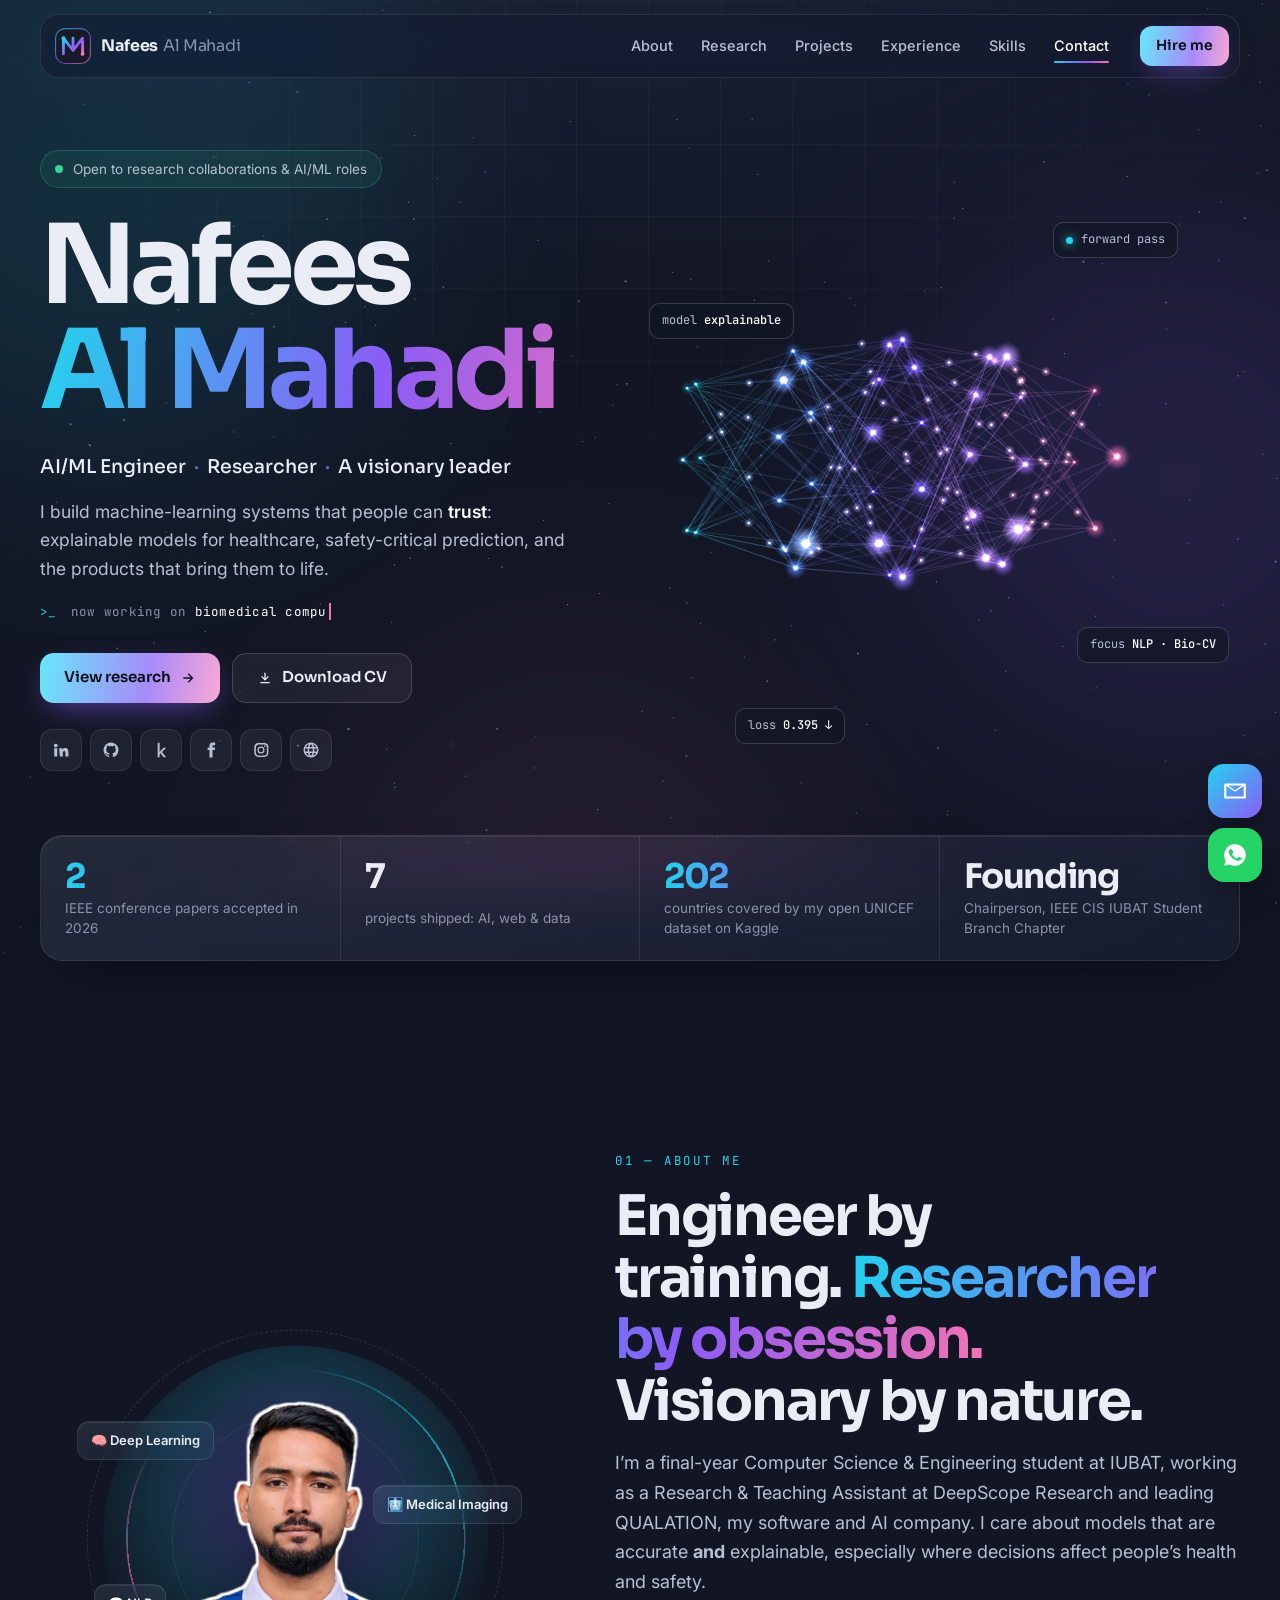
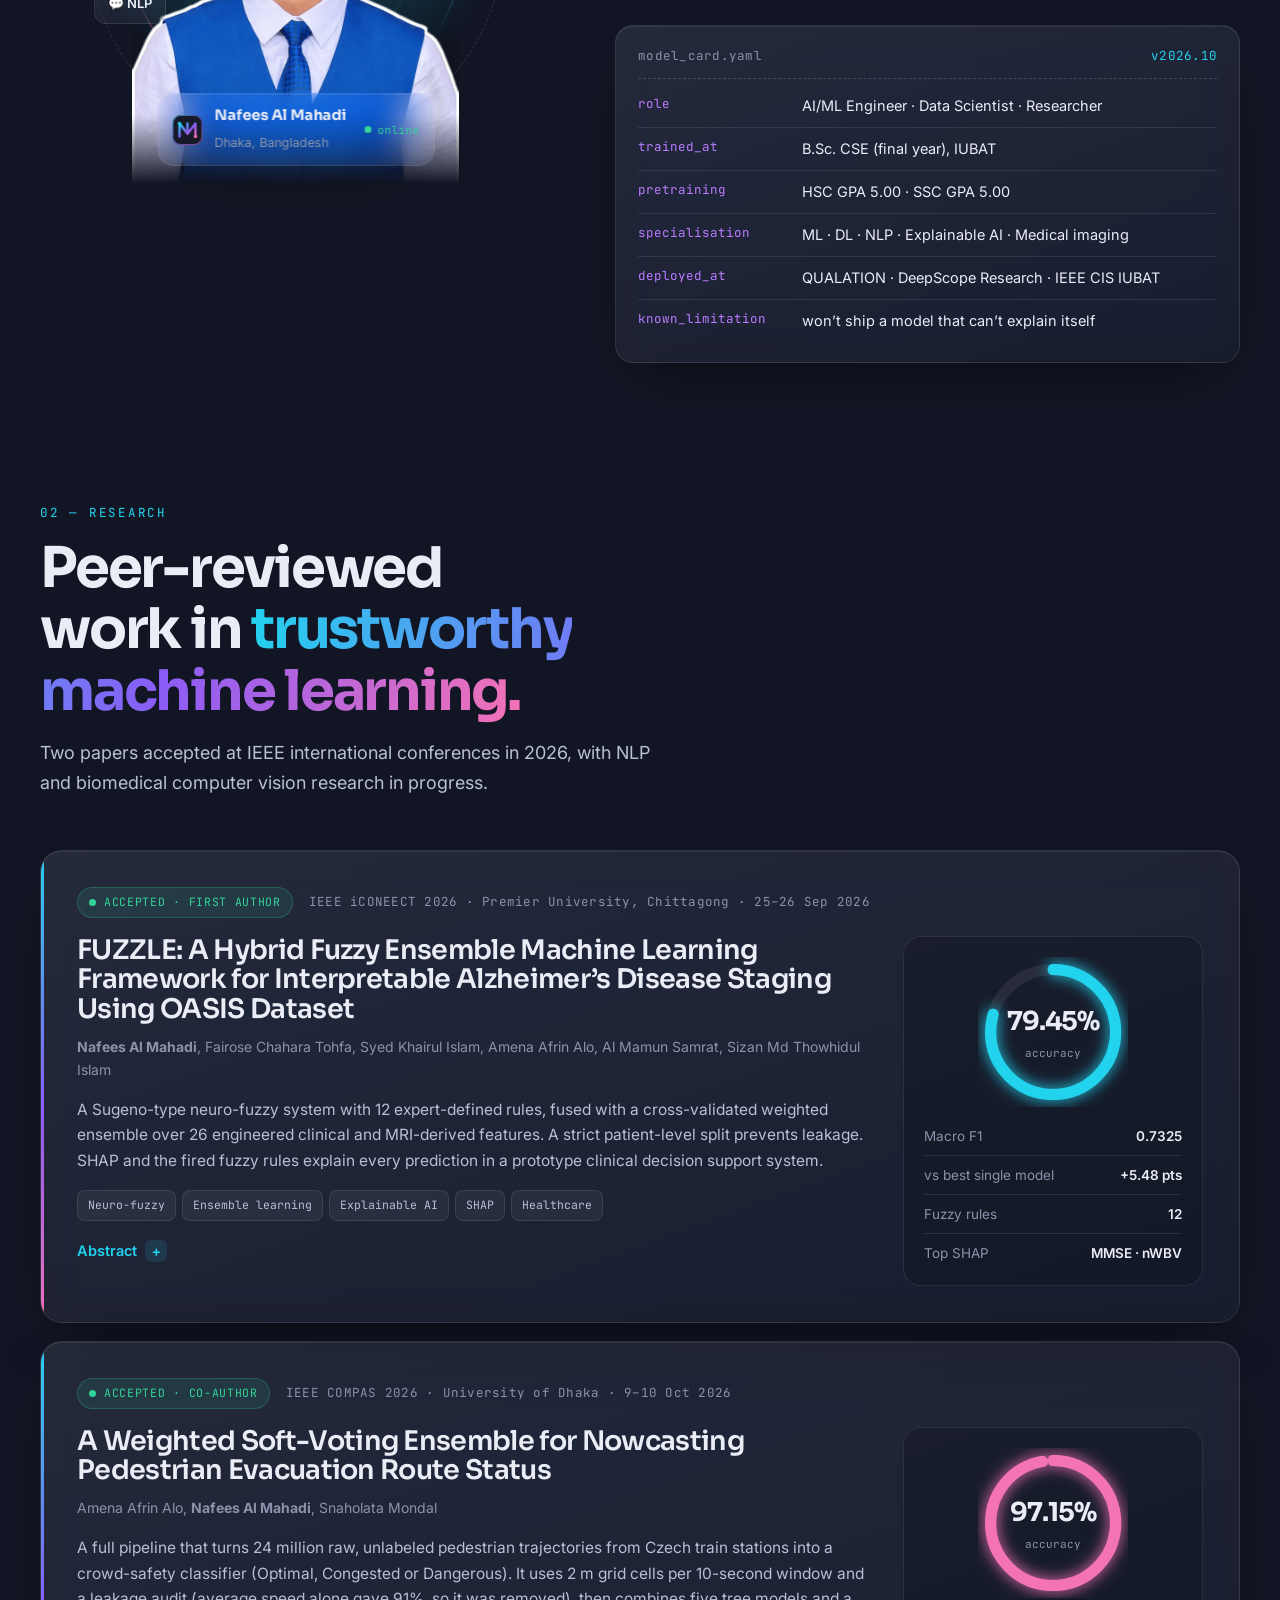
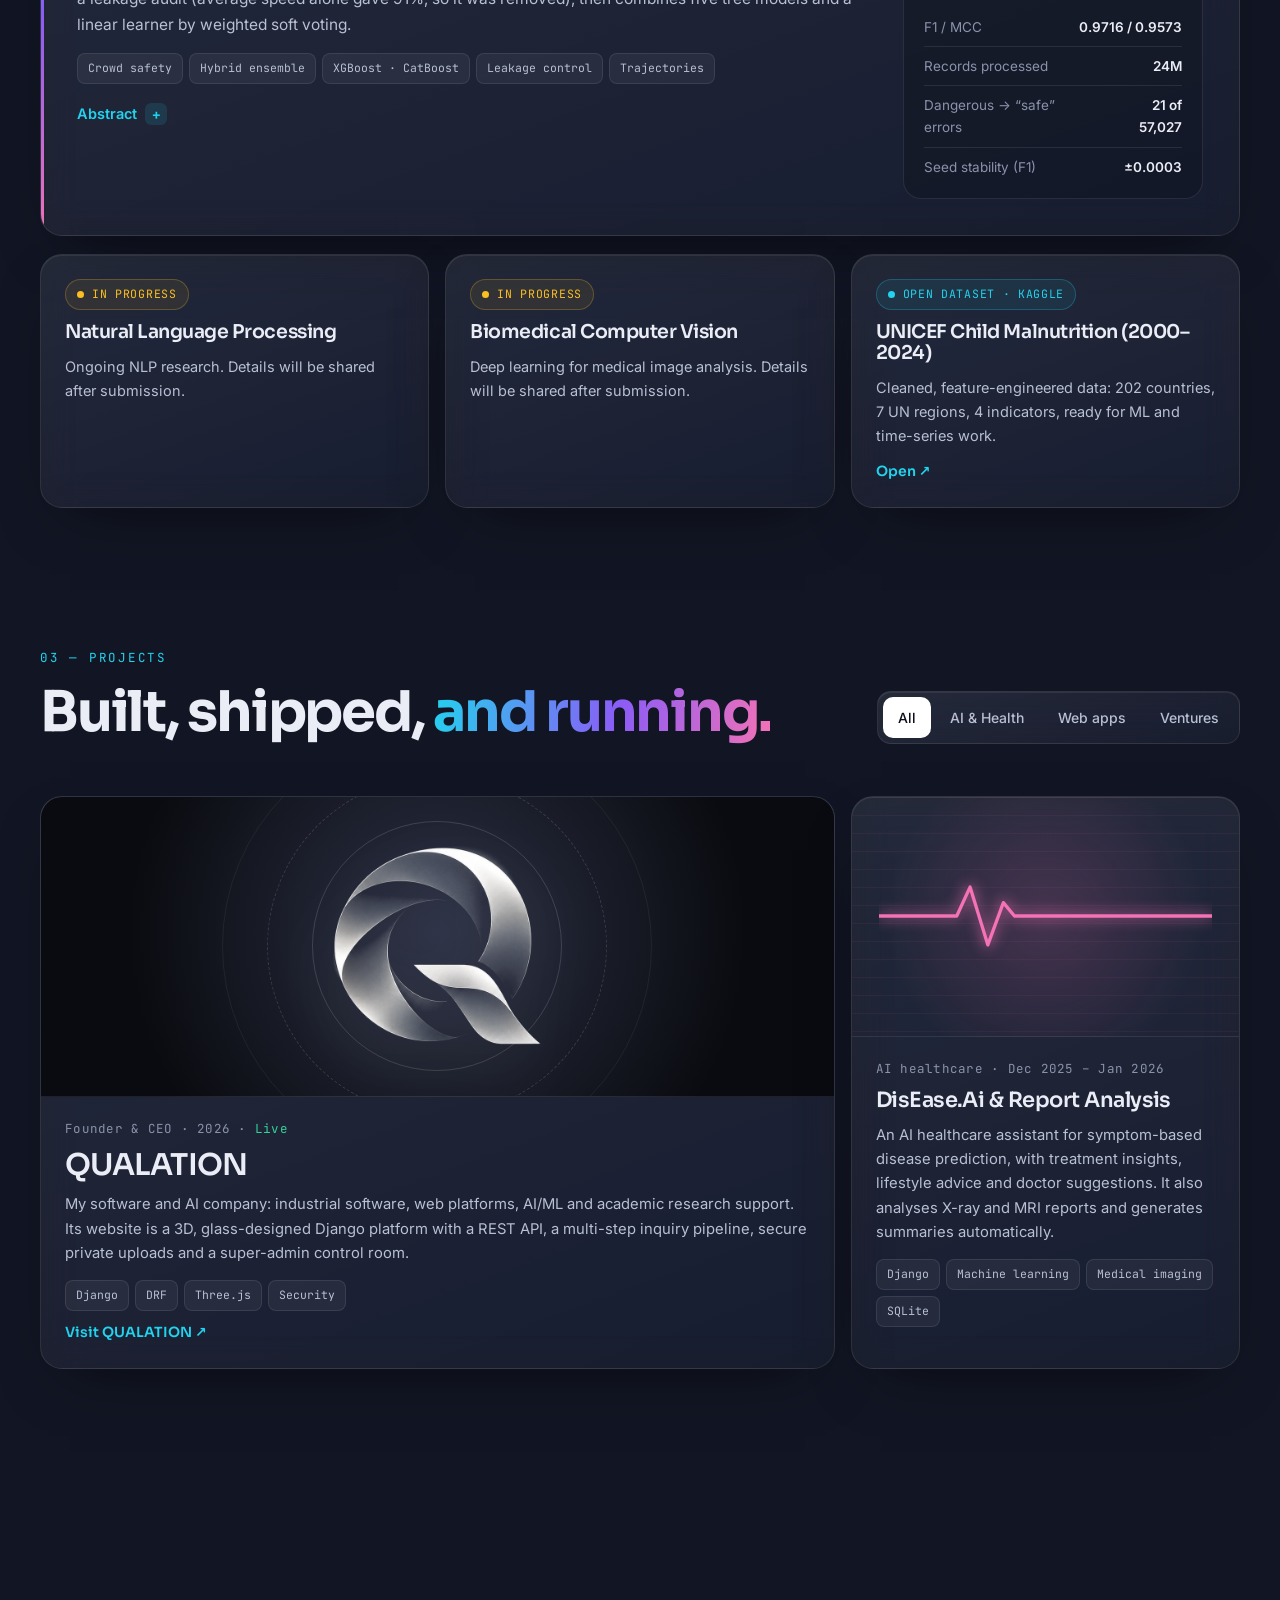
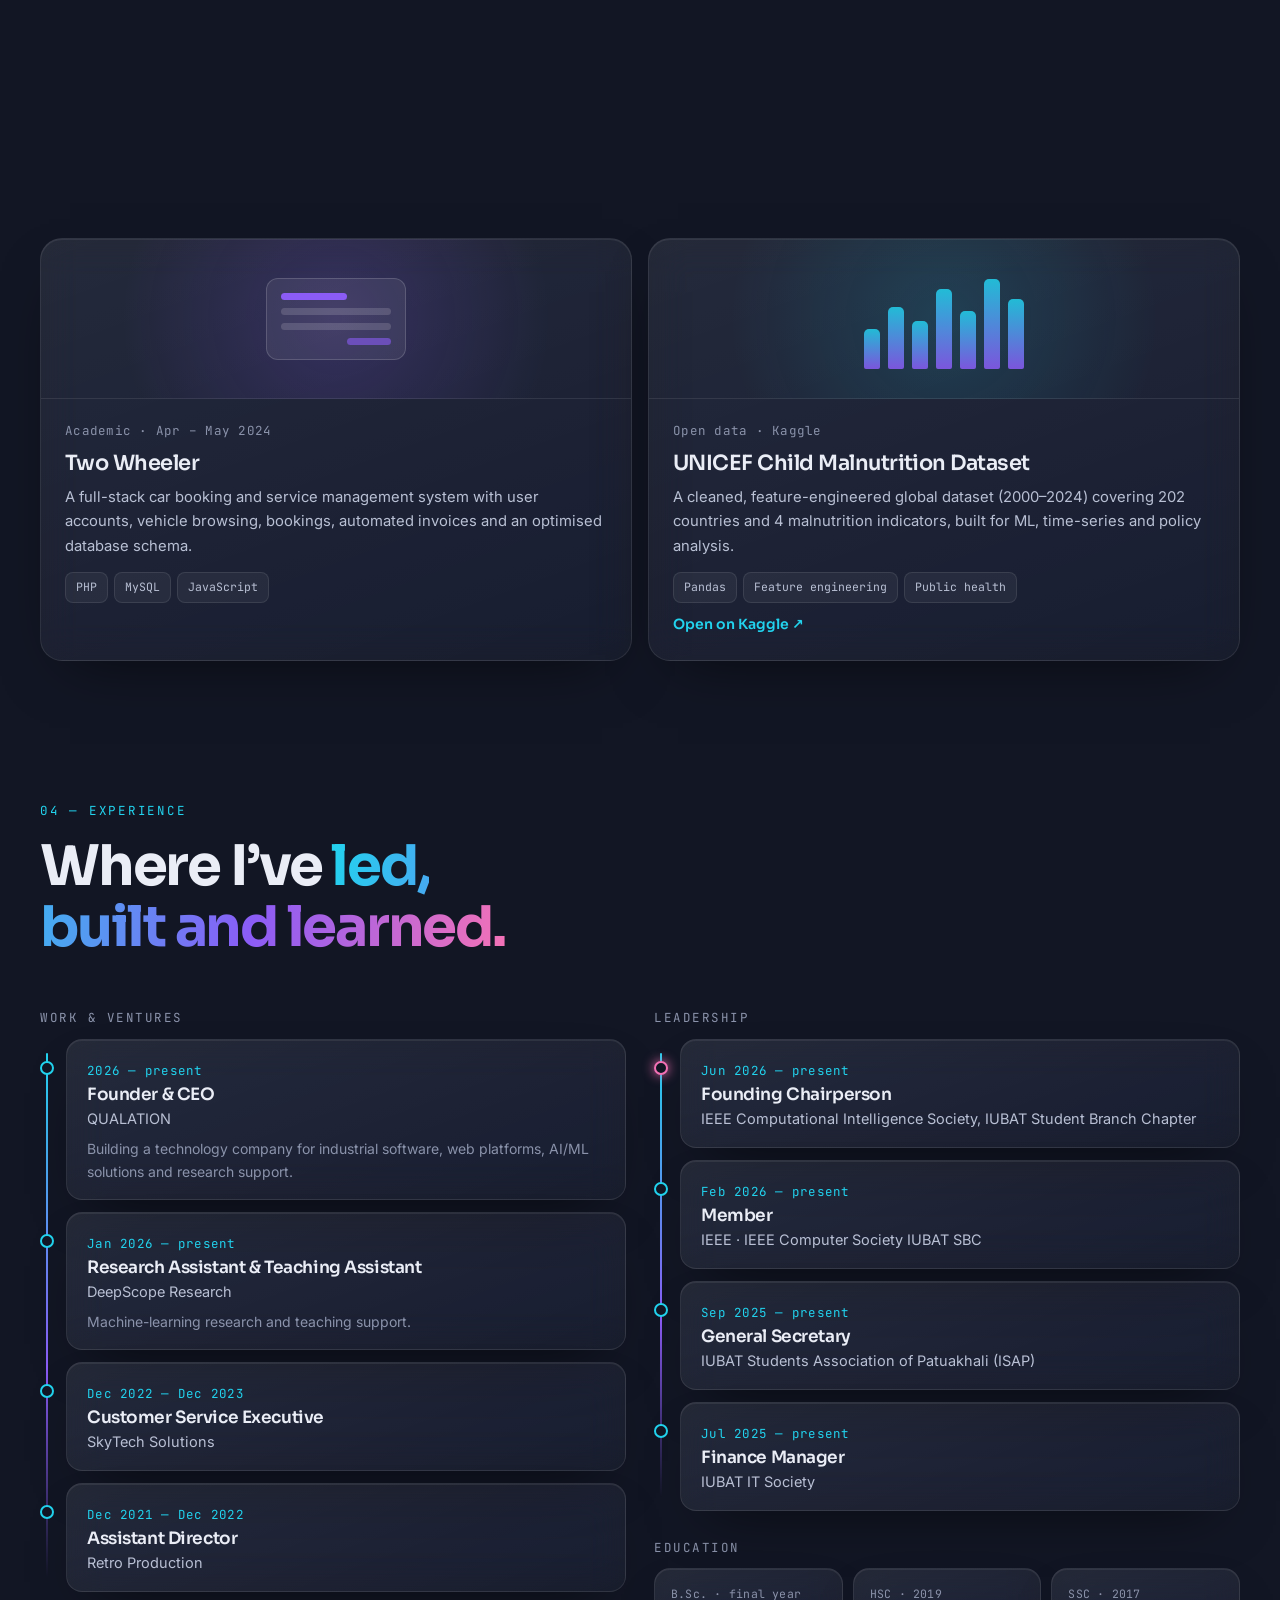
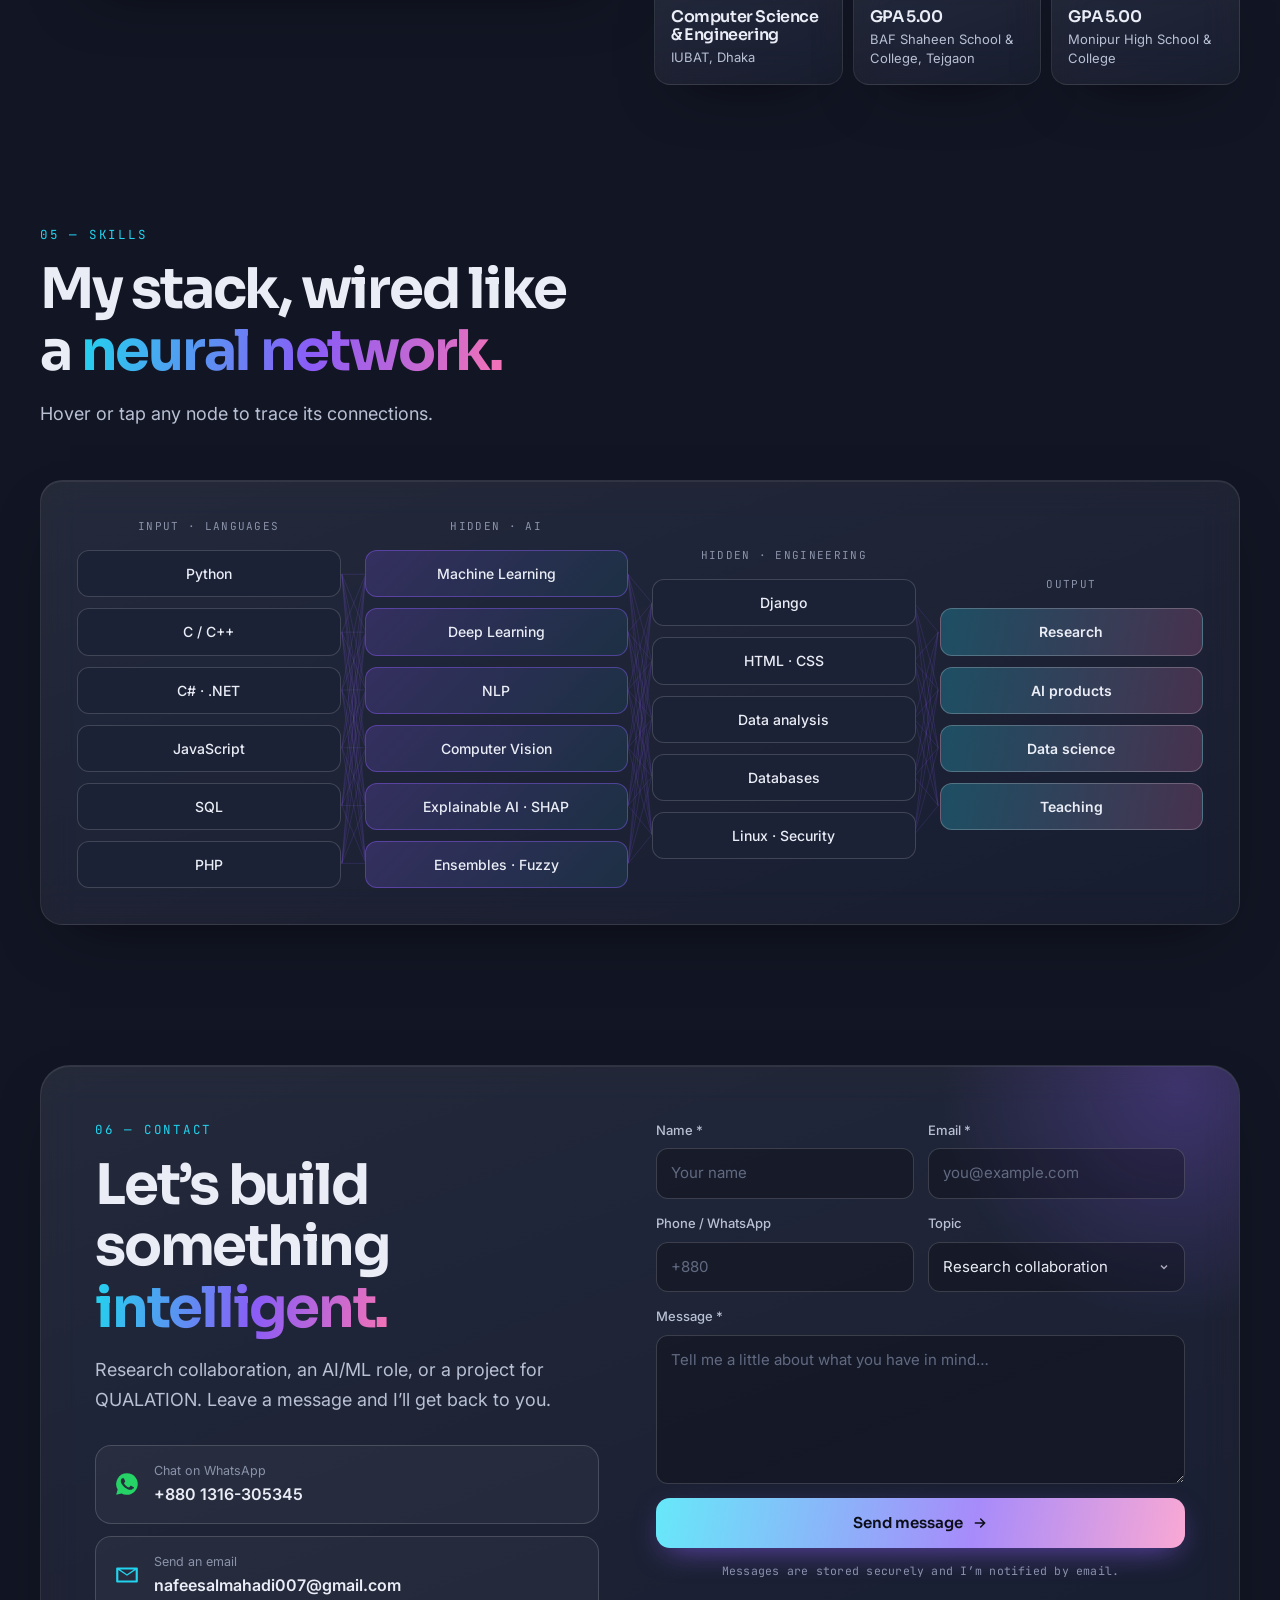
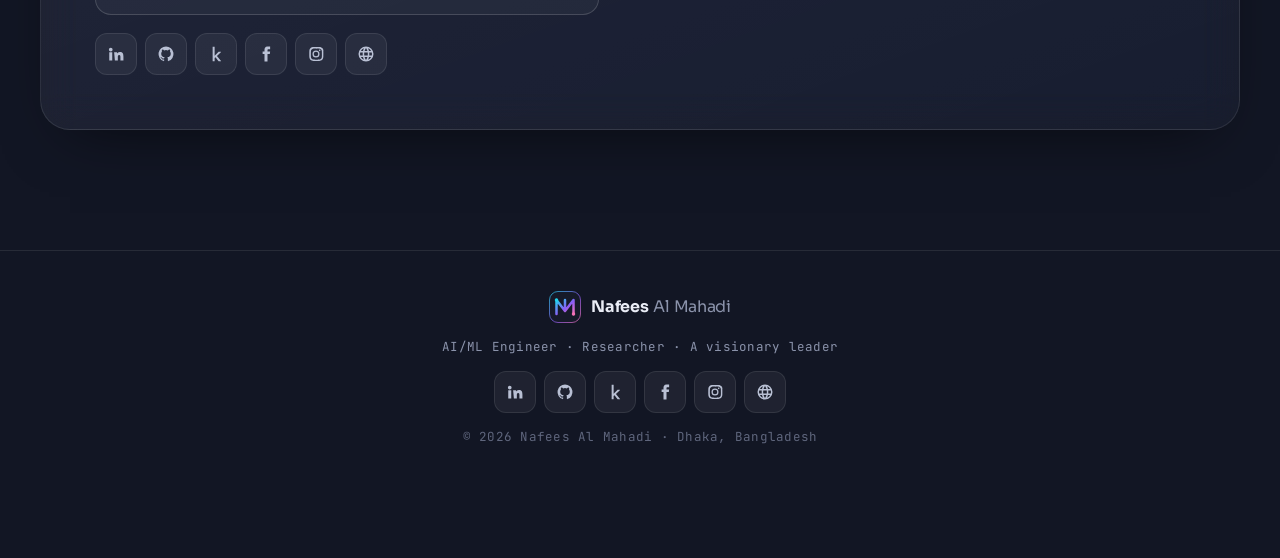
==== index.html @ 49488351 "Add files via upload Launch portfolio website" ====
<!doctype html>
<html lang="en">
<head>
<meta charset="utf-8">
<meta name="viewport" content="width=device-width, initial-scale=1, viewport-fit=cover">
<title>Nafees Al Mahadi — AI/ML Engineer, Researcher & Visionary Leader</title>
<meta name="description" content="Nafees Al Mahadi is an AI/ML engineer and researcher from Dhaka, Bangladesh, with two IEEE-accepted papers in explainable healthcare AI and crowd-safety machine learning. Founder & CEO of QUALATION and Founding Chairperson of IEEE CIS IUBAT.">
<meta name="author" content="Nafees Al Mahadi">
<meta name="theme-color" content="#121624">
<meta name="color-scheme" content="dark">
<link rel="canonical" href="https://nafeesalmahadi.github.io/">
<meta property="og:type" content="profile">
<meta property="og:title" content="Nafees Al Mahadi — AI/ML Engineer & Researcher">
<meta property="og:description" content="Explainable AI for healthcare, crowd-safety ML, NLP and biomedical computer vision. A visionary leader and founder of QUALATION.">
<meta property="og:url" content="https://nafeesalmahadi.github.io/">
<meta property="og:image" content="https://nafeesalmahadi.github.io/assets/img/og.jpg">
<meta name="twitter:card" content="summary_large_image">
<link rel="icon" type="image/svg+xml" href="assets/img/logo.svg">
<link rel="icon" type="image/png" sizes="32x32" href="assets/img/favicon-32.png">
<link rel="apple-touch-icon" href="assets/img/apple-touch-icon.png">
<link rel="preconnect" href="https://fonts.googleapis.com">
<link rel="preconnect" href="https://fonts.gstatic.com" crossorigin>
<link rel="stylesheet" href="https://fonts.googleapis.com/css2?family=Sora:wght@300..800&family=Inter:wght@400;500;600&family=JetBrains+Mono:wght@400;500&display=swap">
<link rel="stylesheet" href="assets/css/style.css">
<link rel="modulepreload" href="assets/vendor/three.module.min.js">
<link rel="preload" href="content.json" as="fetch" crossorigin>
<script type="application/ld+json">
{"@context":"https://schema.org","@type":"Person","name":"Nafees Al Mahadi","url":"https://nafeesalmahadi.github.io/","image":"https://nafeesalmahadi.github.io/assets/img/nafees-cutout.png","jobTitle":"AI/ML Engineer & Researcher","email":"mailto:nafeesalmahadi007@gmail.com","address":{"@type":"PostalAddress","addressLocality":"Dhaka","addressCountry":"BD"},"alumniOf":{"@type":"CollegeOrUniversity","name":"International University of Business Agriculture and Technology (IUBAT)"},"worksFor":{"@type":"Organization","name":"QUALATION","url":"https://qualation.pythonanywhere.com/"},"knowsAbout":["Machine Learning","Deep Learning","Natural Language Processing","Medical Image Analysis","Explainable AI","Data Science"],"sameAs":["https://www.linkedin.com/in/nafeesalmahadi007/","https://github.com/nafeesalmahadi","https://www.kaggle.com/nafeesalmahadi","https://web.facebook.com/nafeesalmahadi007","https://www.instagram.com/captain_bengal_/"]}
</script>
<script>document.documentElement.classList.add('js');</script>
</head>
<body>
<a class="skip" href="#main">Skip to content</a>
<div class="bg" aria-hidden="true"><i class="g1"></i><i class="g2"></i><i class="g3"></i><div class="grid"></div></div>
<div class="progress" aria-hidden="true"><span></span></div>
<div class="boot" data-boot aria-hidden="true"><img src="assets/img/logo.svg" width="54" height="54" alt=""><span></span></div>

<header class="nav" data-nav>
  <div class="nav-in">
    <a class="logo" href="#top" aria-label="Home">
      <img src="assets/img/logo.svg" width="36" height="36" alt="">
      <span class="logo-text" data-logo-text>Nafees<b>Al Mahadi</b></span>
    </a>
    <nav class="links" aria-label="Main">
      <a href="#about" data-link="about">About</a>
      <a href="#research" data-link="research">Research</a>
      <a href="#projects" data-link="projects">Projects</a>
      <a href="#experience" data-link="experience">Experience</a>
      <a href="#skills" data-link="skills">Skills</a>
      <a href="#contact" data-link="contact">Contact</a>
    </nav>
    <div class="nav-actions">
      <a class="btn btn-primary btn-sm" href="#contact">Hire me</a>
      <button class="burger" type="button" aria-label="Open menu" aria-expanded="false" data-burger><span></span><span></span></button>
    </div>
  </div>
</header>
<div class="drawer" hidden data-drawer>
  <nav aria-label="Mobile">
    <a href="#about"><span>01</span>About</a><a href="#research"><span>02</span>Research</a><a href="#projects"><span>03</span>Projects</a>
    <a href="#experience"><span>04</span>Experience</a><a href="#skills"><span>05</span>Skills</a><a href="#contact"><span>06</span>Contact</a>
  </nav>
  <div>
    <div class="socials drawer-socials" data-slot="socials-drawer"></div>
    <div class="drawer-cta" data-slot="drawer-cta"></div>
  </div>
</div>

<main id="main">
<section class="hero" id="top">
  <canvas class="hero-3d" data-hero aria-hidden="true"></canvas>
  <div class="hero-hud" aria-hidden="true" data-slot="hud"></div>
  <div class="container hero-in" data-slot="hero"></div>
  <div class="container"><div class="ticker glass reveal" data-slot="stats"></div></div>
</section>

<section class="section" id="about"><div class="container about" data-slot="about"></div></section>

<section class="section" id="research">
  <div class="container">
    <header class="head reveal" data-slot="research-head"></header>
    <div data-slot="papers"></div>
    <div class="research-more" data-slot="ongoing"></div>
  </div>
</section>

<section class="section" id="projects">
  <div class="container">
    <header class="head row reveal">
      <div data-slot="projects-head"></div>
      <div class="filter glass" role="tablist" aria-label="Filter projects" data-filter>
        <button class="on" data-f="all" role="tab" aria-selected="true">All</button>
        <button data-f="ai" role="tab" aria-selected="false">AI &amp; Health</button>
        <button data-f="web" role="tab" aria-selected="false">Web apps</button>
        <button data-f="venture" role="tab" aria-selected="false">Ventures</button>
      </div>
    </header>
    <div class="bento" data-projects data-slot="projects"></div>
  </div>
</section>

<section class="section" id="experience">
  <div class="container">
    <header class="head reveal" data-slot="experience-head"></header>
    <div class="xp" data-slot="experience"></div>
  </div>
</section>

<section class="section" id="skills">
  <div class="container">
    <header class="head reveal" data-slot="skills-head"></header>
    <div class="net glass reveal" data-net><svg class="wires" data-wires aria-hidden="true"></svg><div class="net-layers" data-slot="skills"></div></div>
  </div>
</section>

<section class="section" id="contact">
  <div class="container">
    <div class="contact glass reveal">
      <div class="contact-info" data-slot="contact-info"></div>
      <form class="form" data-form novalidate>
        <div class="hp" aria-hidden="true"><label>Website<input name="website" tabindex="-1" autocomplete="off"></label></div>
        <div class="row2">
          <label class="f"><span>Name *</span><input name="name" required maxlength="80" autocomplete="name" placeholder="Your name"></label>
          <label class="f"><span>Email *</span><input name="email" type="email" required maxlength="120" autocomplete="email" placeholder="you@example.com"></label>
        </div>
        <div class="row2">
          <label class="f"><span>Phone / WhatsApp</span><input name="phone" type="tel" maxlength="30" autocomplete="tel" placeholder="+880"></label>
          <label class="f"><span>Topic</span><select name="topic" data-slot="topics"></select></label>
        </div>
        <label class="f"><span>Message *</span><textarea name="message" rows="5" required maxlength="2000" placeholder="Tell me a little about what you have in mind…"></textarea></label>
        <p class="form-msg" data-form-msg role="status"></p>
        <button class="btn btn-primary btn-block" type="submit" data-submit>Send message <svg width="16" height="16" viewBox="0 0 24 24" fill="none" stroke="currentColor" stroke-width="2.2" stroke-linecap="round"><path d="M5 12h14M13 6l6 6-6 6"/></svg></button>
        <p class="fine mono">Messages are stored securely and I’m notified by email.</p>
      </form>
    </div>
  </div>
</section>
</main>

<footer class="footer">
  <div class="container foot">
    <a class="logo" href="#top"><img src="assets/img/logo.svg" width="32" height="32" alt=""><span class="logo-text" data-logo-text>Nafees<b>Al Mahadi</b></span></a>
    <p class="mono foot-tag" data-slot="footer-tag"></p>
    <div class="socials" data-slot="socials-footer"></div>
    <p class="mono copy">© <span data-year>2026</span> <span data-slot="footer-name">Nafees Al Mahadi</span> · <span data-slot="footer-loc">Dhaka, Bangladesh</span></p>
  </div>
</footer>

<div class="dock" aria-label="Quick contact" data-slot="dock"></div>
<div class="toast" role="status" aria-live="polite"></div>

<script type="module" src="assets/js/main.js"></script>
<script type="module" src="assets/js/network3d.js"></script>
</body>
</html>
---- assets/css/style.css ----
/* =========================================================
   Nafees Al Mahadi — portfolio v2
   Medium-dark "graphite glass" · neural cyan → violet → pink
   ========================================================= */
:root {
  --bg: #121624;
  --bg-2: #171c2d;
  --surface: rgba(255, 255, 255, .055);
  --surface-2: rgba(255, 255, 255, .085);
  --line: rgba(255, 255, 255, .09);
  --line-2: rgba(255, 255, 255, .16);
  --text: #eaedf6;
  --text-2: #b9c0d4;
  --muted: #8b93ab;
  --cyan: #22d3ee;
  --violet: #8b5cf6;
  --pink: #f472b6;
  --green: #34d399;
  --amber: #fbbf24;
  --grad: linear-gradient(100deg, #22d3ee 0%, #8b5cf6 55%, #f472b6 100%);
  --display: "Sora", ui-sans-serif, system-ui, sans-serif;
  --body: "Inter", ui-sans-serif, system-ui, -apple-system, "Segoe UI", Roboto, sans-serif;
  --mono: "JetBrains Mono", ui-monospace, Menlo, Consolas, monospace;
  --r: 22px;
  --container: 1200px;
  --gut: clamp(16px, 4.5vw, 40px);
  --ease: cubic-bezier(.16, 1, .3, 1);
  --shadow: 0 1px 0 rgba(255,255,255,.07) inset, 0 24px 60px -30px rgba(0,0,0,.65);
}
*, *::before, *::after { box-sizing: border-box; }
html { scroll-behavior: smooth; scroll-padding-top: 96px; -webkit-text-size-adjust: 100%; }
body { margin: 0; background: var(--bg); color: var(--text); font: 16px/1.65 var(--body); -webkit-font-smoothing: antialiased; overflow-x: hidden; }
img, svg, canvas { display: block; max-width: 100%; }
a { color: inherit; text-decoration: none; }
button { font: inherit; color: inherit; cursor: pointer; background: none; border: 0; }
h1, h2, h3, h4 { margin: 0; font-family: var(--display); letter-spacing: -.025em; line-height: 1.1; }
p { margin: 0; }
ul, ol { margin: 0; padding: 0; list-style: none; }
::selection { background: rgba(139,92,246,.45); color: #fff; }
:focus-visible { outline: 2px solid var(--cyan); outline-offset: 3px; border-radius: 8px; }
[hidden] { display: none !important; }
.container { max-width: calc(var(--container) + var(--gut) * 2); margin: 0 auto; padding: 0 var(--gut); }
.mono { font-family: var(--mono); font-size: 12.5px; letter-spacing: .02em; }
.grad { background: var(--grad); -webkit-background-clip: text; background-clip: text; color: transparent; }
.skip { position: fixed; left: 12px; top: -60px; z-index: 300; background: #fff; color: #000; padding: 10px 14px; border-radius: 10px; }
.skip:focus { top: 12px; }

/* ---------- background ---------- */
.bg { position: fixed; inset: 0; z-index: -2; pointer-events: none; overflow: hidden;
  background: radial-gradient(120% 80% at 50% -10%, #1c2238 0%, var(--bg) 55%), var(--bg); }
.bg i { position: absolute; border-radius: 50%; filter: blur(110px); opacity: .55; animation: float 24s ease-in-out infinite alternate; }
.bg .g1 { width: 48vw; height: 48vw; left: -16vw; top: -12vw; background: rgba(34,211,238,.22); }
.bg .g2 { width: 44vw; height: 44vw; right: -14vw; top: 22vh; background: rgba(139,92,246,.26); animation-delay: -8s; }
.bg .g3 { width: 40vw; height: 40vw; left: 25vw; bottom: -20vw; background: rgba(244,114,182,.14); animation-delay: -15s; }
.bg .grid { position: absolute; inset: 0; background-image: linear-gradient(rgba(255,255,255,.035) 1px, transparent 1px), linear-gradient(90deg, rgba(255,255,255,.035) 1px, transparent 1px);
  background-size: 72px 72px; -webkit-mask-image: radial-gradient(ellipse 80% 60% at 50% 20%, #000 10%, transparent 75%); mask-image: radial-gradient(ellipse 80% 60% at 50% 20%, #000 10%, transparent 75%); }
@keyframes float { to { transform: translate(5vw, 4vh) scale(1.1); } }
.progress { position: fixed; top: 0; left: 0; right: 0; height: 2px; z-index: 120; }
.progress span { display: block; height: 100%; background: var(--grad); transform-origin: 0; transform: scaleX(var(--p, 0)); }

/* ---------- glass ---------- */
.glass {
  background: linear-gradient(160deg, rgba(255,255,255,.085), rgba(255,255,255,.03));
  border: 1px solid var(--line);
  -webkit-backdrop-filter: blur(18px) saturate(140%); backdrop-filter: blur(18px) saturate(140%);
  box-shadow: var(--shadow);
  border-radius: var(--r);
}

/* ---------- buttons ---------- */
.btn { display: inline-flex; align-items: center; justify-content: center; gap: 9px; height: 50px; padding: 0 24px; border-radius: 14px; font-family: var(--display); font-weight: 600; font-size: 15px; white-space: nowrap; transition: transform .3s var(--ease), box-shadow .3s, background .3s, border-color .3s; position: relative; }
.btn:hover { transform: translateY(-2px); }
.btn:active { transform: scale(.97); }
.btn-sm { height: 40px; padding: 0 16px; font-size: 14px; border-radius: 12px; }
.btn-block { width: 100%; }
.btn-primary { color: #0b0e18; background: linear-gradient(100deg, #67e8f9, #a78bfa 60%, #f9a8d4); box-shadow: 0 10px 30px -10px rgba(139,92,246,.7); }
.btn-primary:hover { box-shadow: 0 16px 44px -10px rgba(34,211,238,.6); }
.btn-ghost { background: var(--surface); border: 1px solid var(--line-2); color: var(--text); -webkit-backdrop-filter: blur(10px); backdrop-filter: blur(10px); }
.btn-ghost:hover { background: var(--surface-2); border-color: rgba(255,255,255,.28); }
.btn[disabled] { opacity: .6; pointer-events: none; }

/* ---------- nav ---------- */
.nav { position: fixed; top: 0; left: 0; right: 0; z-index: 100; padding: 14px var(--gut) 0; }
.nav-in { max-width: var(--container); margin: 0 auto; height: 64px; padding: 0 10px 0 14px; display: flex; align-items: center; gap: 18px; border-radius: 18px;
  background: rgba(22,27,43,.55); border: 1px solid var(--line); -webkit-backdrop-filter: blur(18px) saturate(150%); backdrop-filter: blur(18px) saturate(150%); transition: background .3s, box-shadow .3s; }
.nav.scrolled .nav-in { background: rgba(18,22,36,.82); box-shadow: 0 18px 50px -24px rgba(0,0,0,.8); }
.logo { display: flex; align-items: center; gap: 10px; margin-right: auto; }
.logo-text { font-family: var(--display); font-weight: 700; font-size: 16px; letter-spacing: -.02em; display: flex; gap: 5px; }
.logo-text b { font-weight: 400; color: var(--muted); }
.links { display: flex; gap: 2px; }
.links a { padding: 8px 13px; border-radius: 10px; font-size: 14.5px; font-weight: 500; color: var(--text-2); transition: color .2s, background .2s; position: relative; }
.links a:hover { color: #fff; background: var(--surface); }
.links a.active { color: #fff; }
.links a.active::after { content: ""; position: absolute; left: 13px; right: 13px; bottom: 3px; height: 2px; border-radius: 2px; background: var(--grad); }
.nav-actions { display: flex; align-items: center; gap: 8px; }
.burger { display: none; width: 42px; height: 42px; border-radius: 12px; border: 1px solid var(--line-2); position: relative; }
.burger span { position: absolute; left: 12px; right: 12px; height: 2px; background: #fff; border-radius: 2px; transition: transform .35s var(--ease), top .35s var(--ease); }
.burger span:first-child { top: 16px; } .burger span:last-child { top: 24px; }
.burger[aria-expanded="true"] span:first-child { top: 20px; transform: rotate(45deg); }
.burger[aria-expanded="true"] span:last-child { top: 20px; transform: rotate(-45deg); }
.drawer { position: fixed; inset: 0; z-index: 90; padding: 110px var(--gut) 40px; display: flex; flex-direction: column; justify-content: space-between; gap: 30px;
  background: rgba(14,17,28,.92); -webkit-backdrop-filter: blur(20px); backdrop-filter: blur(20px); animation: fade .3s; overflow-y: auto; }
.drawer nav { display: grid; }
.drawer nav a { font-family: var(--display); font-size: clamp(30px, 8vw, 42px); font-weight: 600; letter-spacing: -.03em; padding: 8px 0; border-bottom: 1px solid var(--line); display: flex; align-items: baseline; gap: 14px; }
.drawer nav a span { font-family: var(--mono); font-size: 12px; color: var(--cyan); }
.drawer-cta { display: grid; grid-template-columns: 1fr 1fr; gap: 10px; }
@keyframes fade { from { opacity: 0; } }

/* ---------- hero ---------- */
.hero { position: relative; min-height: 100svh; padding: 150px 0 50px; display: flex; flex-direction: column; justify-content: center; isolation: isolate; overflow: hidden; }
.hero-3d { position: absolute; inset: 0; width: 100%; height: 100%; z-index: -1; opacity: 0; transition: opacity 1.6s var(--ease); }
.hero-3d.ready { opacity: 1; }
.hero::after { content: ""; position: absolute; inset: auto 0 0; height: 160px; background: linear-gradient(transparent, var(--bg)); z-index: -1; pointer-events: none; }
.hero > .container { width: 100%; }
.hero-in { position: relative; }
.hero-in > * { max-width: 620px; }
.chip { display: inline-flex; align-items: center; gap: 10px; padding: 7px 14px; border-radius: 999px; font-size: 13.5px; color: var(--text-2); background: rgba(52,211,153,.08); border: 1px solid rgba(52,211,153,.25); margin-bottom: 26px; }
.dot { width: 8px; height: 8px; border-radius: 50%; background: var(--green); box-shadow: 0 0 0 0 rgba(52,211,153,.6); animation: ping 2s infinite; flex: none; }
@keyframes ping { 70% { box-shadow: 0 0 0 9px rgba(52,211,153,0); } 100% { box-shadow: 0 0 0 0 rgba(52,211,153,0); } }
.hero-title { font-size: clamp(50px, 8.6vw, 112px); font-weight: 700; letter-spacing: -.05em; line-height: .95; }
.hero-title span { display: block; }
.hero-title .t2 { background: var(--grad); -webkit-background-clip: text; background-clip: text; color: transparent; padding-bottom: .08em; }
.hero-role { margin-top: 20px; font-family: var(--display); font-size: clamp(16px, 1.7vw, 19px); font-weight: 500; color: var(--text); }
.hero-role i { color: var(--violet); font-style: normal; margin: 0 4px; }
.hero-lead { margin-top: 14px; font-size: clamp(15.5px, 1.4vw, 17.5px); color: var(--text-2); max-width: 540px; }
.hero-lead strong { color: #fff; font-weight: 600; }
.typer { margin-top: 18px; color: var(--muted); }
.prompt { color: var(--cyan); margin-right: 6px; }
.type { color: #fff; border-right: 2px solid var(--pink); padding-right: 2px; animation: caret 1s steps(1) infinite; }
@keyframes caret { 50% { border-color: transparent; } }
.hero-cta { display: flex; flex-wrap: wrap; gap: 12px; margin-top: 30px; }
.socials { display: flex; flex-wrap: wrap; gap: 8px; }
.soc { width: 42px; height: 42px; border-radius: 12px; display: grid; place-items: center; color: var(--text-2); background: var(--surface); border: 1px solid var(--line); transition: background .25s, border-color .25s, color .25s, transform .3s var(--ease), box-shadow .3s; }
.soc:hover { color: #fff; border-color: rgba(34,211,238,.5); background: rgba(34,211,238,.1); transform: translateY(-3px); box-shadow: 0 10px 24px -10px rgba(34,211,238,.6); }
.hero-social { margin-top: 26px; }
.contact-socials { margin-top: 18px; }
.drawer-socials { margin-bottom: 14px; }
.foot .socials { justify-content: center; }
.hero-hud { position: absolute; inset: 0; z-index: 0; pointer-events: none; }
.hud { position: absolute; font-family: var(--mono); font-size: 12px; color: var(--text-2); padding: 7px 12px; border-radius: 10px; background: rgba(18,22,36,.6); border: 1px solid var(--line-2);
  -webkit-backdrop-filter: blur(10px); backdrop-filter: blur(10px); animation: bob 7s ease-in-out infinite; white-space: nowrap; }
.hud b { color: #fff; font-weight: 500; }
.hud.hd1 { right: 8%; top: 22%; display: inline-flex; align-items: center; gap: 8px; }
.hud.hd1 i { width: 7px; height: 7px; border-radius: 50%; background: var(--cyan); box-shadow: 0 0 10px var(--cyan); }
.hud.hd2 { right: 38%; top: 30%; animation-delay: -2s; }
.hud.hd3 { right: 4%; top: 62%; animation-delay: -4s; }
.hud.hd4 { right: 34%; top: 70%; animation-delay: -1s; }
@keyframes bob { 50% { transform: translateY(-10px); } }
.ticker { margin-top: 64px; display: grid; grid-template-columns: repeat(4, 1fr); overflow: hidden; }
.tick { padding: 22px 24px; display: grid; gap: 4px; border-right: 1px solid var(--line); }
.tick:last-child { border-right: 0; }
.tick b { font-family: var(--display); font-size: clamp(26px, 3vw, 34px); font-weight: 700; letter-spacing: -.04em; line-height: 1.1; }
.tick:nth-child(odd) b { background: var(--grad); -webkit-background-clip: text; background-clip: text; color: transparent; }
.tick > span { color: var(--muted); font-size: 13.5px; line-height: 1.45; }

/* ---------- sections ---------- */
.section { padding: clamp(90px, 11vw, 140px) 0 0; position: relative; }
.head { max-width: 760px; margin-bottom: clamp(32px, 4.5vw, 52px); }
.head.row { max-width: none; display: flex; align-items: flex-end; justify-content: space-between; gap: 24px; flex-wrap: wrap; }
.eyebrow { font-family: var(--mono); font-size: 12.5px; letter-spacing: .14em; text-transform: uppercase; color: var(--cyan); margin-bottom: 14px; }
.h2 { font-size: clamp(32px, 4.8vw, 56px); font-weight: 700; letter-spacing: -.04em; text-wrap: balance; }
.lead { margin-top: 16px; font-size: clamp(16px, 1.45vw, 18px); color: var(--text-2); max-width: 640px; }
.lead a { color: #fff; font-weight: 600; text-decoration: underline; text-decoration-color: rgba(139,92,246,.6); text-underline-offset: 3px; }
.lead em { font-style: normal; color: #fff; }
.js .reveal { opacity: 0; transform: translateY(26px); transition: opacity .9s var(--ease), transform 1s var(--ease); transition-delay: var(--d, 0s); }
.js .reveal.in { opacity: 1; transform: none; }

/* ---------- about ---------- */
.about { display: grid; grid-template-columns: .9fr 1.1fr; gap: clamp(30px, 5vw, 70px); align-items: center; }
.about-visual { position: relative; max-width: 420px; width: 100%; margin: 0 auto; aspect-ratio: 1 / 1.08; display: flex; align-items: flex-end; justify-content: center; }
.halo { position: absolute; left: 50%; top: 46%; width: 92%; aspect-ratio: 1; transform: translate(-50%, -50%); border-radius: 50%;
  background: radial-gradient(circle at 50% 40%, rgba(139,92,246,.45), rgba(34,211,238,.15) 45%, transparent 70%); }
.halo i { position: absolute; inset: 0; border-radius: 50%; border: 1px solid rgba(255,255,255,.12); }
.halo i:nth-child(1) { inset: 6%; border-color: transparent; background: conic-gradient(from 0deg, transparent, rgba(34,211,238,.7), transparent 35%, transparent 60%, rgba(244,114,182,.6), transparent 85%);
  -webkit-mask: radial-gradient(farthest-side, transparent calc(100% - 2px), #000 0); mask: radial-gradient(farthest-side, transparent calc(100% - 2px), #000 0); animation: spin 14s linear infinite; }
.halo i:nth-child(2) { inset: -4%; border-style: dashed; animation: spin 60s linear infinite reverse; }
.halo i:nth-child(3) { inset: 18%; border-color: rgba(255,255,255,.07); }
@keyframes spin { to { transform: rotate(360deg); } }
.portrait { position: relative; width: 78%; height: auto; z-index: 1; filter: drop-shadow(0 30px 40px rgba(0,0,0,.45));
  -webkit-mask-image: linear-gradient(#000 82%, transparent); mask-image: linear-gradient(#000 82%, transparent); }
.orbit-chip { position: absolute; z-index: 2; padding: 8px 13px; border-radius: 12px; font-size: 13px; font-weight: 600; white-space: nowrap; animation: bob 6s ease-in-out infinite; }
.orbit-chip.o1 { left: -2%; top: 20%; }
.orbit-chip.o2 { right: -4%; top: 34%; animation-delay: -2s; }
.orbit-chip.o3 { left: 2%; top: 56%; animation-delay: -4s; }
.id-card { position: absolute; z-index: 3; left: 50%; bottom: 4%; transform: translateX(-50%); display: flex; align-items: center; gap: 12px; padding: 10px 14px; border-radius: 16px; width: max-content; max-width: 92%; }
.id-card b { display: block; font-family: var(--display); font-size: 14.5px; }
.id-card div span { font-size: 12.5px; color: var(--muted); }
.live { display: inline-flex; align-items: center; gap: 6px; font-family: var(--mono); font-size: 11px; color: var(--green); margin-left: 6px; }
.live i { width: 7px; height: 7px; border-radius: 50%; background: var(--green); animation: ping 2s infinite; }
.model-card { margin-top: 28px; padding: 20px 22px; border-radius: 18px; }
.mc-head { display: flex; justify-content: space-between; color: var(--muted); padding-bottom: 12px; border-bottom: 1px dashed var(--line-2); margin-bottom: 6px; }
.mc-head .tag { color: var(--cyan); }
.model-card dl { margin: 0; }
.model-card dl div { display: grid; grid-template-columns: 150px 1fr; gap: 14px; padding: 9px 0; border-bottom: 1px solid var(--line); }
.model-card dl div:last-child { border-bottom: 0; }
.model-card dt { font-family: var(--mono); font-size: 12.5px; color: var(--violet); filter: brightness(1.35); }
.model-card dd { margin: 0; font-size: 14.5px; color: var(--text); }

/* ---------- research ---------- */
.paper { padding: clamp(22px, 3.4vw, 36px); margin-bottom: 18px; position: relative; overflow: hidden; }
.paper::before { content: ""; position: absolute; left: 0; top: 0; bottom: 0; width: 3px; background: var(--grad); }
.paper-top { display: flex; flex-wrap: wrap; gap: 10px 16px; align-items: center; margin-bottom: 18px; }
.status { display: inline-flex; align-items: center; gap: 8px; font-family: var(--mono); font-size: 11.5px; letter-spacing: .06em; text-transform: uppercase; padding: 5px 11px; border-radius: 999px; }
.status i { width: 7px; height: 7px; border-radius: 50%; background: currentColor; }
.status.ok { color: var(--green); background: rgba(52,211,153,.1); border: 1px solid rgba(52,211,153,.25); }
.status.wip { color: var(--amber); background: rgba(251,191,36,.08); border: 1px solid rgba(251,191,36,.25); }
.status.wip i { animation: ping 2s infinite; }
.status.data { color: var(--cyan); background: rgba(34,211,238,.08); border: 1px solid rgba(34,211,238,.25); }
.venue { color: var(--muted); }
.paper-grid { display: grid; grid-template-columns: 1fr 300px; gap: 36px; }
.paper-main h3 { font-size: clamp(20px, 2.3vw, 27px); font-weight: 600; letter-spacing: -.025em; }
.authors { margin: 10px 0 16px; color: var(--muted); font-size: 14px; }
.authors b { color: var(--text); font-weight: 600; }
.paper-main > p:not(.authors) { color: var(--text-2); font-size: 15.5px; }
.tags { display: flex; flex-wrap: wrap; gap: 6px; margin-top: 16px; }
.tags li { font-family: var(--mono); font-size: 11.5px; padding: 5px 10px; border-radius: 8px; background: rgba(255,255,255,.05); border: 1px solid var(--line); color: var(--text-2); }
details { margin-top: 16px; }
details summary { cursor: pointer; list-style: none; display: inline-flex; align-items: center; gap: 8px; font-weight: 600; color: var(--cyan); font-size: 14.5px; }
details summary::-webkit-details-marker { display: none; }
details summary::after { content: "+"; width: 22px; height: 22px; border-radius: 6px; display: grid; place-items: center; background: rgba(34,211,238,.12); font-family: var(--mono); transition: transform .3s; }
details[open] summary::after { transform: rotate(45deg); }
details p { margin-top: 12px; padding: 16px 18px; border-radius: 14px; background: rgba(0,0,0,.2); border: 1px solid var(--line); color: var(--text-2); font-size: 14.5px; }
.paper-stats { display: grid; gap: 18px; align-content: start; padding: 20px; border-radius: 18px; background: rgba(0,0,0,.18); border: 1px solid var(--line); }
.gauge { position: relative; width: 150px; margin: 0 auto; }
.gauge svg { width: 150px; height: 150px; transform: rotate(-90deg); }
.gauge circle { fill: none; stroke-width: 9; stroke: rgba(255,255,255,.07); }
.gauge .arc { stroke: var(--c1); stroke-linecap: round; stroke-dasharray: 314.2; stroke-dashoffset: 314.2; transition: stroke-dashoffset 2s var(--ease); filter: drop-shadow(0 0 6px var(--c1)); }
.gauge.in .arc { stroke-dashoffset: calc(314.2 - 314.2 * var(--v) / 100); }
.gauge div { position: absolute; inset: 0; display: grid; place-content: center; text-align: center; }
.gauge b { font-family: var(--display); font-size: 26px; letter-spacing: -.04em; }
.gauge span { font-family: var(--mono); font-size: 11px; color: var(--muted); }
.kv { display: grid; gap: 8px; }
.kv li { display: flex; justify-content: space-between; gap: 10px; font-size: 13.5px; padding-bottom: 8px; border-bottom: 1px solid var(--line); }
.kv li:last-child { border-bottom: 0; padding-bottom: 0; }
.kv span { color: var(--muted); }
.kv b { font-weight: 600; text-align: right; }
.research-more { display: grid; grid-template-columns: repeat(3, 1fr); gap: 16px; }
.mini { padding: 24px; display: flex; flex-direction: column; gap: 12px; align-items: flex-start; transition: transform .4s var(--ease), border-color .3s; }
.mini h3 { font-size: 19px; font-weight: 600; }
.mini p { color: var(--text-2); font-size: 14.5px; }
.mini.link:hover { transform: translateY(-4px); border-color: rgba(34,211,238,.4); }
.more { margin-top: auto; font-family: var(--display); font-weight: 600; font-size: 14px; color: var(--cyan); }

/* ---------- projects ---------- */
.filter { display: flex; gap: 4px; padding: 5px; border-radius: 14px; }
.filter button { padding: 9px 15px; border-radius: 10px; font-size: 14px; font-weight: 500; color: var(--text-2); transition: background .25s, color .25s; white-space: nowrap; }
.filter button.on { background: #fff; color: #0b0e18; }
.bento { display: grid; grid-template-columns: repeat(6, 1fr); gap: 16px; }
.card { display: flex; flex-direction: column; overflow: hidden; padding: 0; transition: transform .45s var(--ease), border-color .3s; grid-column: span 2; }
.card:hover { transform: translateY(-5px); border-color: var(--line-2); }
.card.hide { display: none; }
.size-feature { grid-column: span 4; grid-row: span 2; }
.size-tall { grid-column: span 2; grid-row: span 2; }
.size-normal { grid-column: span 2; }
.size-wide { grid-column: span 3; }
.size-full { grid-column: 1 / -1; }
.p-art { position: relative; height: 160px; overflow: hidden; display: grid; place-items: center; border-bottom: 1px solid var(--line); }
.size-feature .p-art { height: 300px; }
.size-tall .p-art { height: 240px; }
.p-body { padding: 22px 24px 24px; display: flex; flex-direction: column; gap: 10px; flex: 1; }
.p-meta { color: var(--muted); }
.live-dot { font-style: normal; color: var(--green); }
.card h3 { font-size: 21px; font-weight: 600; }
.size-feature h3 { font-size: 30px; }
.p-body > p:not(.p-meta) { color: var(--text-2); font-size: 14.8px; }
.p-body .tags { margin-top: 4px; }
/* project art */
.art-q { background: radial-gradient(circle at 50% 45%, #2b3044, #0a0b10 70%); }
.art-q span { font-family: Georgia, serif; font-size: 170px; line-height: 1; background: linear-gradient(160deg, #fff, #9ca3af 55%, #3f4555); -webkit-background-clip: text; background-clip: text; color: transparent; position: relative; z-index: 1; transition: transform .8s var(--ease); }
.card:hover .art-q span { transform: scale(1.06) rotate(-4deg); }
.art-q i { position: absolute; width: 240px; height: 240px; border-radius: 50%; border: 1px solid rgba(255,255,255,.15); animation: spin 20s linear infinite; }
.art-q i:nth-child(3) { width: 330px; height: 330px; border-style: dashed; animation-direction: reverse; animation-duration: 50s; }
.art-q i:nth-child(4) { width: 420px; height: 420px; border-color: rgba(255,255,255,.06); }
.art-ecg { background: radial-gradient(circle at 50% 50%, rgba(244,114,182,.18), transparent 70%), linear-gradient(rgba(244,114,182,.06) 1px, transparent 1px) 0 0 / 100% 18px; }
.art-ecg svg { width: 86%; }
.art-ecg path { fill: none; stroke: var(--pink); stroke-width: 3; stroke-linecap: round; stroke-linejoin: round; stroke-dasharray: 420; animation: ecg 2.6s linear infinite; filter: drop-shadow(0 0 6px var(--pink)); }
@keyframes ecg { from { stroke-dashoffset: 420; } to { stroke-dashoffset: 0; } }
.art-shop { background: radial-gradient(circle at 50% 50%, rgba(251,191,36,.16), transparent 70%); }
.shop { display: flex; gap: 10px; }
.shop i { width: 54px; height: 70px; border-radius: 10px; background: linear-gradient(160deg, rgba(255,255,255,.14), rgba(255,255,255,.03)); border: 1px solid var(--line-2); position: relative; animation: bob 4s ease-in-out infinite; }
.shop i::after { content: ""; position: absolute; left: 8px; right: 8px; bottom: 8px; height: 8px; border-radius: 4px; background: var(--amber); opacity: .8; }
.shop i:nth-child(2) { animation-delay: -1s; transform: translateY(-8px); } .shop i:nth-child(3) { animation-delay: -2s; }
.art-chat { background: radial-gradient(circle at 50% 50%, rgba(34,211,238,.16), transparent 70%); }
.bubbles { display: grid; gap: 8px; width: 60%; }
.bubbles i { height: 18px; border-radius: 10px; background: rgba(255,255,255,.12); width: 70%; animation: fadeIn 3s ease-in-out infinite; }
.bubbles i:nth-child(2) { justify-self: end; background: rgba(34,211,238,.45); width: 55%; animation-delay: .6s; }
.bubbles i:nth-child(3) { width: 40%; animation-delay: 1.2s; }
@keyframes fadeIn { 0%, 100% { opacity: .35; } 50% { opacity: 1; } }
.art-cards { background: radial-gradient(circle at 50% 50%, rgba(52,211,153,.15), transparent 70%); }
.stack { position: relative; width: 120px; height: 90px; }
.stack i { position: absolute; inset: 0; border-radius: 12px; background: linear-gradient(160deg, rgba(255,255,255,.14), rgba(255,255,255,.04)); border: 1px solid var(--line-2); transition: transform .6s var(--ease); }
.stack i:nth-child(1) { transform: rotate(-10deg) translateX(-18px); } .stack i:nth-child(3) { transform: rotate(10deg) translateX(18px); border-color: rgba(52,211,153,.5); }
.card:hover .stack i:nth-child(1) { transform: rotate(-16deg) translateX(-30px); } .card:hover .stack i:nth-child(3) { transform: rotate(16deg) translateX(30px); }
.art-invoice { background: radial-gradient(circle at 50% 50%, rgba(139,92,246,.2), transparent 70%); }
.inv { width: 140px; padding: 14px; border-radius: 12px; background: rgba(255,255,255,.07); border: 1px solid var(--line-2); display: grid; gap: 8px; }
.inv i { height: 7px; border-radius: 4px; background: rgba(255,255,255,.15); }
.inv i:nth-child(1) { width: 60%; background: var(--violet); } .inv i:nth-child(4) { width: 40%; justify-self: end; background: rgba(139,92,246,.6); }
.art-bars { background: radial-gradient(circle at 50% 50%, rgba(34,211,238,.15), transparent 70%); }
.bars { display: flex; align-items: flex-end; gap: 8px; height: 100px; }
.bars i { width: 16px; height: var(--h); border-radius: 5px 5px 2px 2px; background: linear-gradient(var(--cyan), var(--violet)); opacity: .85; transform-origin: bottom; animation: grow 3s var(--ease) infinite alternate; }
.bars i:nth-child(even) { animation-delay: -1.2s; }
@keyframes grow { from { transform: scaleY(.6); } }

/* ---------- experience ---------- */
.xp { display: grid; grid-template-columns: 1fr 1fr; gap: 28px; }
.xp-title { color: var(--muted); text-transform: uppercase; letter-spacing: .12em; margin: 0 0 14px; font-weight: 400; }
.xp-col .xp-title:not(:first-child) { margin-top: 30px; }
.tl { position: relative; display: grid; gap: 12px; padding-left: 26px; }
.tl::before { content: ""; position: absolute; left: 6px; top: 14px; bottom: 14px; width: 2px; background: linear-gradient(var(--cyan), var(--violet) 60%, transparent); border-radius: 2px; }
.tl li { position: relative; }
.tl-dot { position: absolute; left: -26px; top: 22px; width: 14px; height: 14px; border-radius: 50%; background: var(--bg); border: 2px solid var(--cyan); }
.tl-dot.hot { border-color: var(--pink); box-shadow: 0 0 12px var(--pink); }
.tl-card { padding: 16px 20px; border-radius: 16px; transition: border-color .3s, transform .4s var(--ease); }
.tl-card:hover { border-color: var(--line-2); transform: translateX(4px); }
.when { color: var(--cyan); }
.tl-card h4 { font-size: 17px; font-weight: 600; margin-top: 4px; }
.org { color: var(--text-2); font-size: 14.5px; margin-top: 2px; }
.tl-card p:not(.org) { color: var(--muted); font-size: 14px; margin-top: 6px; }
.edu { display: grid; grid-template-columns: repeat(3, 1fr); gap: 10px; }
.edu-card { padding: 16px; border-radius: 16px; display: grid; gap: 4px; align-content: start; }
.edu-card .mono { color: var(--muted); font-size: 11.5px; }
.edu-card h4 { font-size: 16px; font-weight: 600; }
.edu-card p { color: var(--text-2); font-size: 13px; line-height: 1.45; }

/* ---------- skills network ---------- */
.net { position: relative; padding: clamp(22px, 3vw, 36px); }
.net-layers { position: relative; z-index: 1; display: grid; grid-template-columns: repeat(4, 1fr); gap: 24px; }
.wires { position: absolute; inset: 0; width: 100%; height: 100%; pointer-events: none; overflow: visible; }
.wires line { stroke: rgba(139,92,246,.16); stroke-width: 1; transition: stroke .25s, stroke-width .25s; }
.wires line.lit { stroke: var(--cyan); stroke-width: 1.6; filter: drop-shadow(0 0 4px var(--cyan)); }
.layer { position: relative; z-index: 1; display: flex; flex-direction: column; justify-content: center; gap: 11px; }
.layer > p { color: var(--muted); text-align: center; text-transform: uppercase; font-size: 11px; letter-spacing: .12em; margin-bottom: 4px; }
.node { padding: 11px 14px; border-radius: 12px; font-size: 14px; font-weight: 500; background: #1c2235; border: 1px solid var(--line-2); transition: transform .25s var(--ease), background .25s, border-color .25s, box-shadow .25s; }
.node.ai { border-color: rgba(139,92,246,.45); background: linear-gradient(135deg, rgba(139,92,246,.22), rgba(34,211,238,.08)), #1c2235; }
.node.out { background: linear-gradient(100deg, rgba(34,211,238,.25), rgba(244,114,182,.2)), #1c2235; border-color: rgba(255,255,255,.22); font-weight: 600; }
.node:hover, .node.lit { transform: scale(1.05); border-color: var(--cyan); box-shadow: 0 0 22px -4px rgba(34,211,238,.6); }

/* ---------- contact ---------- */
.contact { display: grid; grid-template-columns: 1fr 1.05fr; gap: clamp(26px, 4.5vw, 60px); padding: clamp(24px, 4.5vw, 54px); border-radius: 30px; position: relative; overflow: hidden; }
.contact::before { content: ""; position: absolute; width: 520px; height: 520px; right: -200px; top: -240px; border-radius: 50%; background: radial-gradient(circle, rgba(139,92,246,.28), transparent 65%); pointer-events: none; }
.quick { display: grid; gap: 12px; margin-top: 30px; }
.quick-btn { display: flex; align-items: center; gap: 14px; padding: 15px 18px; border-radius: 16px; border: 1px solid var(--line-2); background: rgba(255,255,255,.04); transition: transform .3s var(--ease), border-color .3s, background .3s; }
.quick-btn svg { width: 26px; height: 26px; flex: none; }
.quick-btn span { display: grid; min-width: 0; }
.quick-btn small { color: var(--muted); font-size: 12.5px; }
.quick-btn b { font-weight: 600; overflow-wrap: anywhere; }
.wa-btn svg { fill: #25d366; } .mail-btn svg { fill: var(--cyan); }
.wa-btn:hover { border-color: rgba(37,211,102,.55); background: rgba(37,211,102,.07); transform: translateX(4px); }
.mail-btn:hover { border-color: rgba(34,211,238,.55); background: rgba(34,211,238,.07); transform: translateX(4px); }
.form { display: grid; gap: 14px; align-content: start; position: relative; }
.row2 { display: grid; grid-template-columns: 1fr 1fr; gap: 14px; }
.f { display: grid; gap: 7px; min-width: 0; }
.f span { font-size: 13px; font-weight: 500; color: var(--text-2); }
.f input, .f select, .f textarea { width: 100%; font: inherit; font-size: 15px; color: var(--text); padding: 12px 14px; border-radius: 12px; background: rgba(0,0,0,.25); border: 1px solid var(--line-2); outline: none; transition: border-color .2s, box-shadow .2s;
  -webkit-appearance: none; appearance: none; }
.f select { background-image: url("data:image/svg+xml,%3Csvg xmlns='http://www.w3.org/2000/svg' width='12' height='12'%3E%3Cpath d='M3 4.5l3 3 3-3' stroke='%23aab' fill='none' stroke-width='1.5'/%3E%3C/svg%3E"); background-repeat: no-repeat; background-position: right 14px center; padding-right: 34px; }
.f select option { background: #171c2d; }
.f textarea { resize: vertical; min-height: 120px; }
.f input::placeholder, .f textarea::placeholder { color: #626a82; }
.f input:focus, .f select:focus, .f textarea:focus { border-color: var(--cyan); box-shadow: 0 0 0 4px rgba(34,211,238,.12); }
.f.bad input, .f.bad textarea { border-color: var(--pink); }
.hp { position: absolute !important; left: -9999px; width: 1px; height: 1px; overflow: hidden; }
.form-msg { font-size: 14px; }
.form-msg:empty { display: none; }
.form-msg.err { color: #fda4af; }
.form-msg.ok { color: var(--green); }
.fine { color: var(--muted); font-size: 11.5px; text-align: center; }
.btn.loading { color: transparent; }
.btn.loading::after { content: ""; position: absolute; width: 18px; height: 18px; border-radius: 50%; border: 2px solid rgba(0,0,0,.25); border-top-color: #0b0e18; animation: spin .7s linear infinite; }
.sent { text-align: center; display: grid; gap: 12px; justify-items: center; padding: 30px 10px; }
.sent .tick-ic { width: 70px; height: 70px; border-radius: 50%; display: grid; place-items: center; background: var(--grad); color: #0b0e18; font-size: 32px; font-weight: 700; box-shadow: 0 0 40px rgba(139,92,246,.6); }
.sent h3 { font-size: 24px; }
.sent p { color: var(--text-2); }

/* ---------- footer, dock, toast ---------- */
.footer { margin-top: clamp(80px, 10vw, 120px); border-top: 1px solid var(--line); padding: 40px 0 110px; }
.foot { display: grid; justify-items: center; gap: 14px; text-align: center; }
.foot .logo { margin: 0; }
.foot-tag { color: var(--muted); }
.copy { color: #5f667d; }
.dock { position: fixed; right: 18px; bottom: 18px; z-index: 80; display: flex; flex-direction: column; gap: 10px; }
.dock-btn { position: relative; width: 54px; height: 54px; border-radius: 16px; display: grid; place-items: center; box-shadow: 0 14px 30px -10px rgba(0,0,0,.6); transition: transform .3s var(--ease); }
.dock-btn svg { width: 26px; height: 26px; fill: #fff; }
.dock-btn.wa { background: #25d366; }
.dock-btn.mail { background: linear-gradient(135deg, #22d3ee, #8b5cf6); }
.dock-btn span { position: absolute; right: calc(100% + 10px); top: 50%; transform: translate(6px, -50%); opacity: 0; pointer-events: none; padding: 6px 10px; border-radius: 8px; background: #0b0e18; border: 1px solid var(--line-2); font-size: 13px; font-weight: 500; white-space: nowrap; transition: opacity .2s, transform .2s; }
.dock-btn:hover { transform: translateY(-3px); }
.dock-btn:hover span { opacity: 1; transform: translate(0, -50%); }
.toast { position: fixed; left: 50%; bottom: 24px; z-index: 150; transform: translate(-50%, 120px); visibility: hidden; padding: 12px 18px; border-radius: 12px; background: #fff; color: #0b0e18; font-weight: 600; font-size: 14.5px; transition: transform .45s var(--ease), visibility .45s; max-width: calc(100vw - 32px); }
.toast.show { transform: translate(-50%, 0); visibility: visible; }

/* ---------- responsive ---------- */
@media (max-width: 1080px) {
  .links, .nav-actions .btn { display: none; }
  .burger { display: block; }
  .ticker { grid-template-columns: 1fr 1fr; }
  .tick:nth-child(2) { border-right: 0; }
  .tick:nth-child(-n+2) { border-bottom: 1px solid var(--line); }
  .hud.hd2, .hud.hd4 { display: none; }
  .about { grid-template-columns: 1fr; }
  .paper-grid { grid-template-columns: 1fr; }
  .paper-stats { grid-template-columns: 150px 1fr; align-items: center; }
  .research-more { grid-template-columns: 1fr 1fr; }
  .bento { grid-template-columns: repeat(2, 1fr); }
  .card, .card[class*="size-"] { grid-column: span 1; grid-row: auto; }
  .card.size-feature, .card.size-full { grid-column: 1 / -1; }
  .size-feature .p-art { height: 230px; }
  .size-tall .p-art { height: 160px; }
  .xp { grid-template-columns: 1fr; }
  .net-layers { grid-template-columns: 1fr 1fr; }
  .contact { grid-template-columns: 1fr; }
}
@media (max-width: 720px) {
  .hero { padding-top: 120px; min-height: auto; }
  .hero-in { padding-top: 250px; }
  .hud, .hud.hd1 { display: none; }
  .quick-btn b { font-size: 14px; }
  .hero-cta .btn { flex: 1 1 100%; }
  .ticker { margin-top: 44px; }
  .tick { padding: 16px; }
  .about-visual { max-width: 340px; }
  .orbit-chip { font-size: 12px; padding: 6px 10px; }
  .model-card dl div { grid-template-columns: 1fr; gap: 2px; }
  .paper-stats { grid-template-columns: 1fr; }
  .research-more, .bento, .edu, .row2, .net-layers { grid-template-columns: 1fr; }
  .filter { width: 100%; overflow-x: auto; scrollbar-width: none; }
  .filter::-webkit-scrollbar { display: none; }
  .wires { display: none; }
  .layer { flex-direction: row; flex-wrap: wrap; justify-content: flex-start; gap: 8px; }
  .layer > p { width: 100%; text-align: left; }
  .node { font-size: 13.5px; padding: 9px 12px; }
  .drawer-cta { grid-template-columns: 1fr; }
  .dock { right: 12px; bottom: 12px; }
  .dock-btn { width: 50px; height: 50px; }
}
@media (max-width: 380px) {
  .hero-title { font-size: 44px; }
  .logo-text b { display: none; }
}
@media (prefers-reduced-motion: reduce) {
  *, *::before, *::after { animation: none !important; transition-duration: .01ms !important; scroll-behavior: auto !important; }
  .js .reveal { opacity: 1; transform: none; }
}
@supports not ((-webkit-backdrop-filter: blur(1px)) or (backdrop-filter: blur(1px))) {
  .glass, .nav-in { background: #1a2033; }
}

/* ---------- project art: logo, image, brain ---------- */
.art-logo { background: radial-gradient(circle at 50% 45%, #2b3044, #0a0b10 72%); }
.art-logo img { position: relative; z-index: 1; width: 46%; max-width: 210px; filter: drop-shadow(0 20px 40px rgba(255,255,255,.12)); transition: transform .8s var(--ease); }
.card:hover .art-logo img { transform: scale(1.06) rotate(-4deg); }
.art-logo i { position: absolute; width: 250px; height: 250px; border-radius: 50%; border: 1px solid rgba(255,255,255,.14); animation: spin 22s linear infinite; }
.art-logo i:nth-of-type(2) { width: 340px; height: 340px; border-style: dashed; animation-direction: reverse; animation-duration: 50s; }
.art-logo i:nth-of-type(3) { width: 430px; height: 430px; border-color: rgba(255,255,255,.06); }
.art-img { background: #0d1020; }
.art-img img { width: 100%; height: 100%; object-fit: cover; transition: transform .8s var(--ease); }
.card:hover .art-img img { transform: scale(1.05); }
.art-brain { background: radial-gradient(circle at 50% 50%, rgba(139,92,246,.2), transparent 70%); }
.nn { display: grid; grid-template-columns: repeat(4, 14px); gap: 16px 26px; }
.nn i { width: 14px; height: 14px; border-radius: 50%; background: var(--violet); box-shadow: 0 0 12px var(--violet); animation: fadeIn 2.4s ease-in-out infinite; }
.nn i:nth-child(3n) { background: var(--cyan); box-shadow: 0 0 12px var(--cyan); animation-delay: .8s; }
.nn i:nth-child(4n) { animation-delay: 1.6s; }

/* boot loader & preview bar */
.boot { position: fixed; inset: 0; z-index: 400; display: grid; place-items: center; place-content: center; gap: 18px; background: var(--bg); transition: opacity .6s var(--ease), visibility .6s; }
.boot span { width: 120px; height: 2px; border-radius: 2px; background: var(--grad); background-size: 200% 100%; animation: load 1s linear infinite; }
@keyframes load { from { background-position: 200% 0; } to { background-position: 0 0; } }
.boot.gone { opacity: 0; visibility: hidden; }
.no-js .boot { display: none; }
.preview-bar { position: fixed; left: 50%; bottom: 18px; transform: translateX(-50%); z-index: 200; padding: 9px 16px; border-radius: 999px; background: var(--amber); color: #1a1205; font-weight: 600; font-size: 13.5px; box-shadow: 0 10px 30px -8px rgba(0,0,0,.6); }
.preview-bar a { text-decoration: underline; }
.paper-main h3 a:hover { text-decoration: underline; text-decoration-color: var(--cyan); text-underline-offset: 4px; }
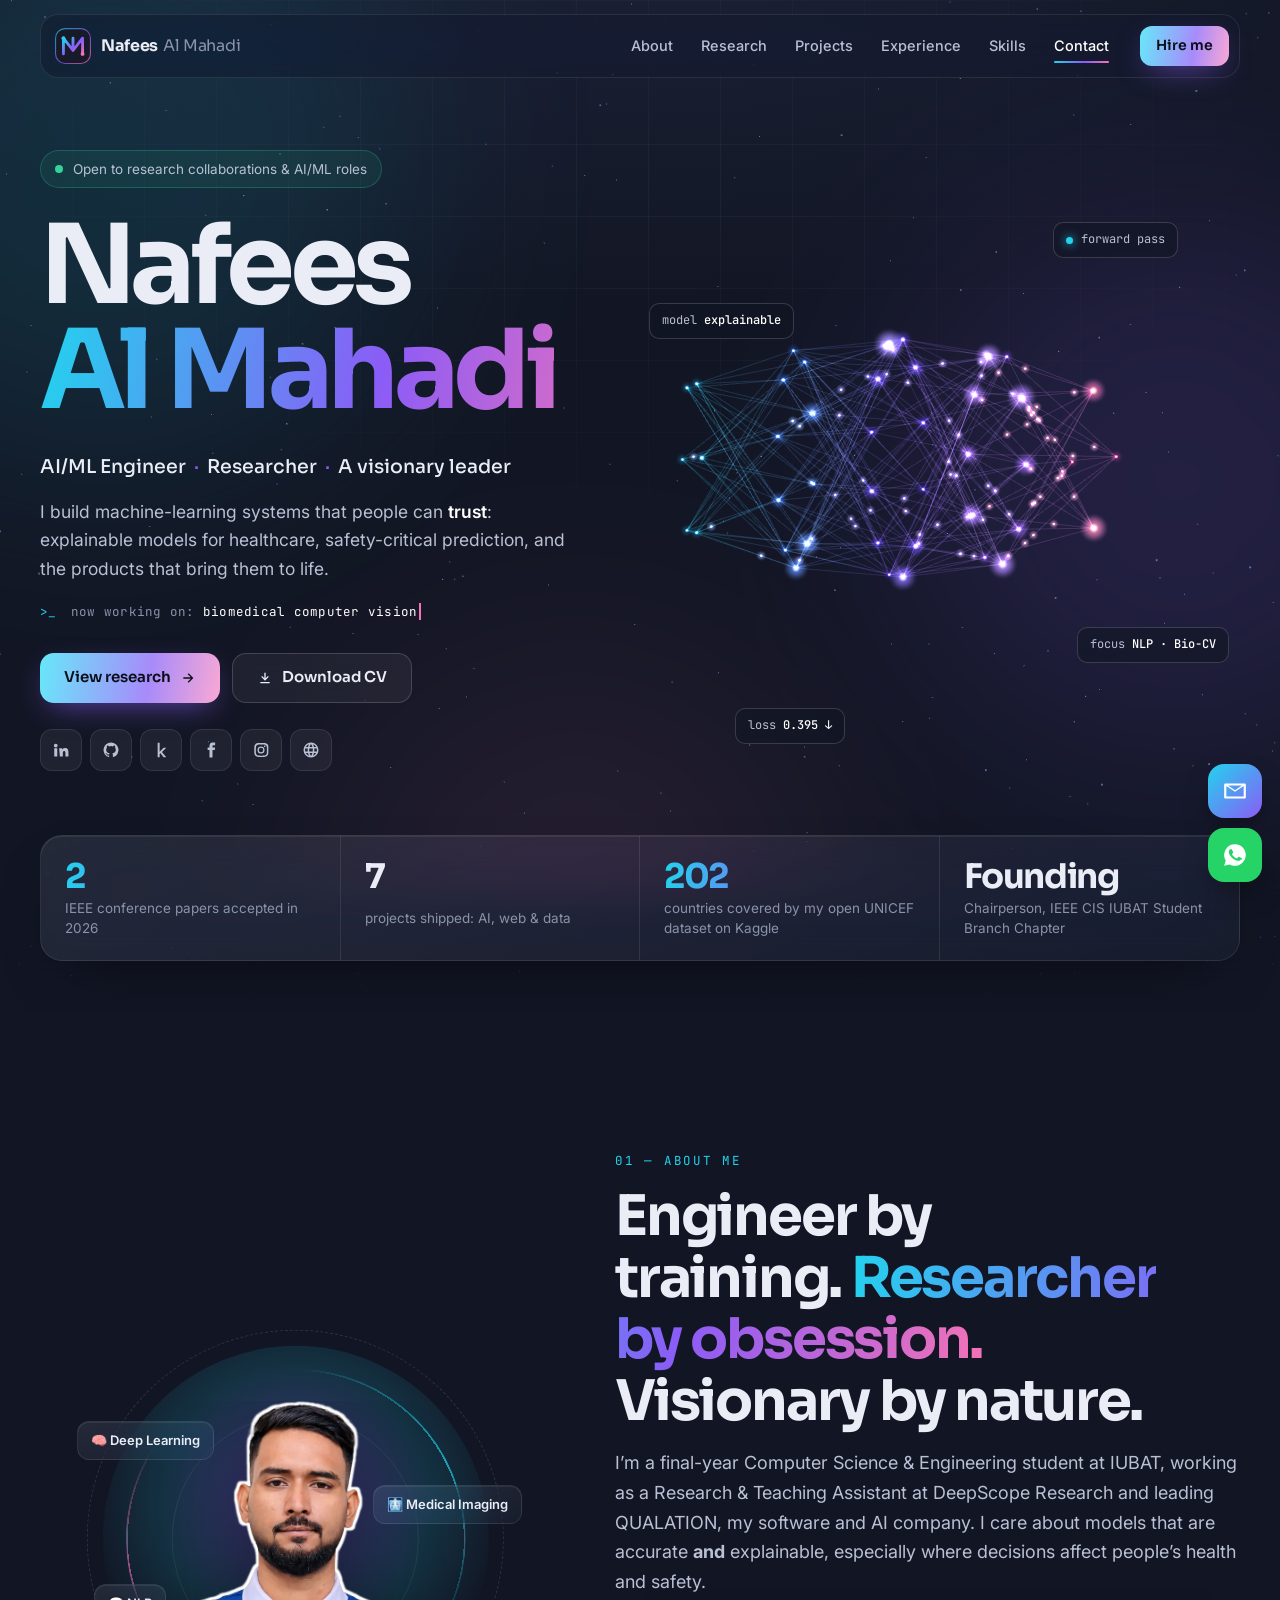
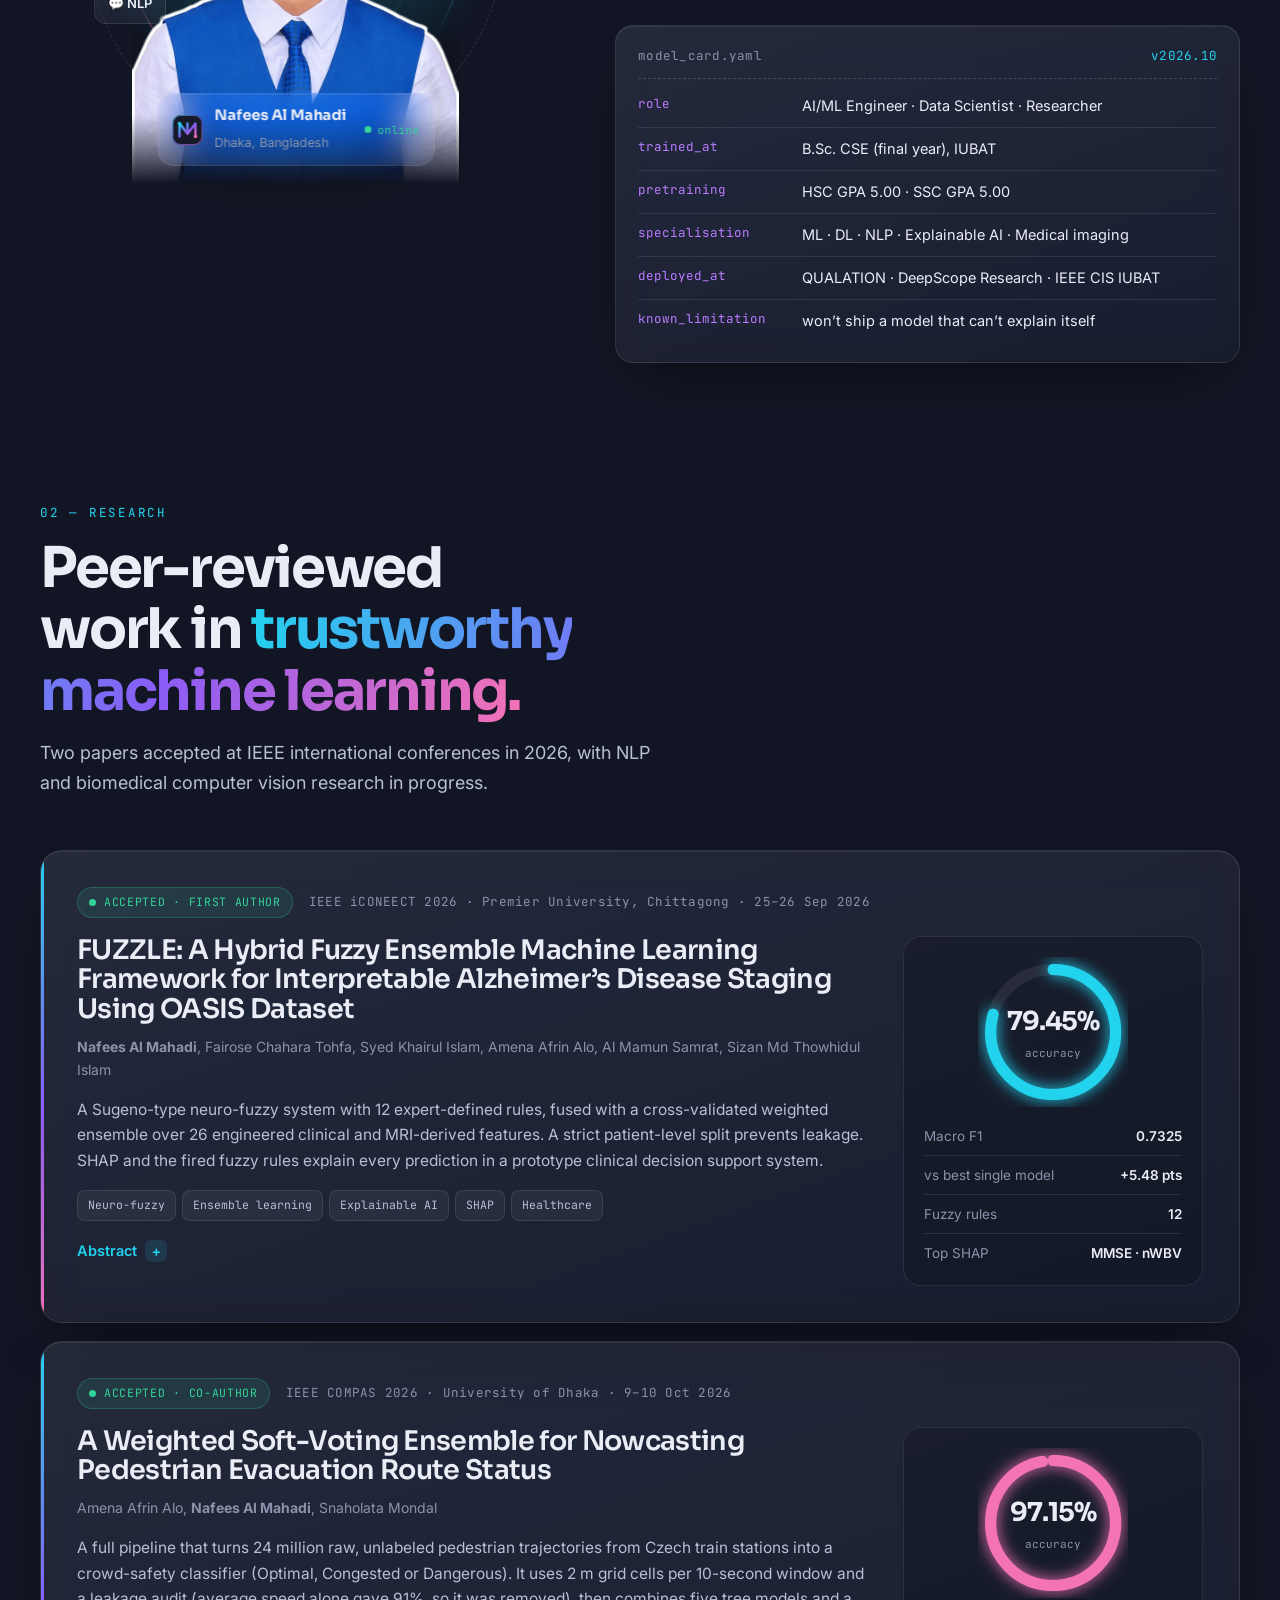
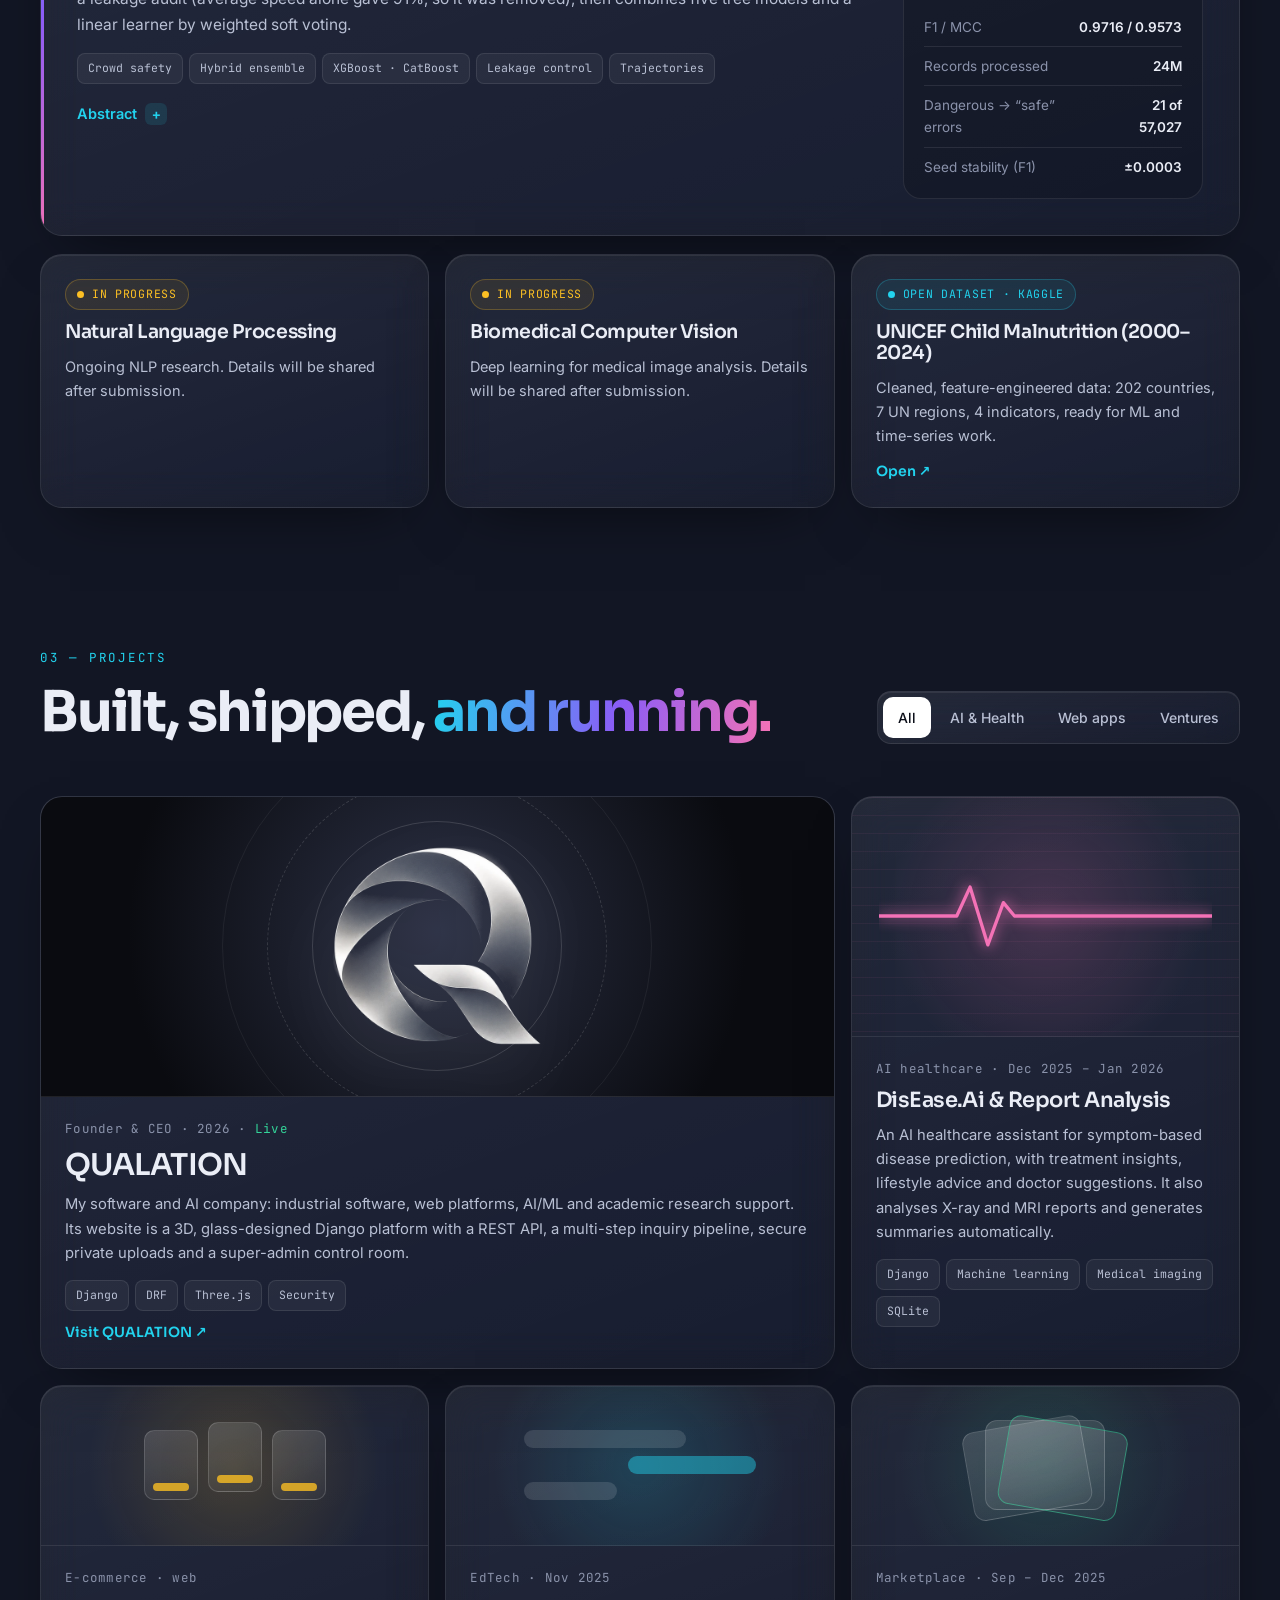
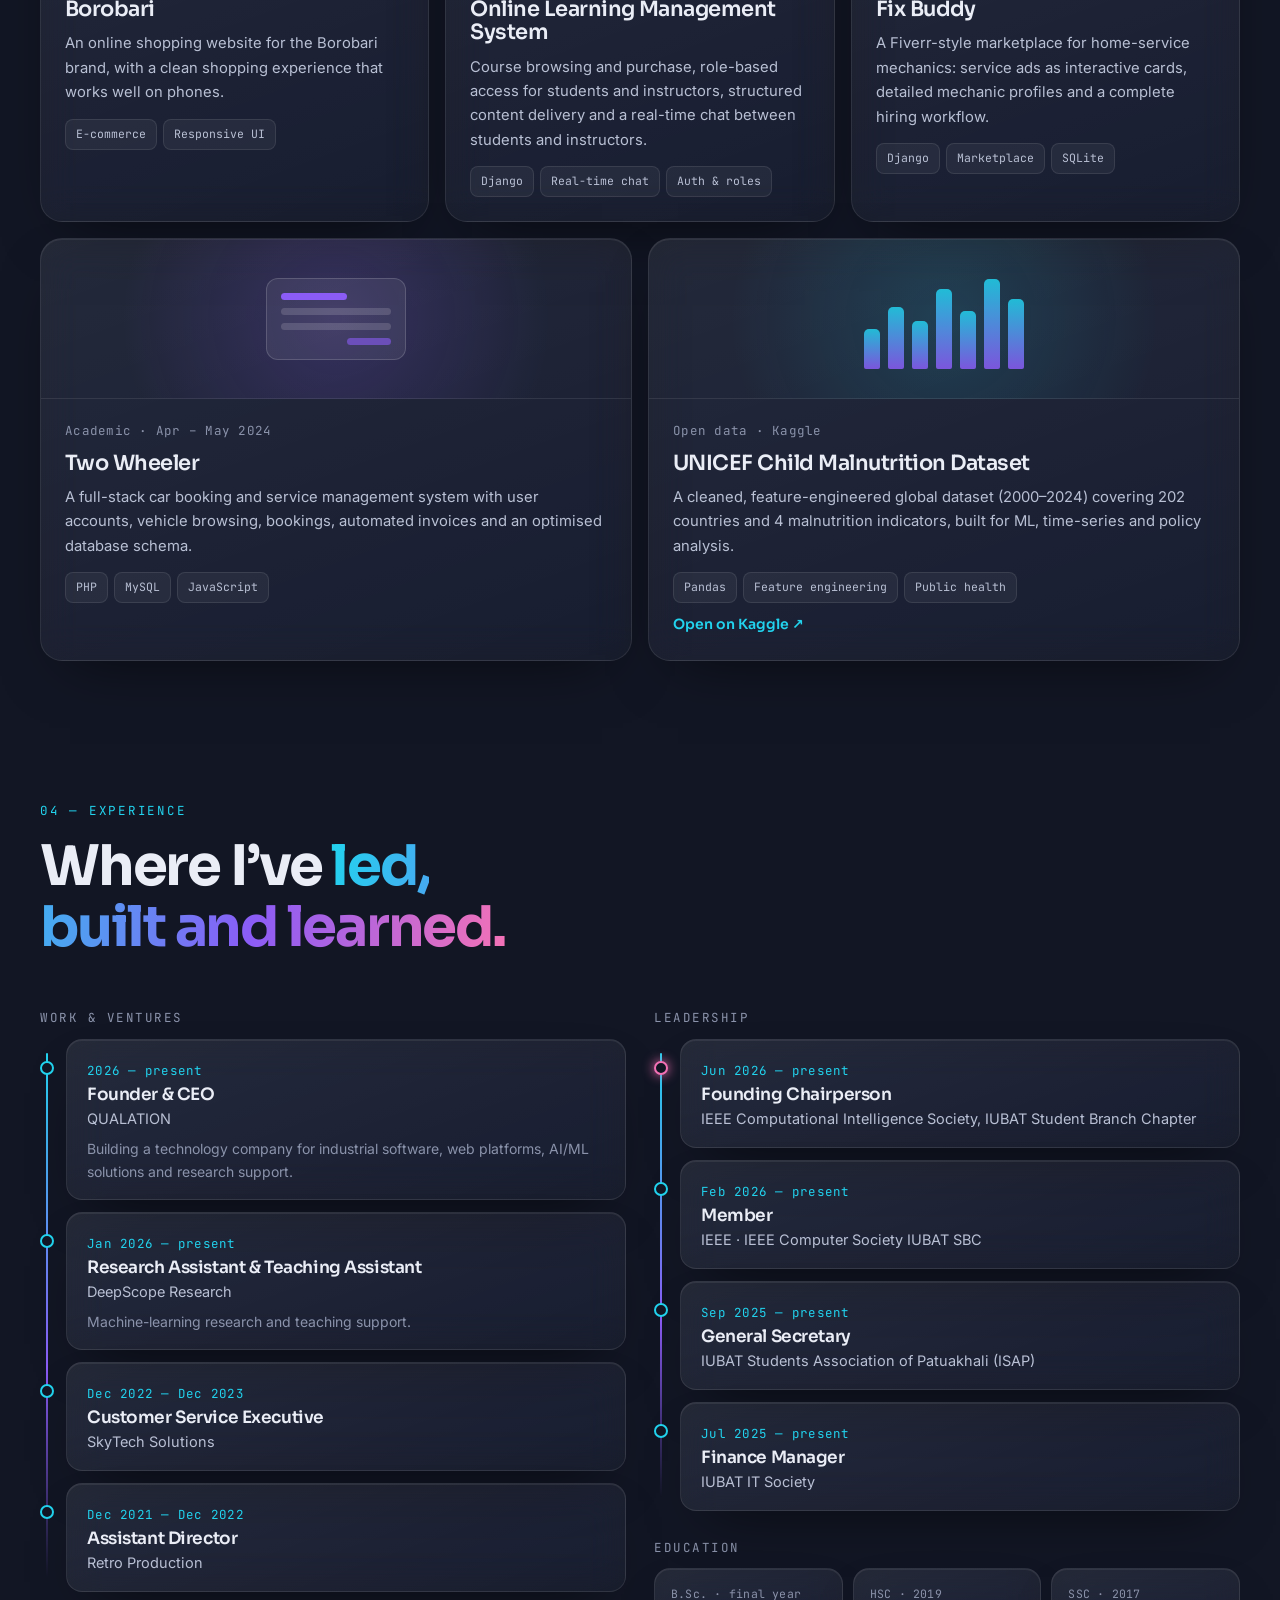
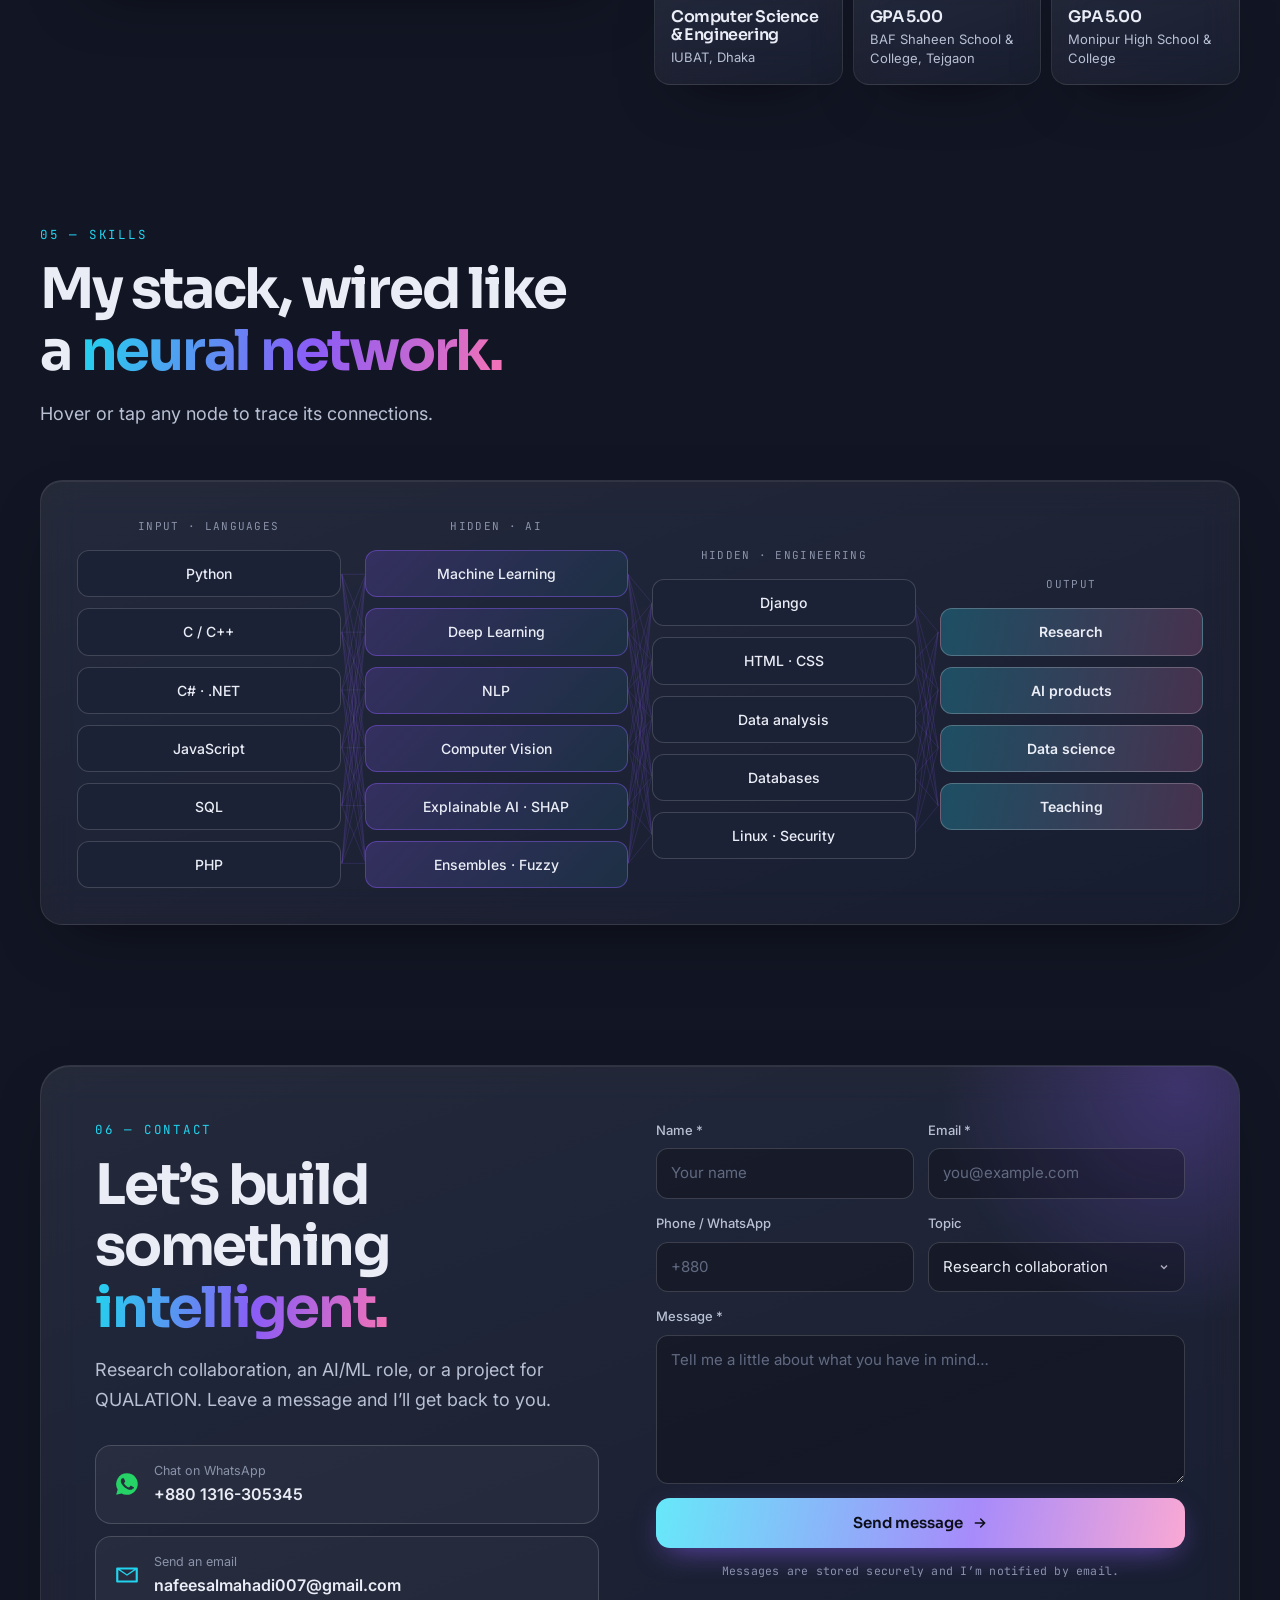
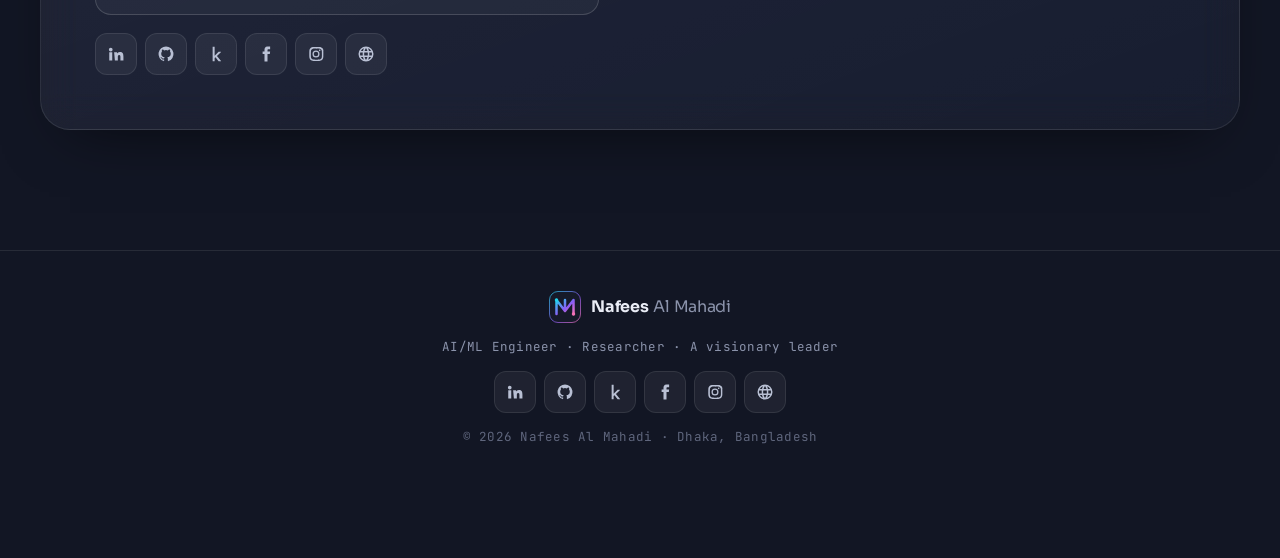
==== commit 03f68e9f: "Add Google site verification meta tag Added Google site verification meta tag for SEO." ====
--- a/index.html
+++ b/index.html
@@ -28,6 +28,7 @@
 {"@context":"https://schema.org","@type":"Person","name":"Nafees Al Mahadi","url":"https://nafeesalmahadi.github.io/","image":"https://nafeesalmahadi.github.io/assets/img/nafees-cutout.png","jobTitle":"AI/ML Engineer & Researcher","email":"mailto:nafeesalmahadi007@gmail.com","address":{"@type":"PostalAddress","addressLocality":"Dhaka","addressCountry":"BD"},"alumniOf":{"@type":"CollegeOrUniversity","name":"International University of Business Agriculture and Technology (IUBAT)"},"worksFor":{"@type":"Organization","name":"QUALATION","url":"https://qualation.pythonanywhere.com/"},"knowsAbout":["Machine Learning","Deep Learning","Natural Language Processing","Medical Image Analysis","Explainable AI","Data Science"],"sameAs":["https://www.linkedin.com/in/nafeesalmahadi007/","https://github.com/nafeesalmahadi","https://www.kaggle.com/nafeesalmahadi","https://web.facebook.com/nafeesalmahadi007","https://www.instagram.com/captain_bengal_/"]}
 </script>
 <script>document.documentElement.classList.add('js');</script>
+<meta name="google-site-verification" content="ynq-D_JNqhhxhq3xHrvhj0vpxdYOCf8WVKA2LB4oUGM" />
 </head>
 <body>
 <a class="skip" href="#main">Skip to content</a>
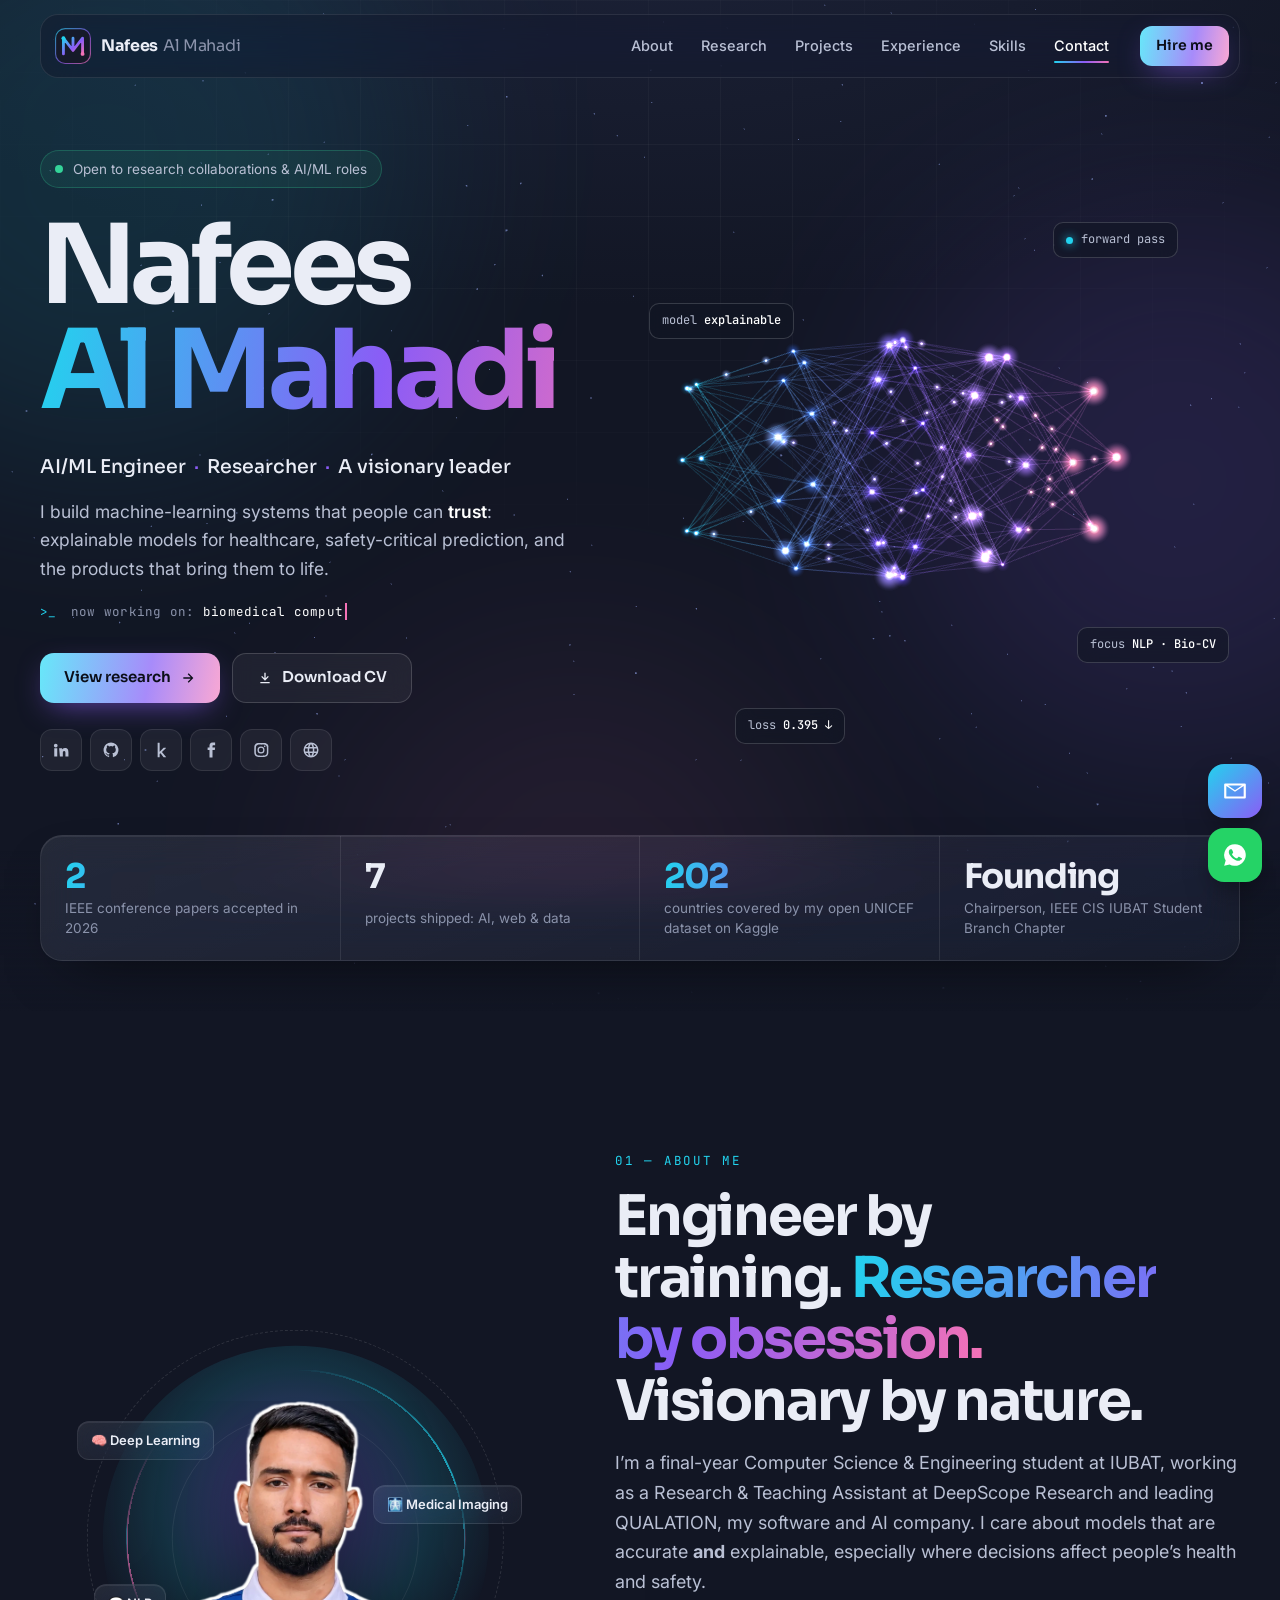
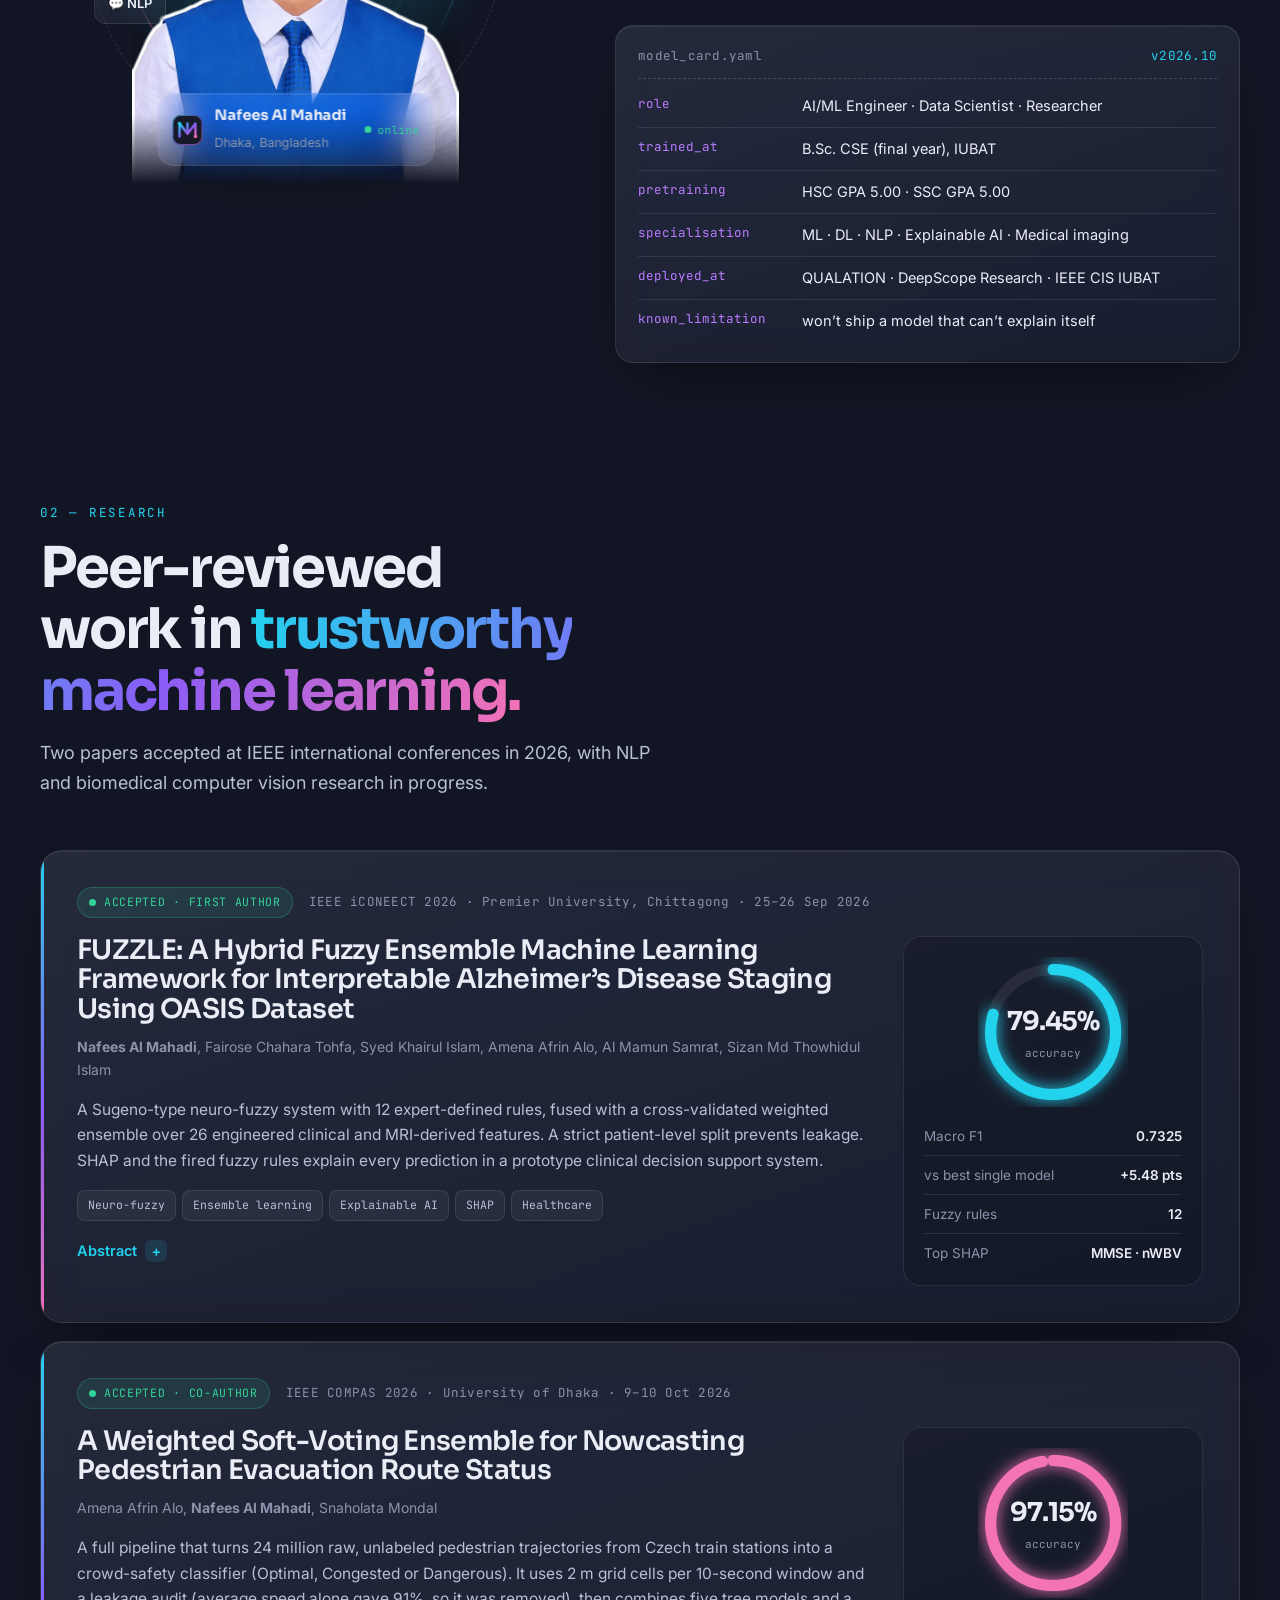
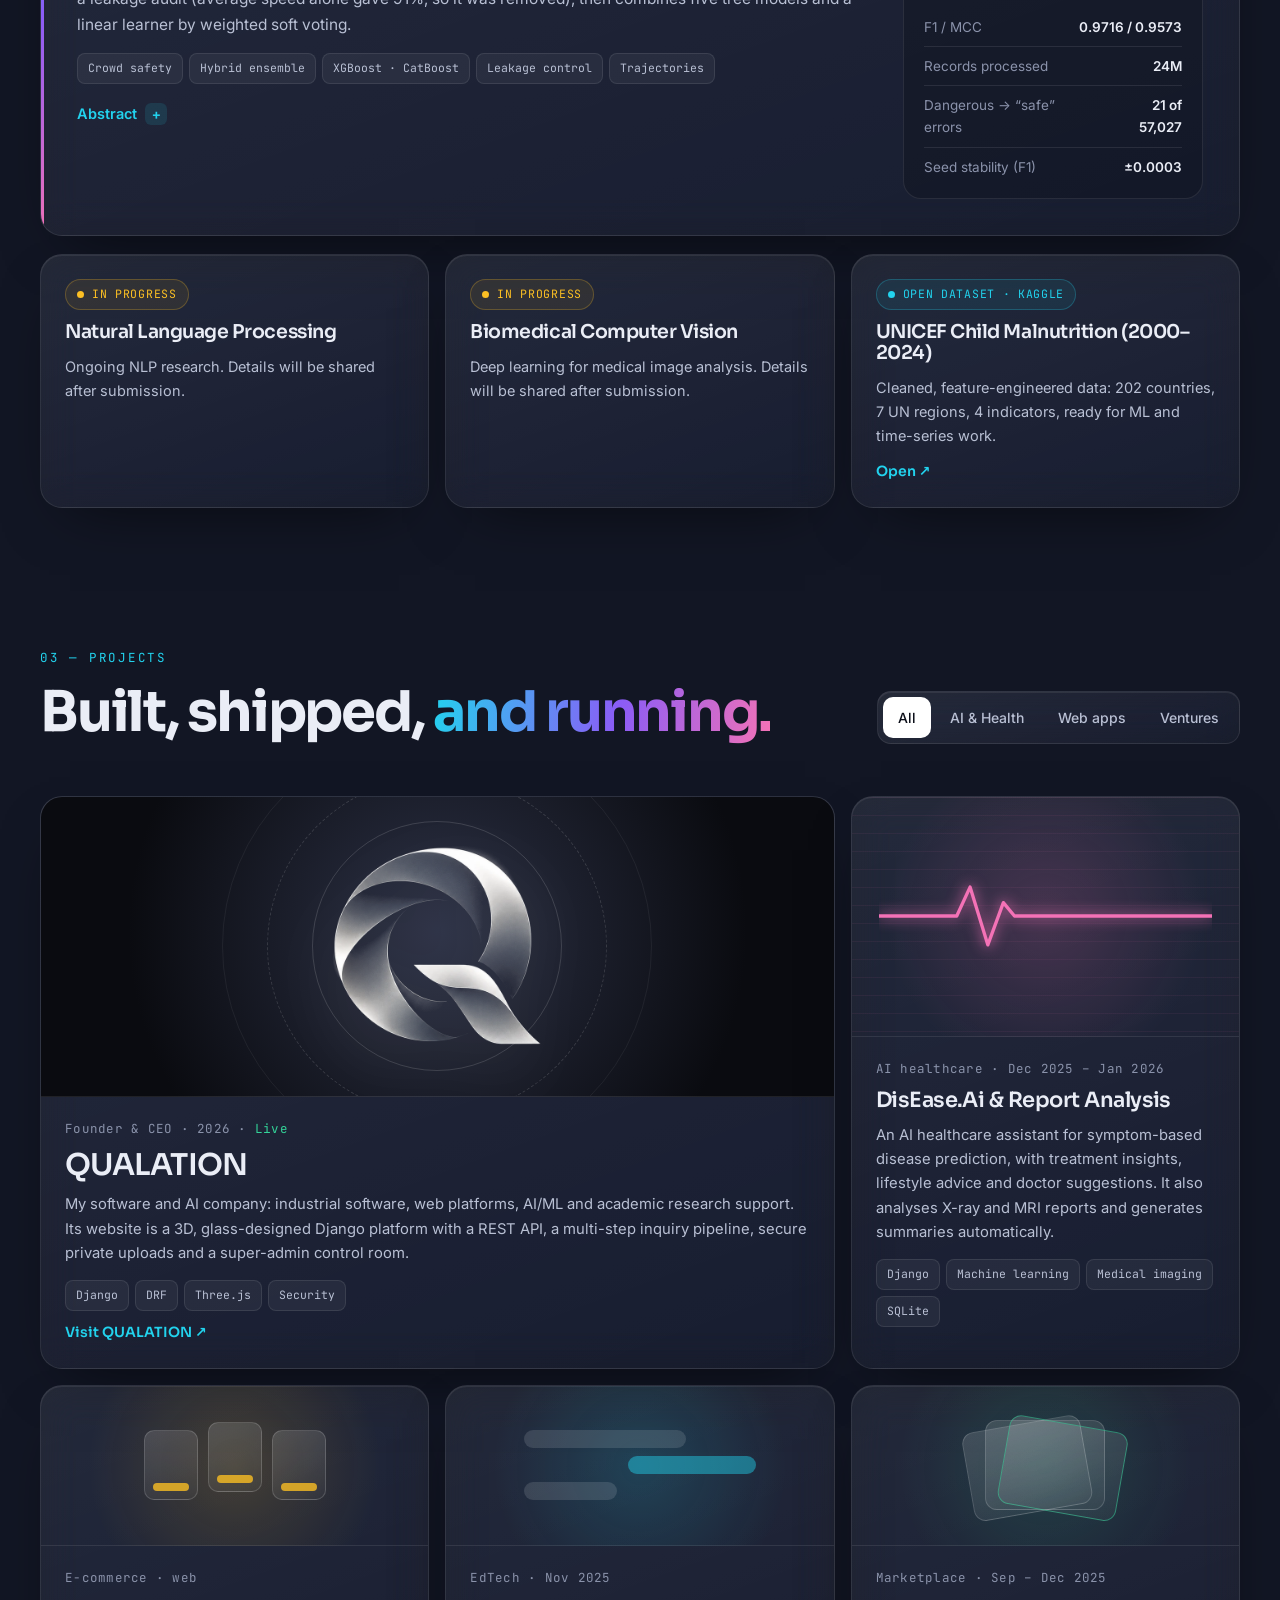
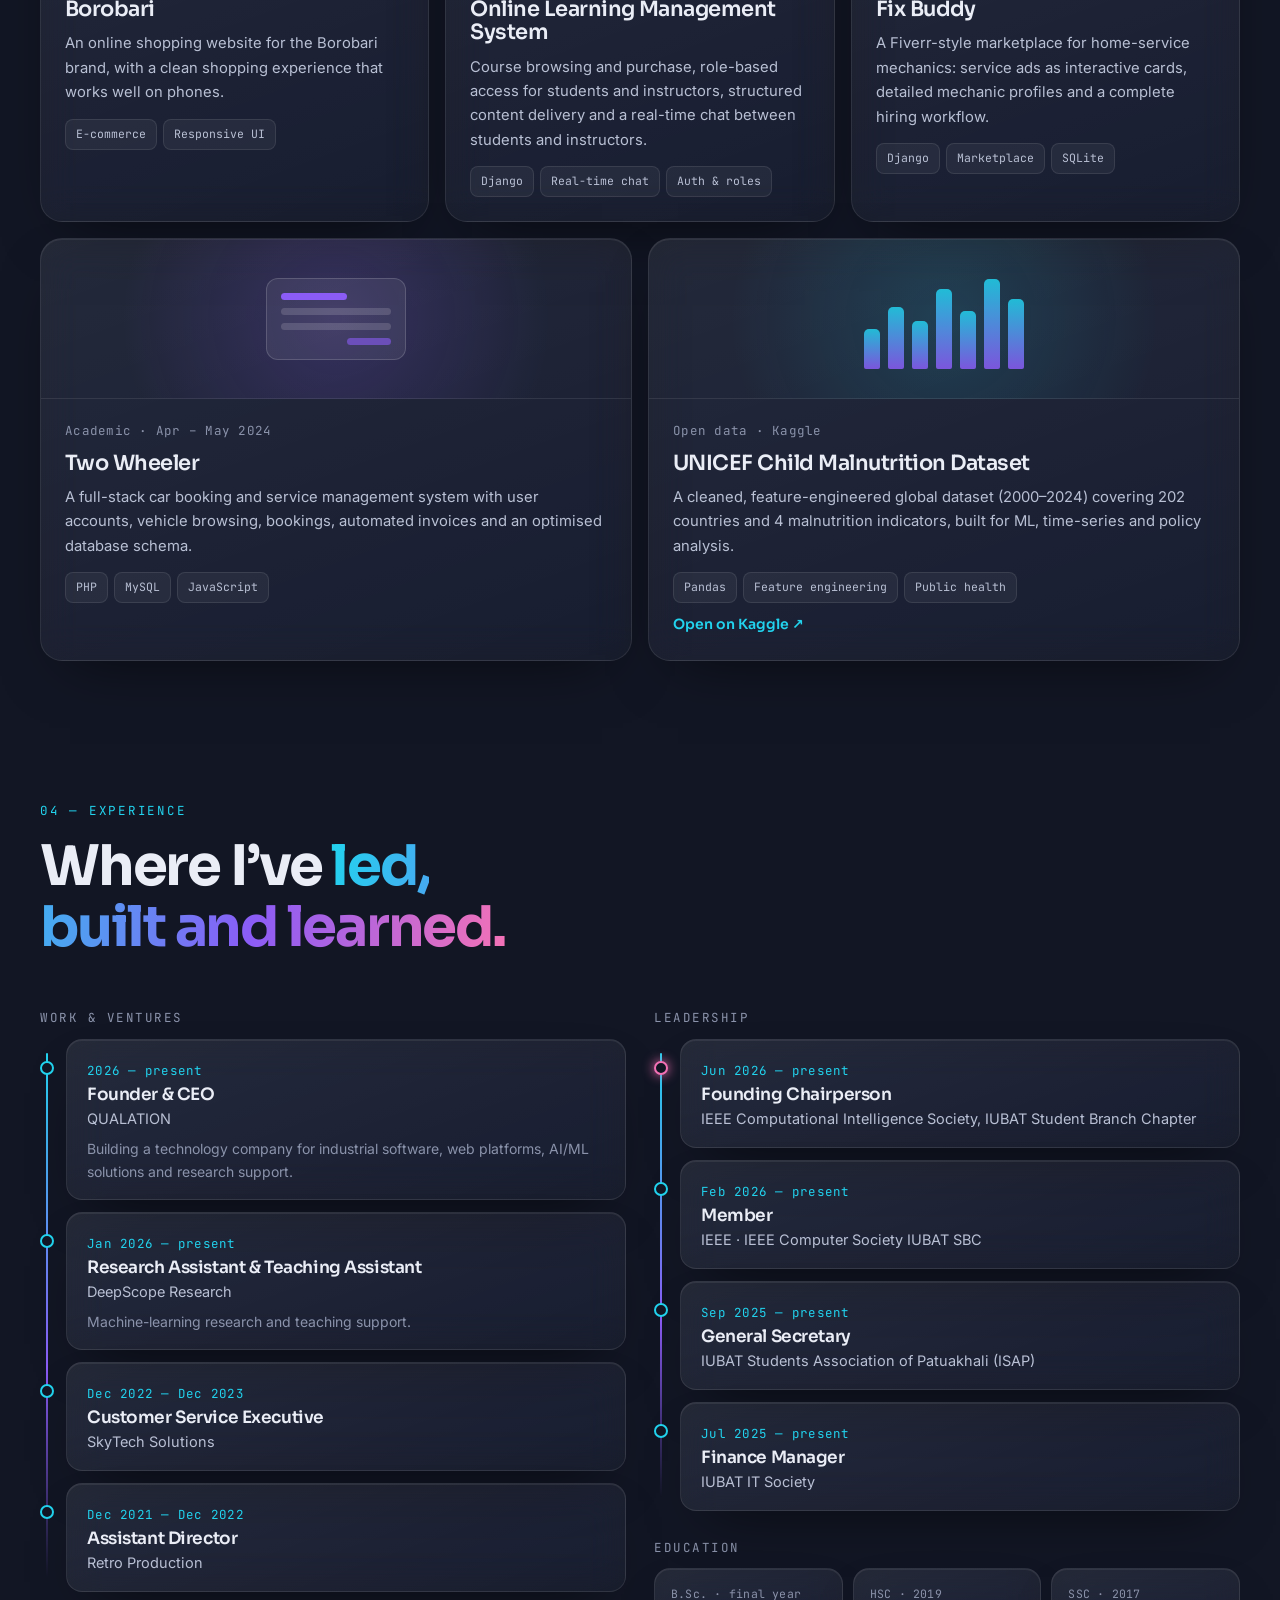
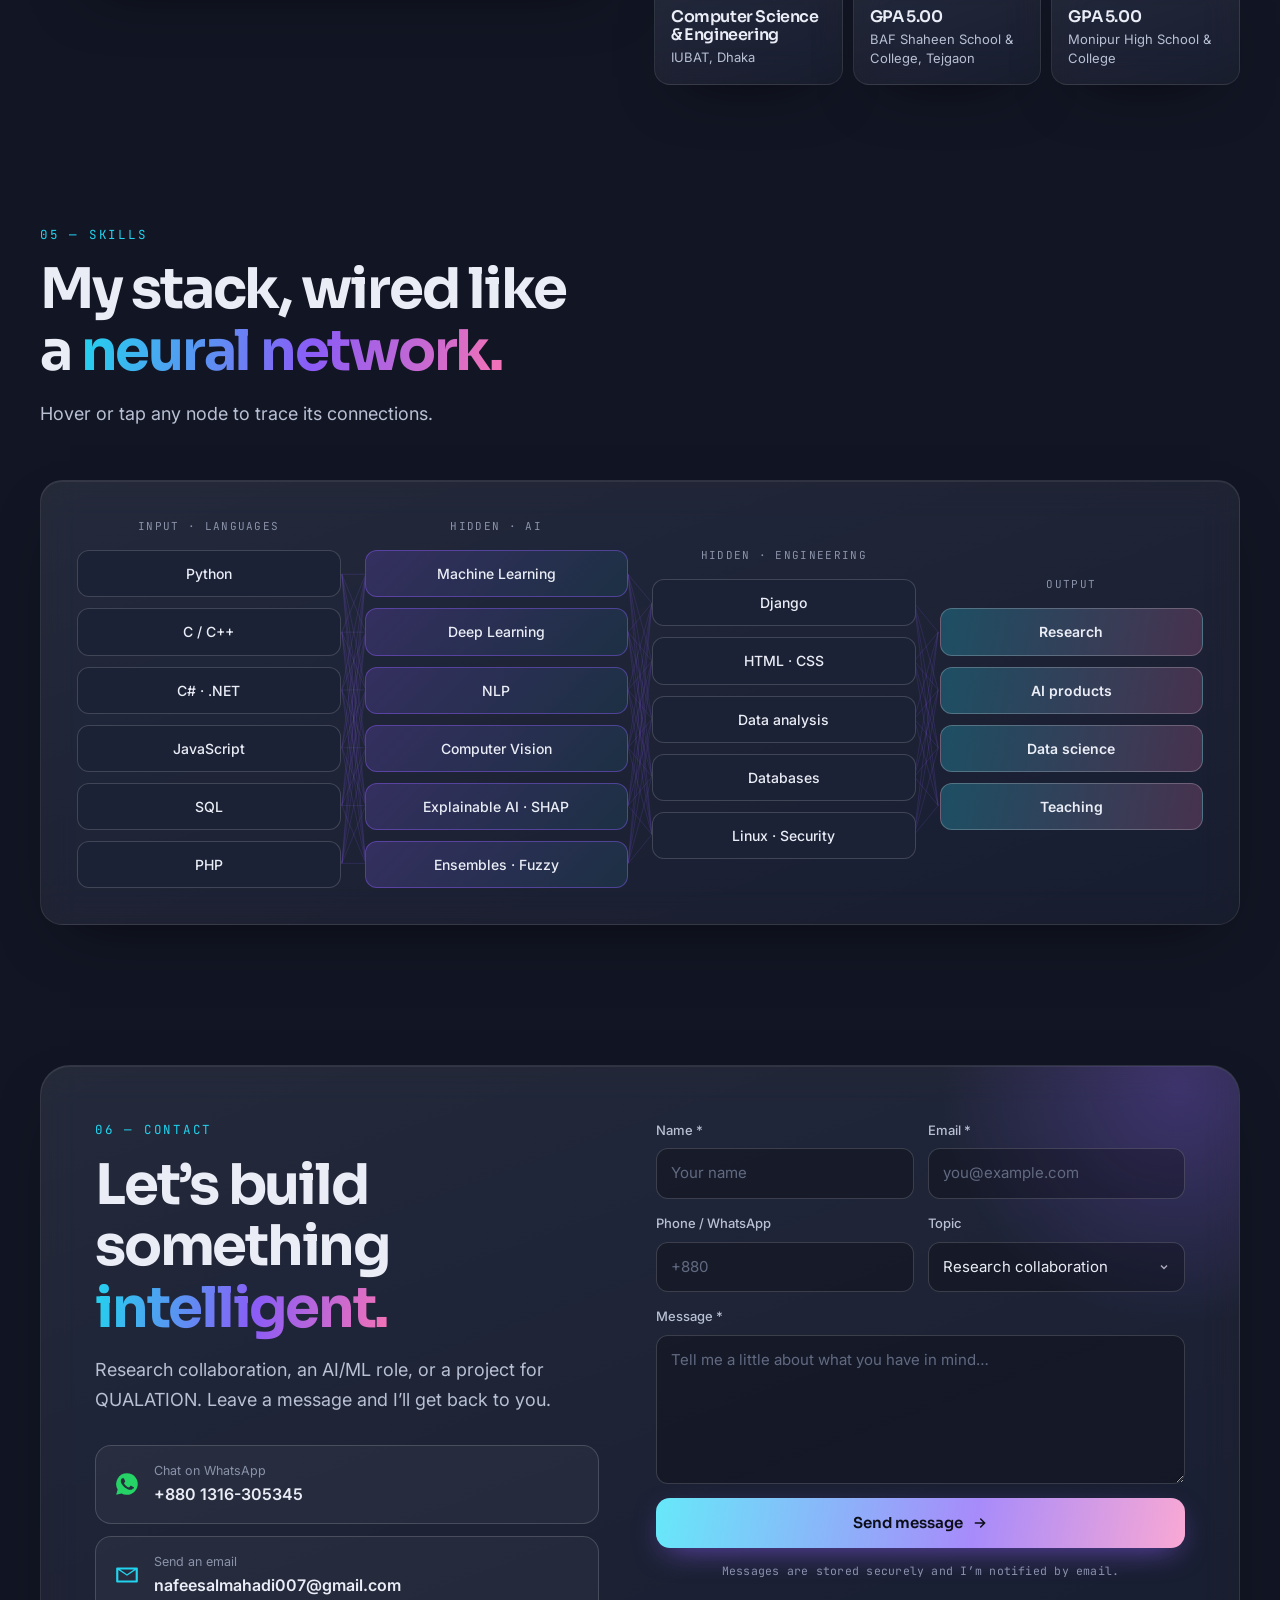
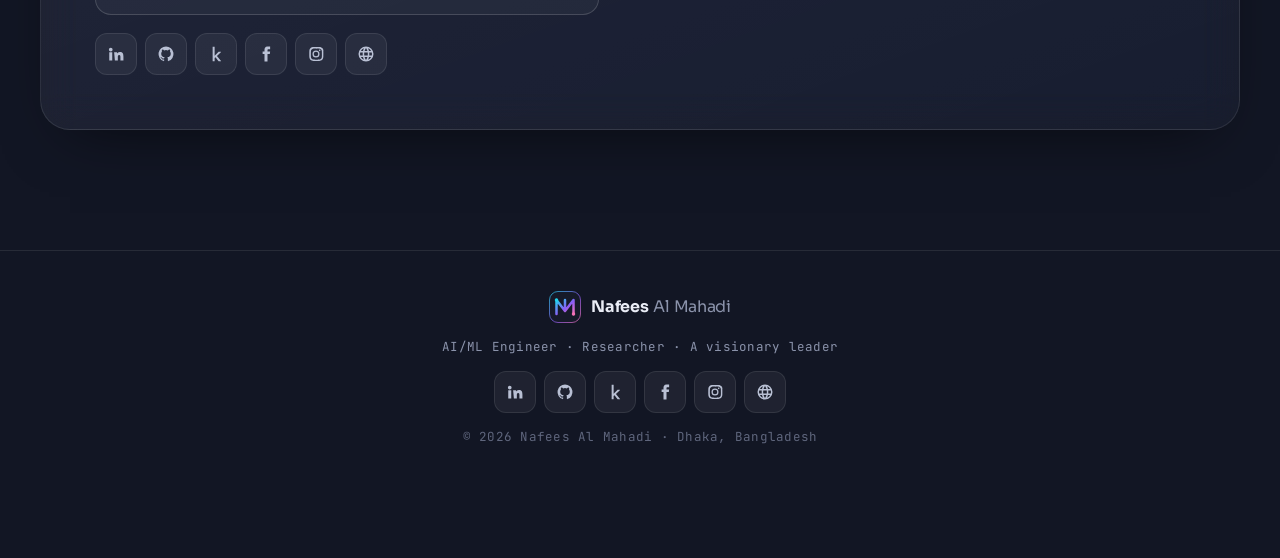
==== commit 925393e0: "Add Google site verification meta tag" ====
--- a/index.html
+++ b/index.html
@@ -1,6 +1,7 @@
 <!doctype html>
 <html lang="en">
 <head>
+  <meta name="google-site-verification" content="ynq-D_JNqhhxhq3xHrvhj0vpxdYOCf8WVKA2LB4oUGM" />
 <meta charset="utf-8">
 <meta name="viewport" content="width=device-width, initial-scale=1, viewport-fit=cover">
 <title>Nafees Al Mahadi — AI/ML Engineer, Researcher & Visionary Leader</title>
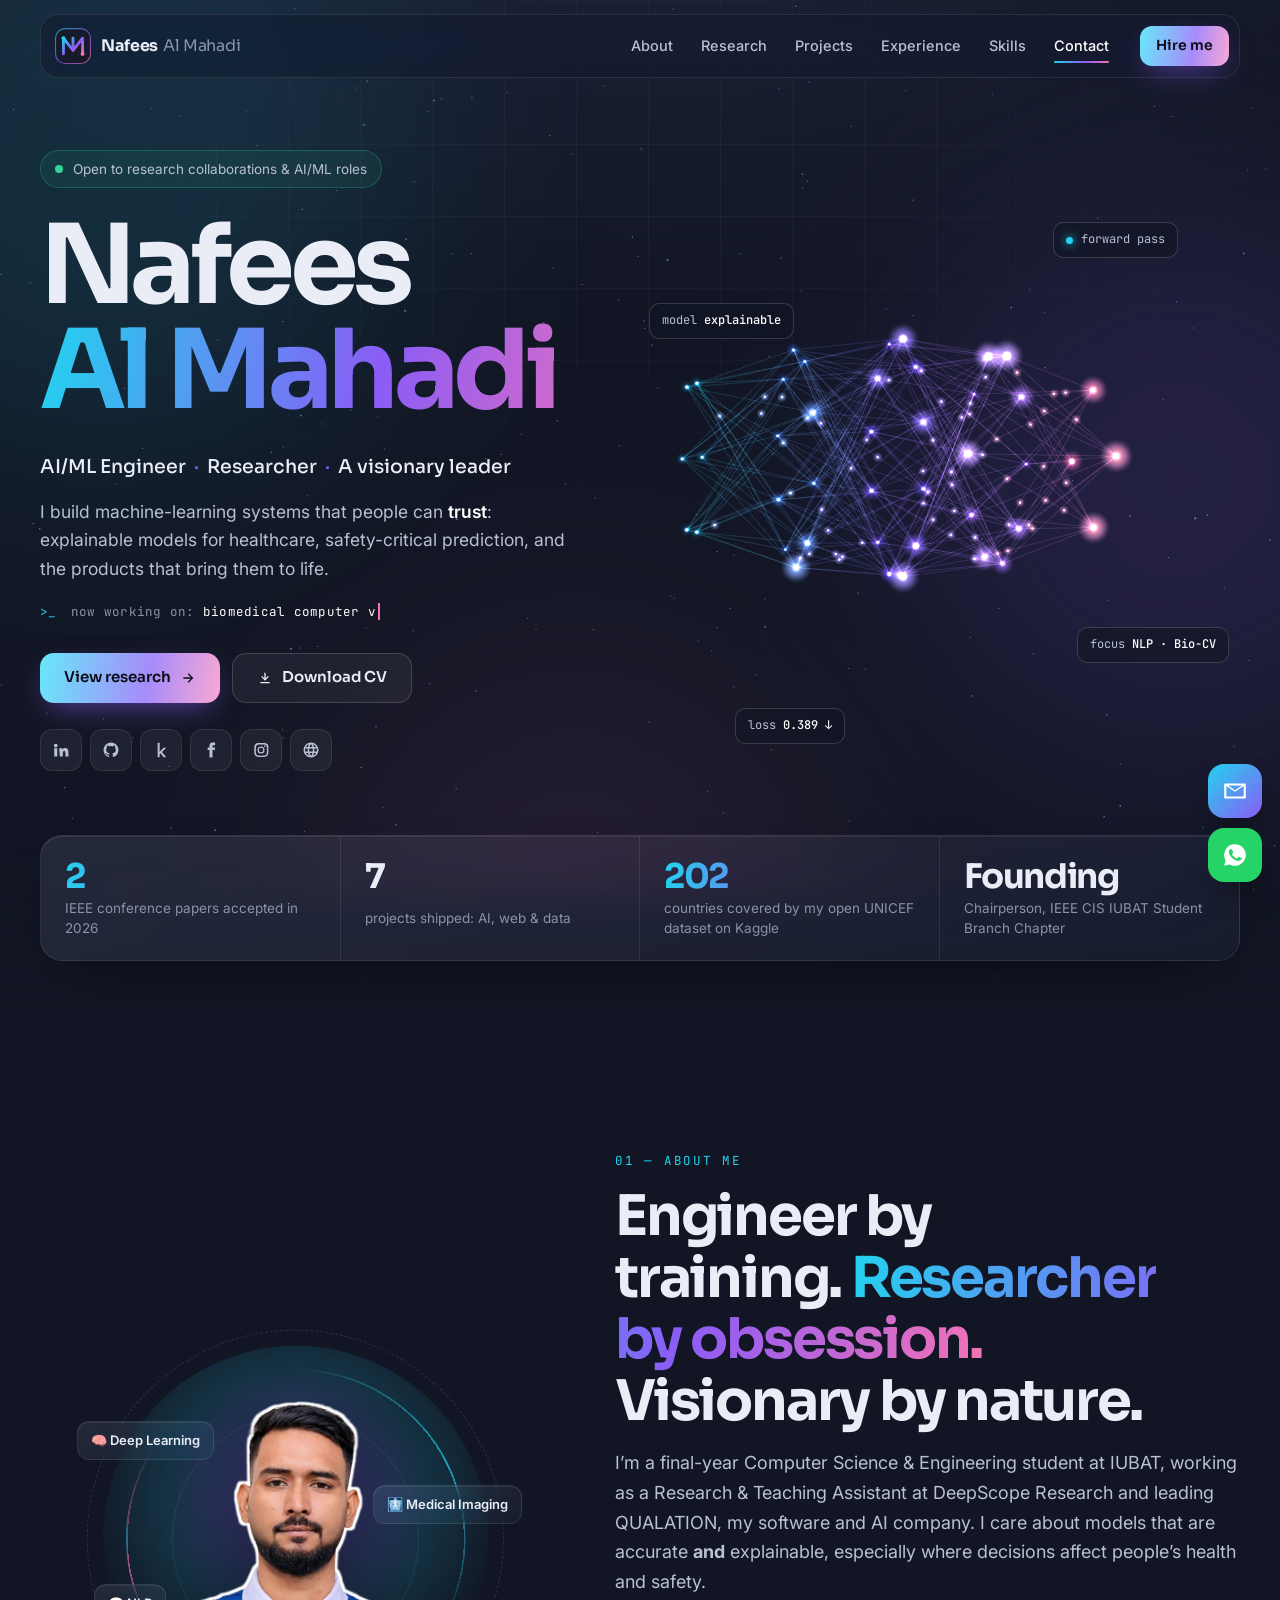
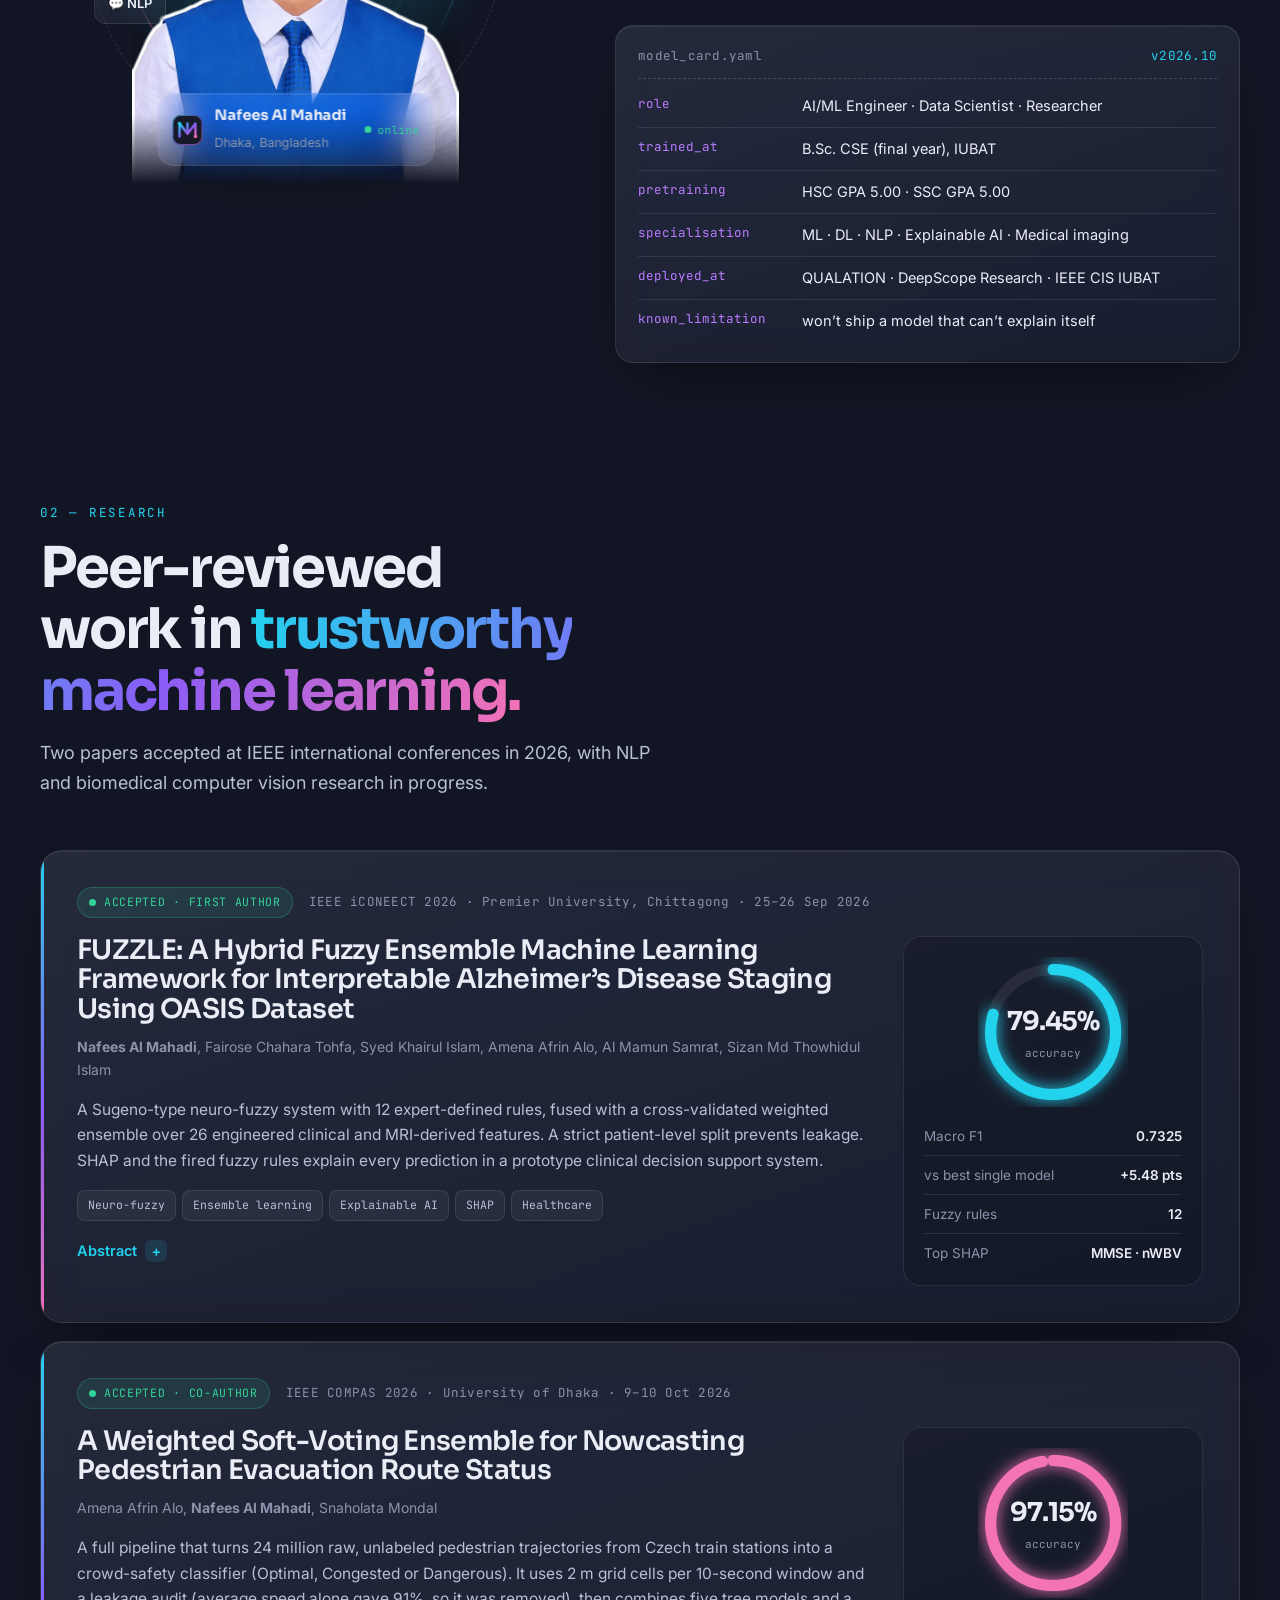
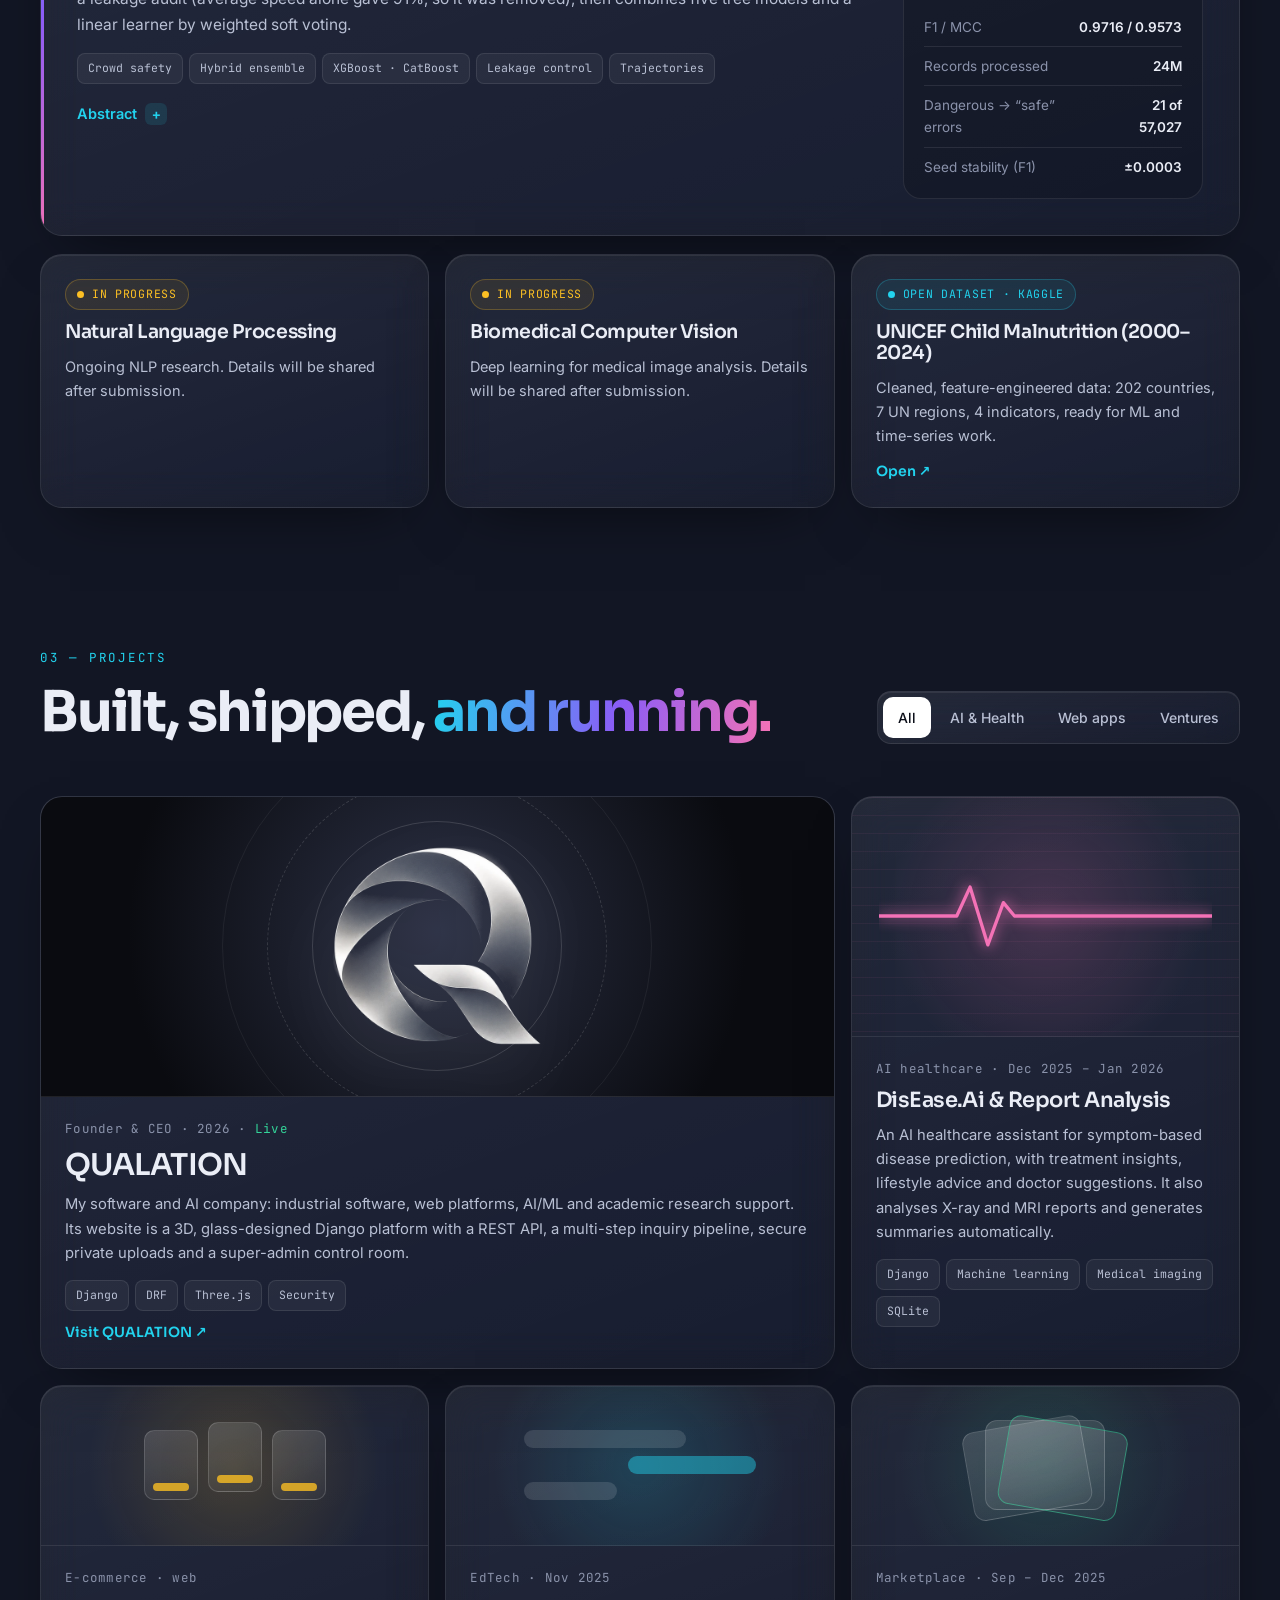
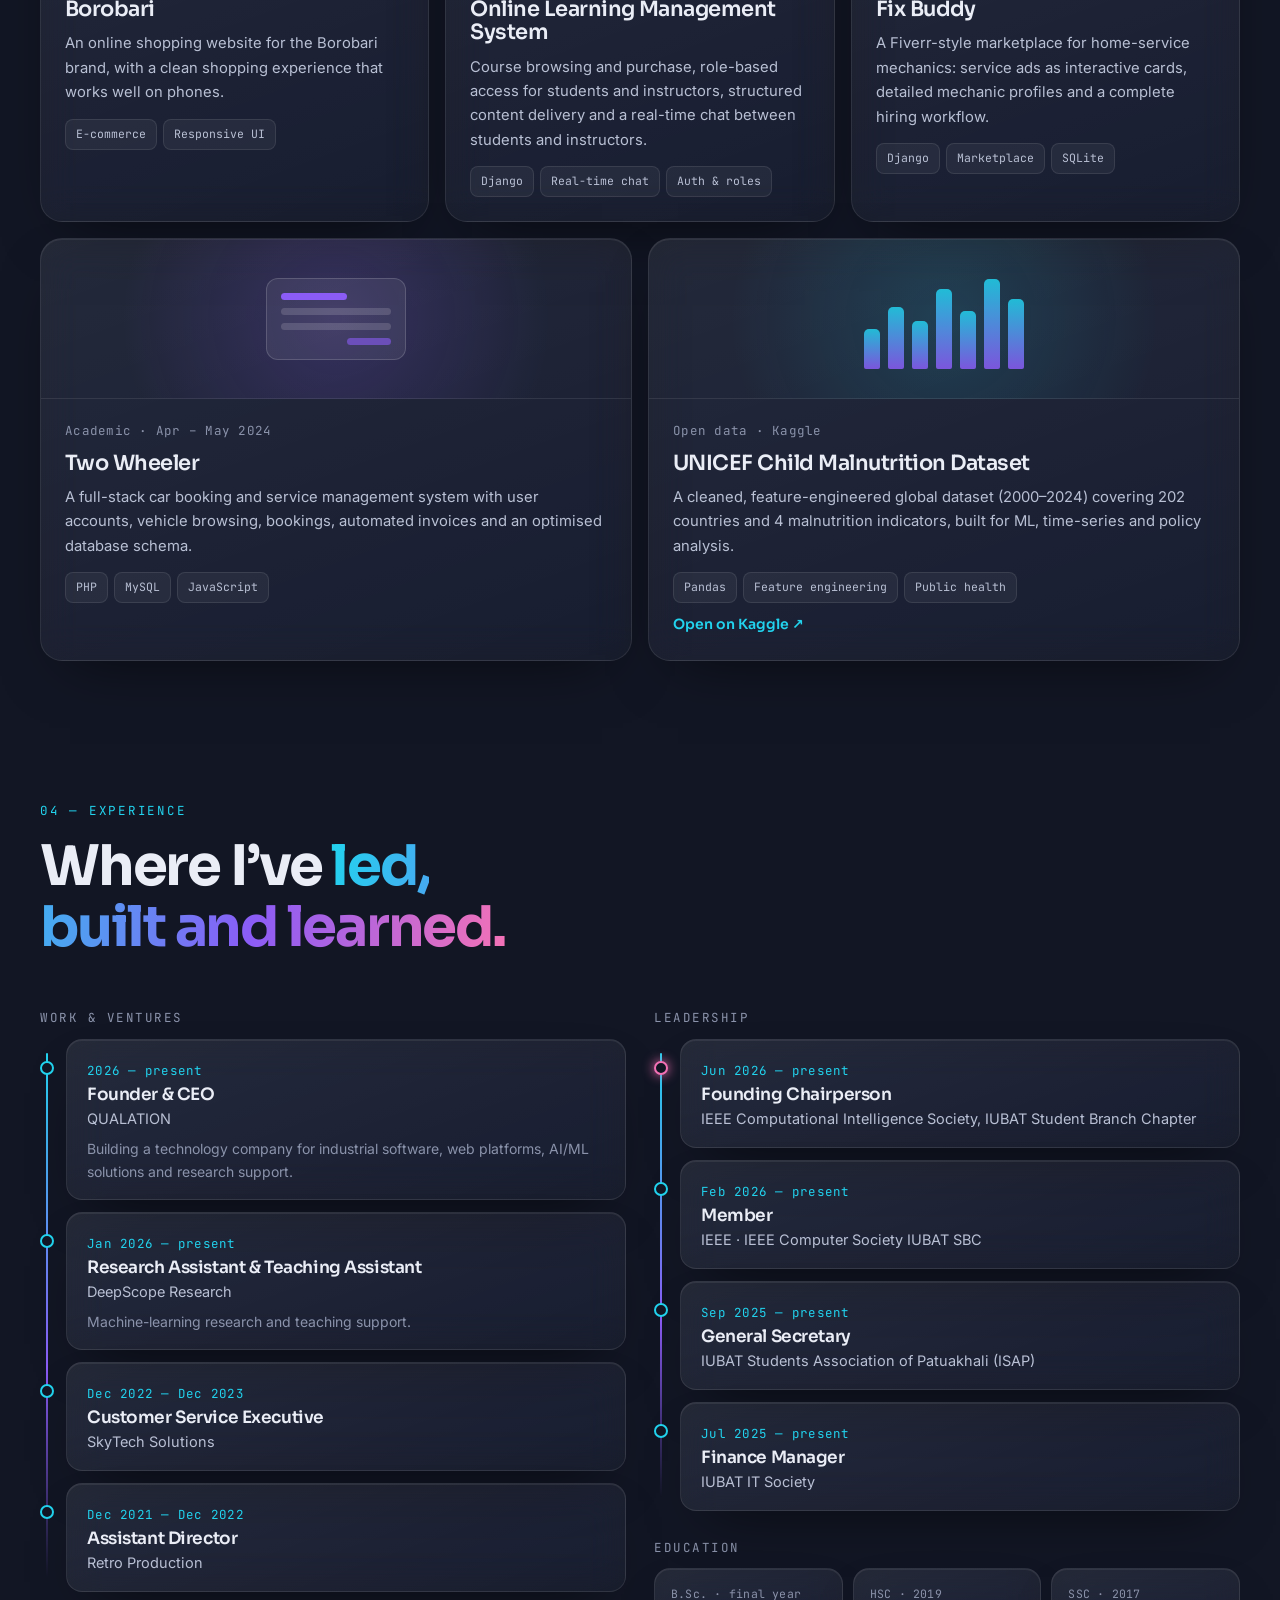
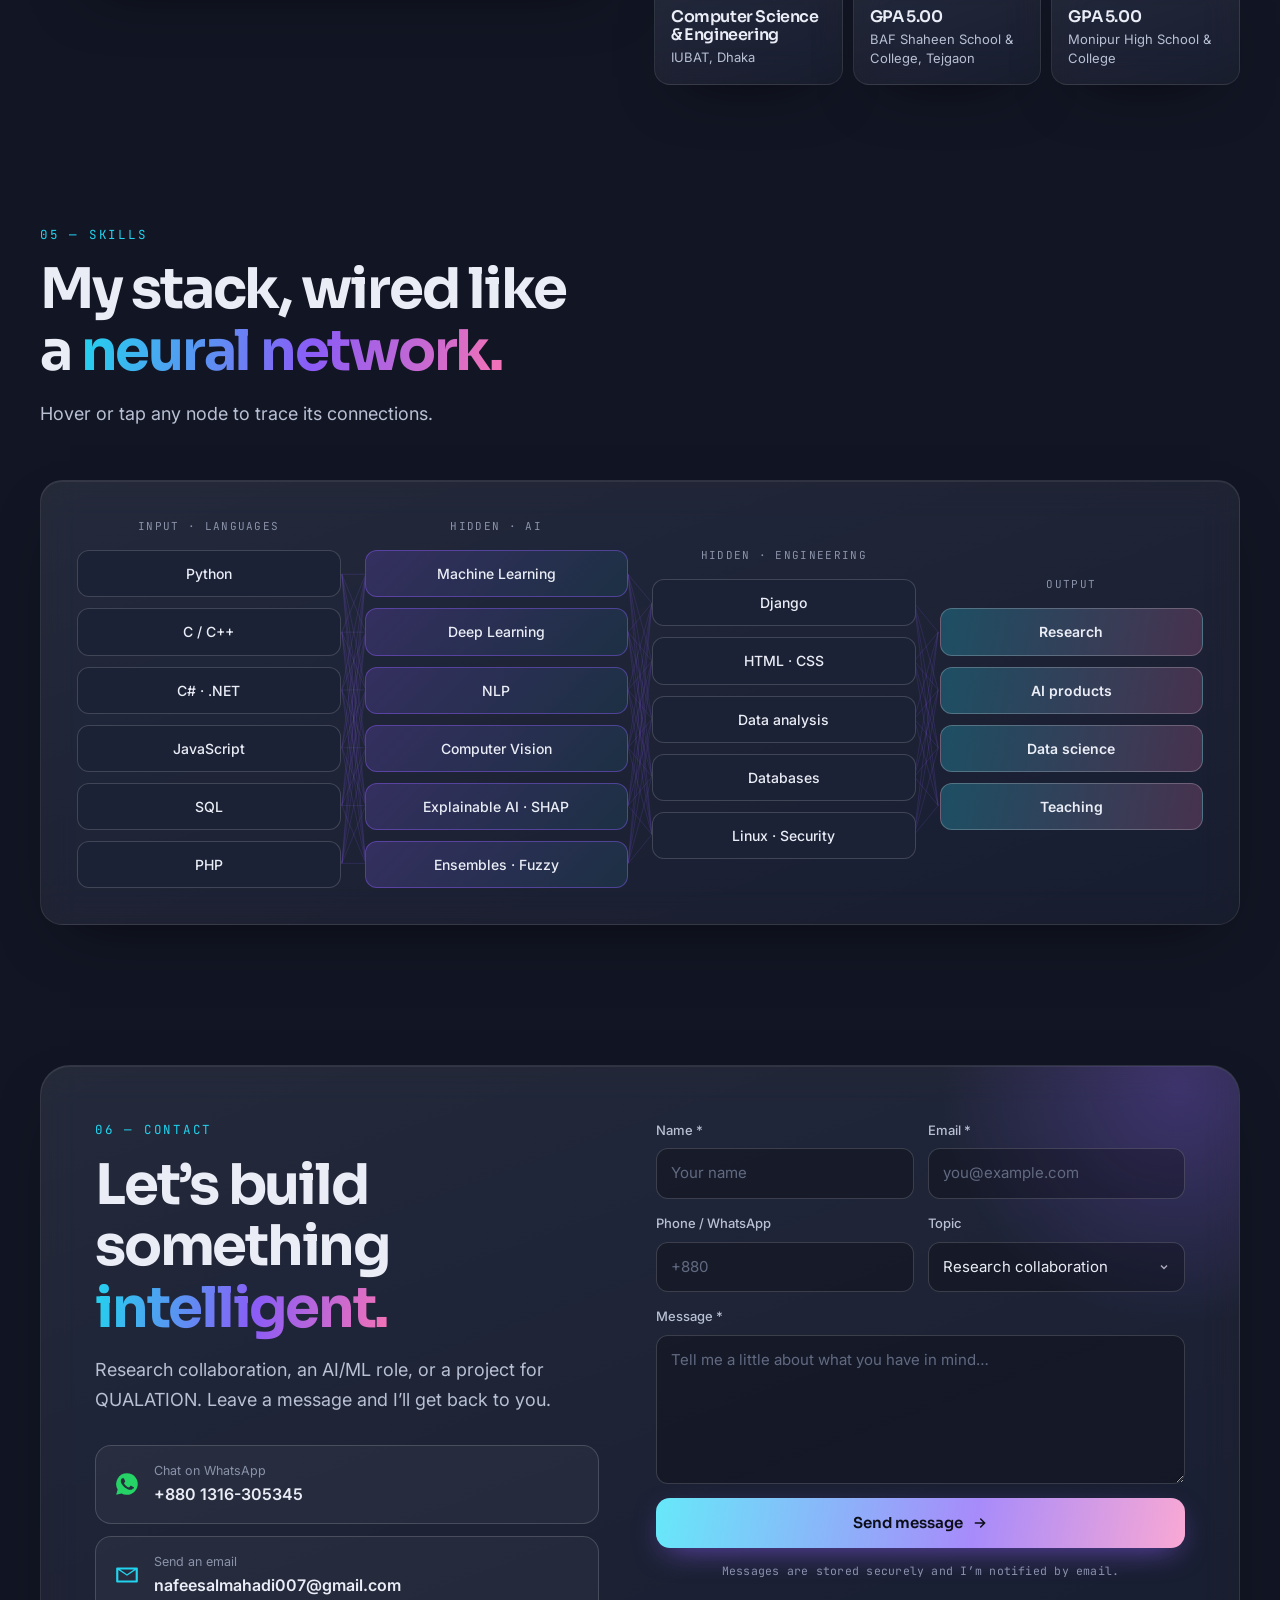
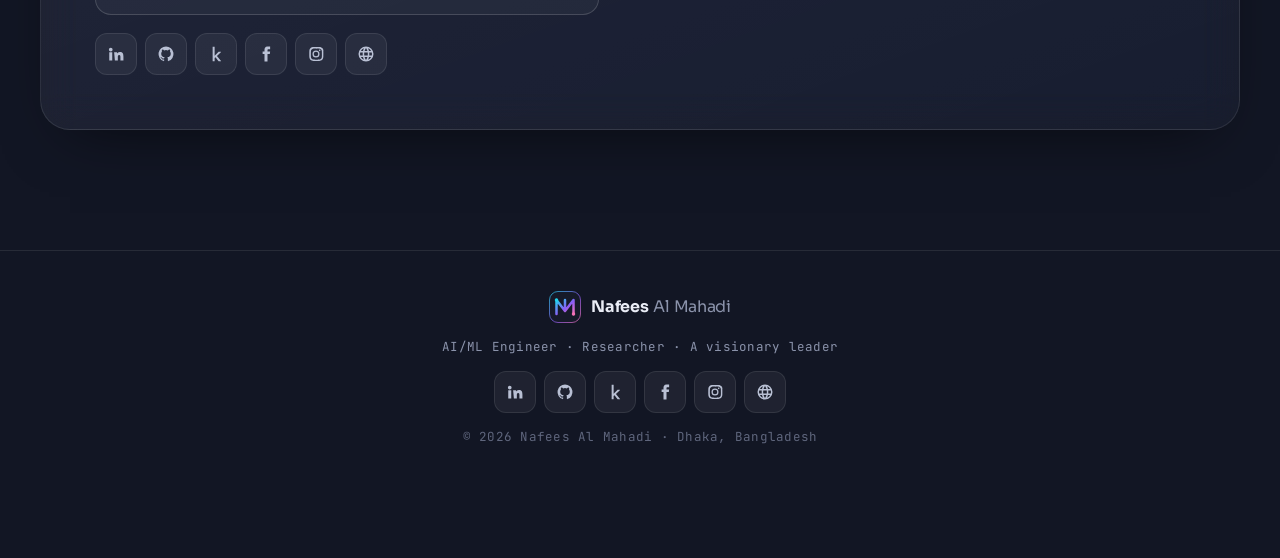
==== commit 14f31852: "Update index.html" ====
--- a/index.html
+++ b/index.html
@@ -29,7 +29,6 @@
 {"@context":"https://schema.org","@type":"Person","name":"Nafees Al Mahadi","url":"https://nafeesalmahadi.github.io/","image":"https://nafeesalmahadi.github.io/assets/img/nafees-cutout.png","jobTitle":"AI/ML Engineer & Researcher","email":"mailto:nafeesalmahadi007@gmail.com","address":{"@type":"PostalAddress","addressLocality":"Dhaka","addressCountry":"BD"},"alumniOf":{"@type":"CollegeOrUniversity","name":"International University of Business Agriculture and Technology (IUBAT)"},"worksFor":{"@type":"Organization","name":"QUALATION","url":"https://qualation.pythonanywhere.com/"},"knowsAbout":["Machine Learning","Deep Learning","Natural Language Processing","Medical Image Analysis","Explainable AI","Data Science"],"sameAs":["https://www.linkedin.com/in/nafeesalmahadi007/","https://github.com/nafeesalmahadi","https://www.kaggle.com/nafeesalmahadi","https://web.facebook.com/nafeesalmahadi007","https://www.instagram.com/captain_bengal_/"]}
 </script>
 <script>document.documentElement.classList.add('js');</script>
-<meta name="google-site-verification" content="ynq-D_JNqhhxhq3xHrvhj0vpxdYOCf8WVKA2LB4oUGM" />
 </head>
 <body>
 <a class="skip" href="#main">Skip to content</a>
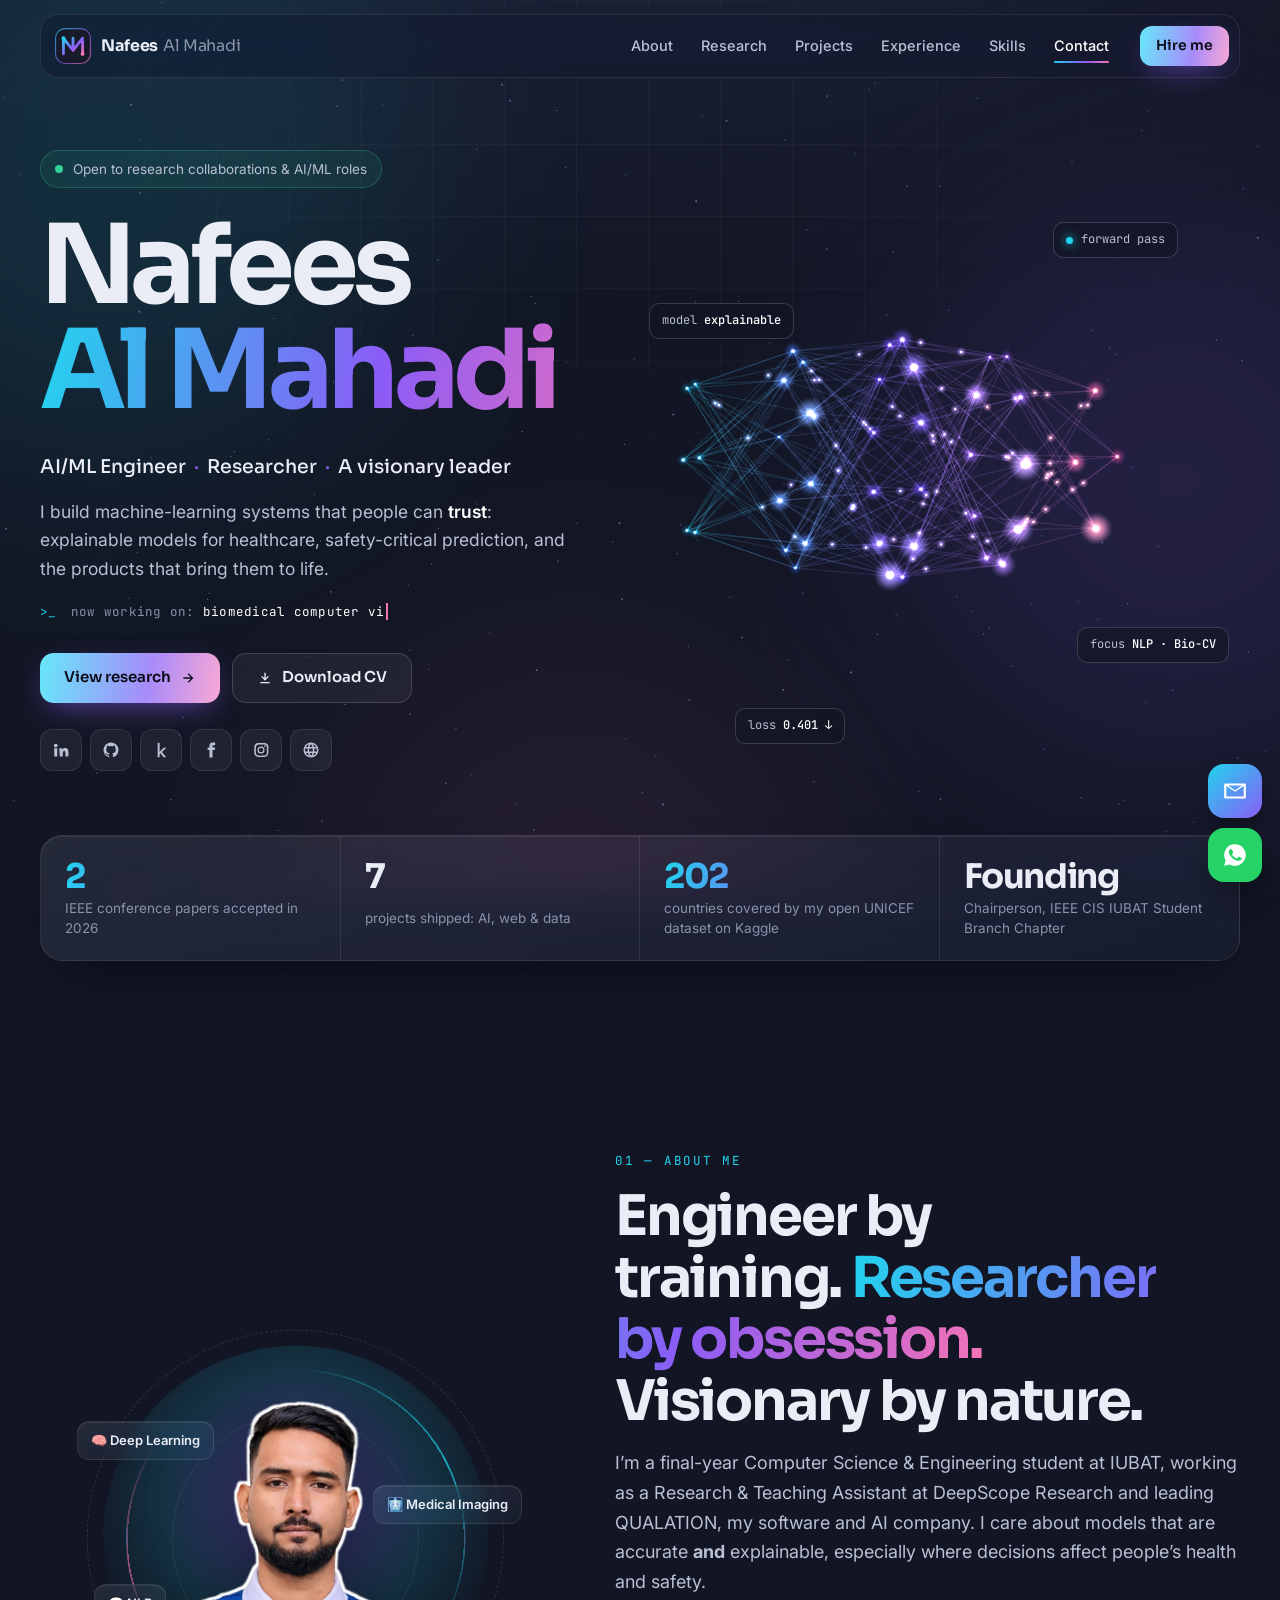
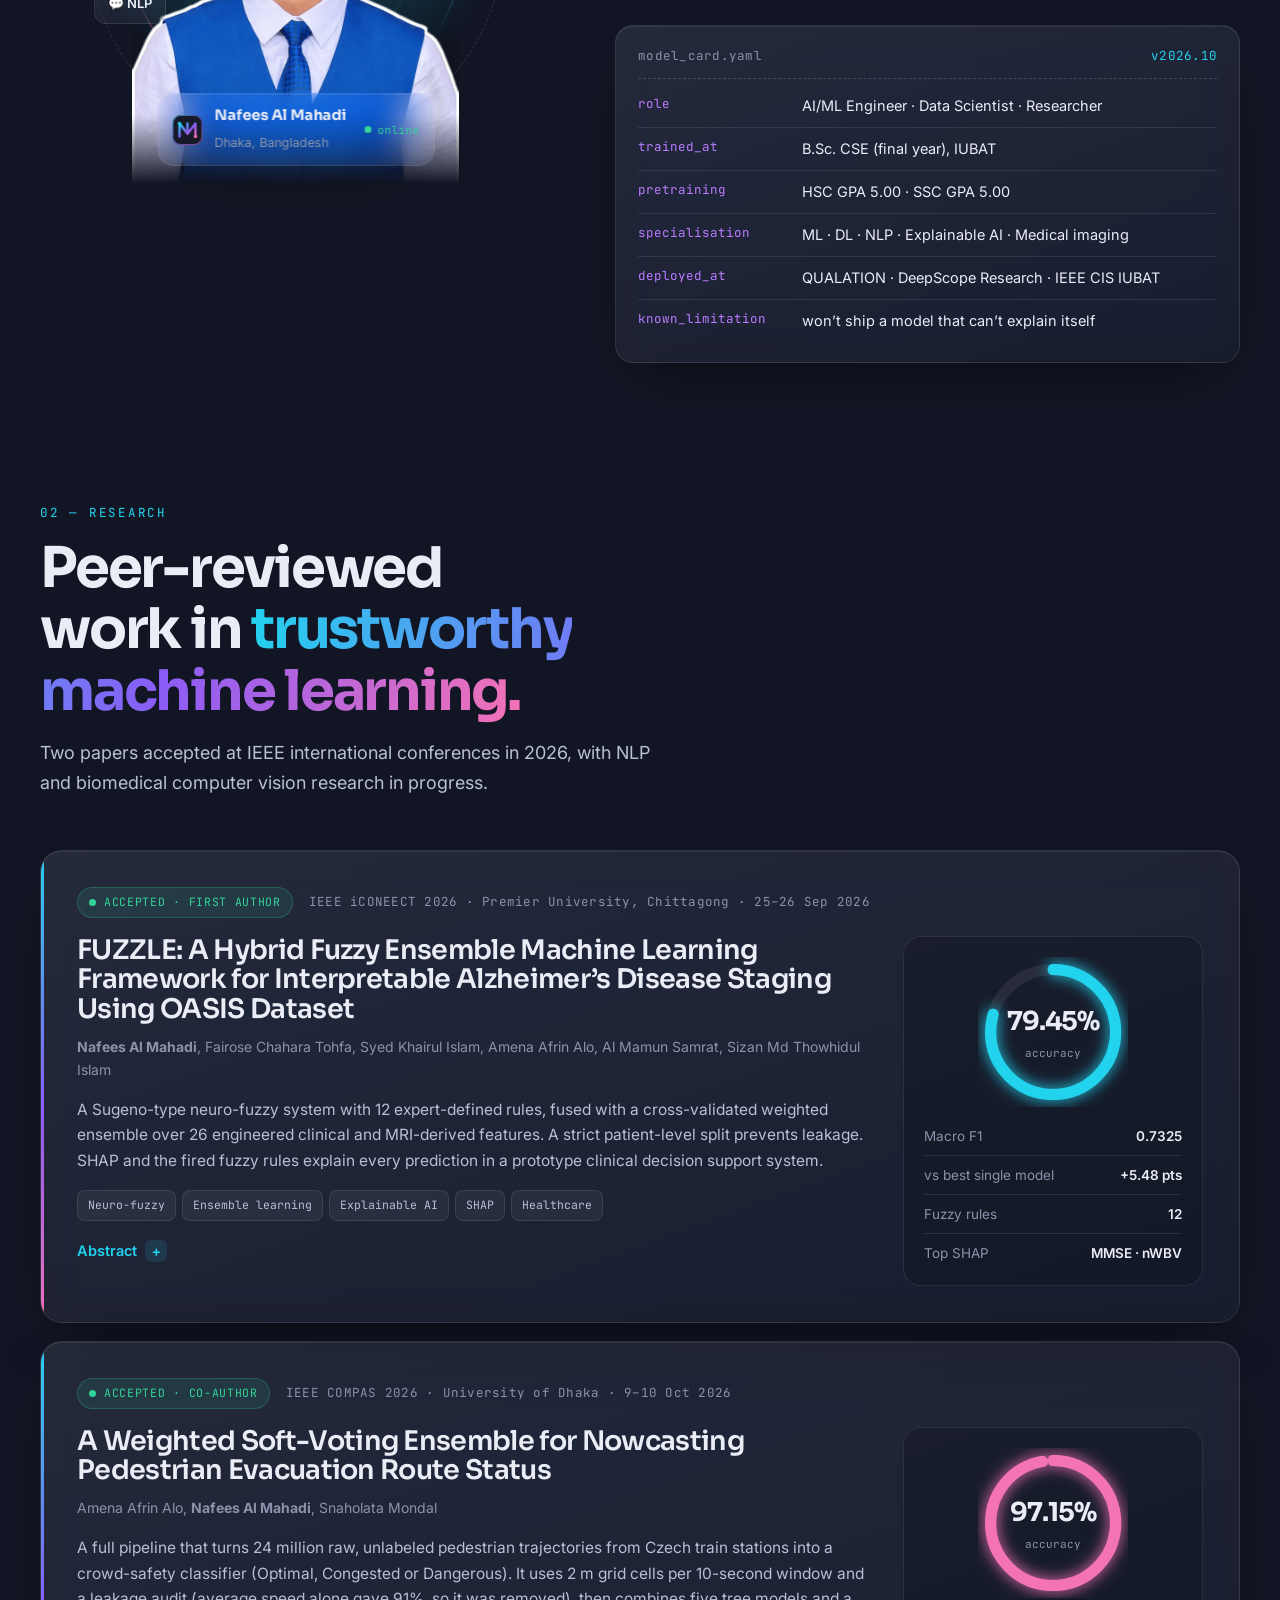
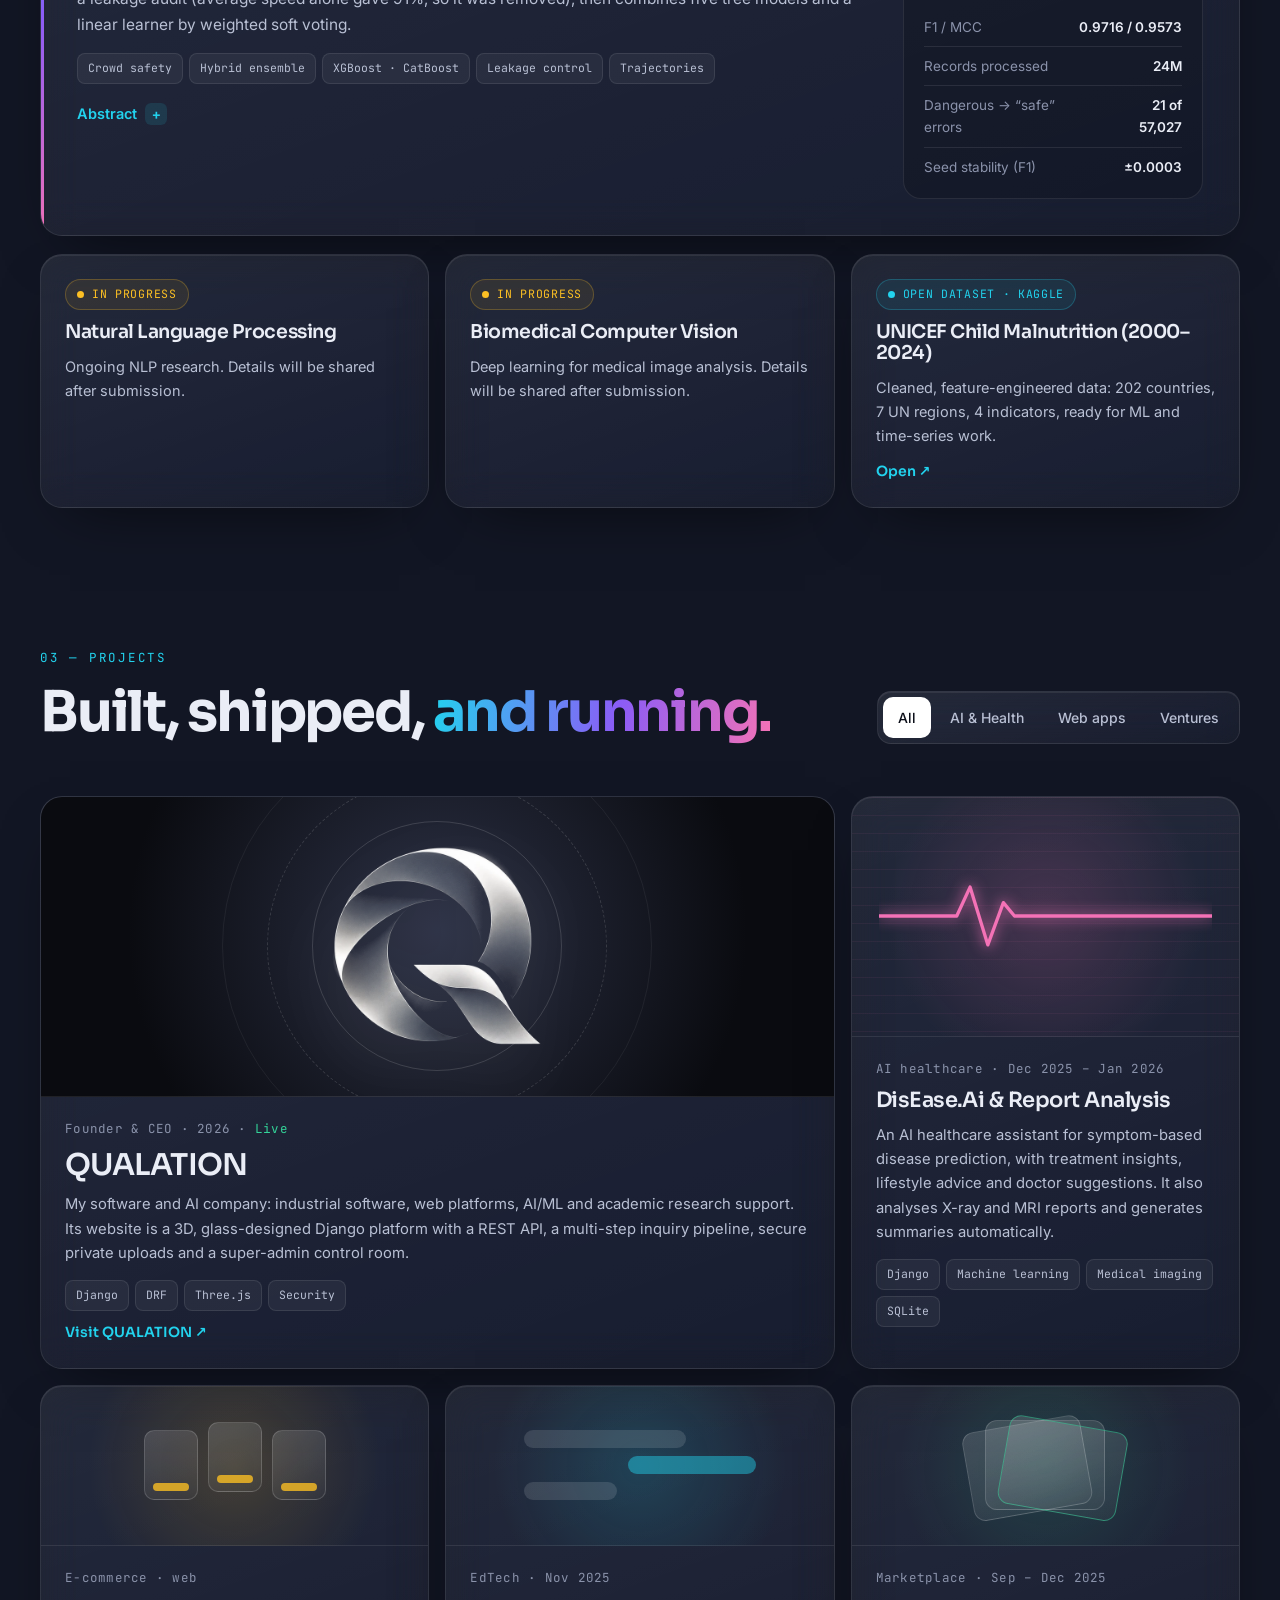
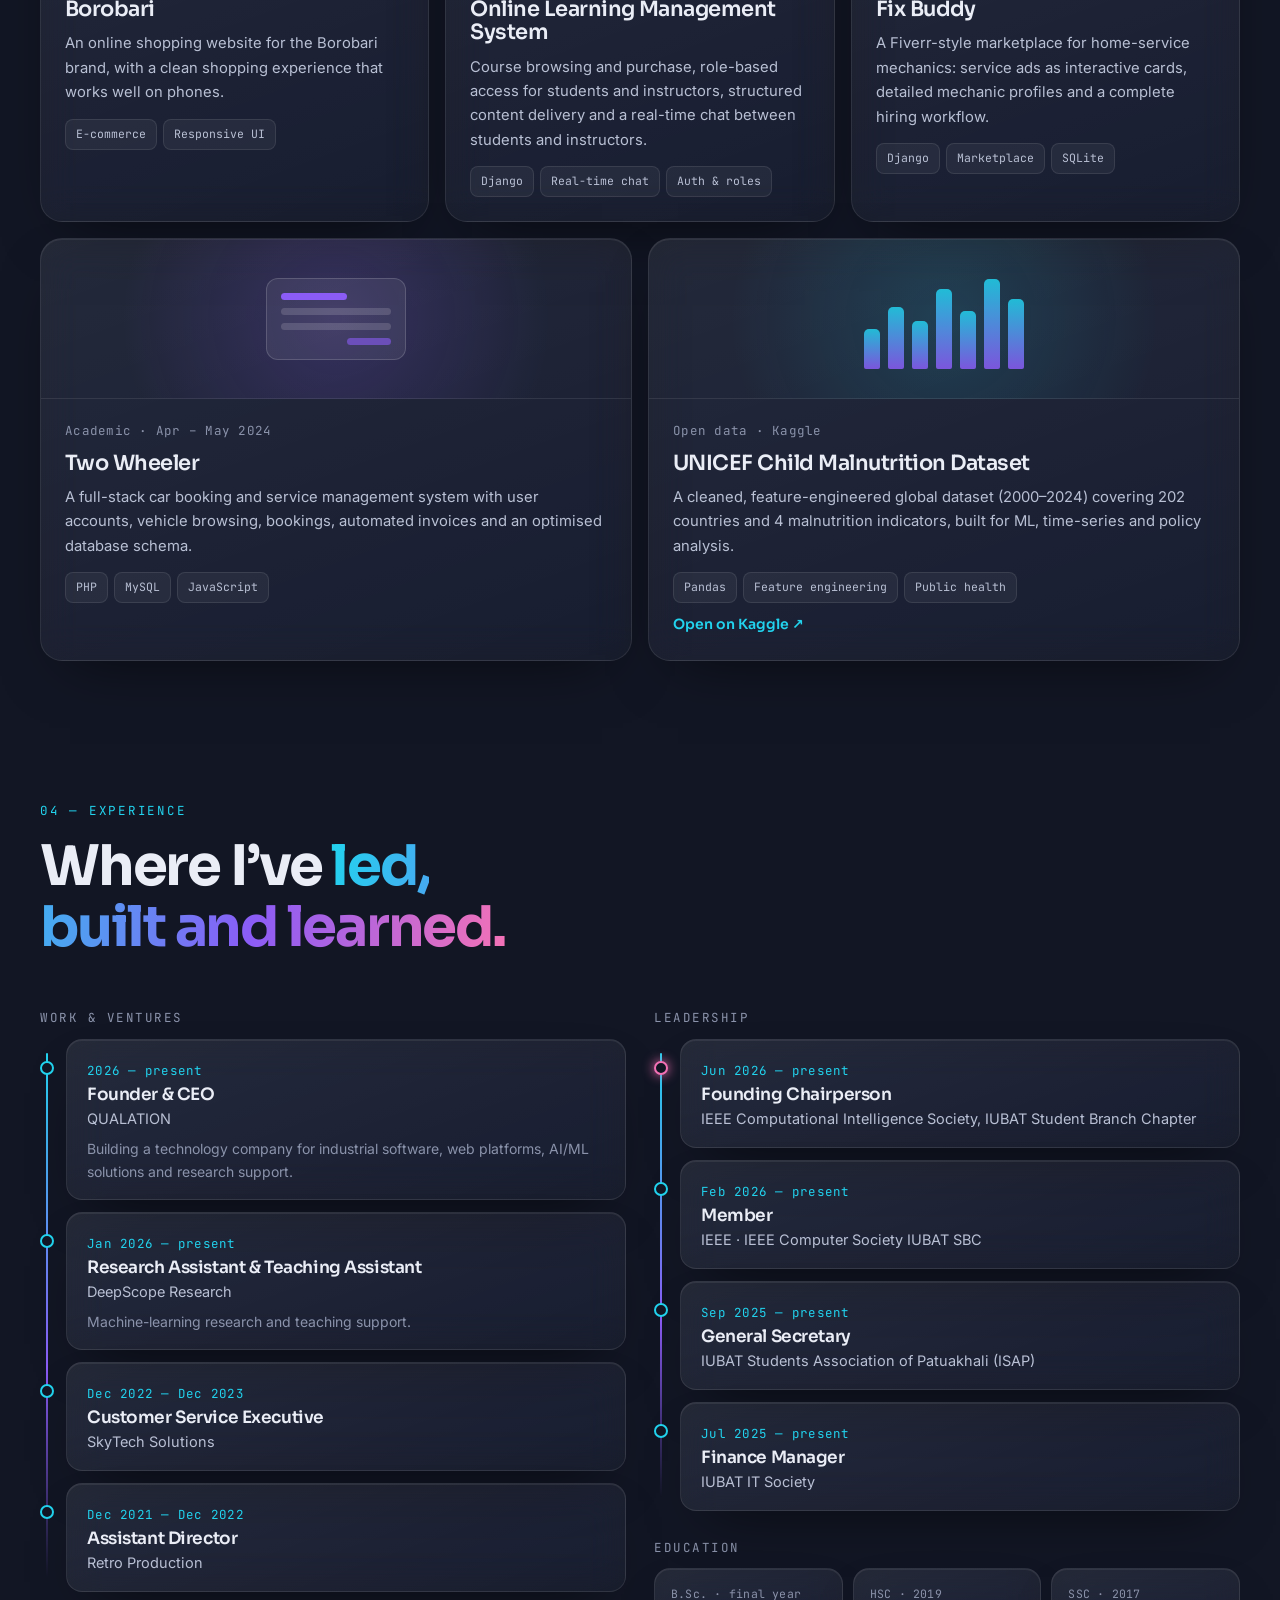
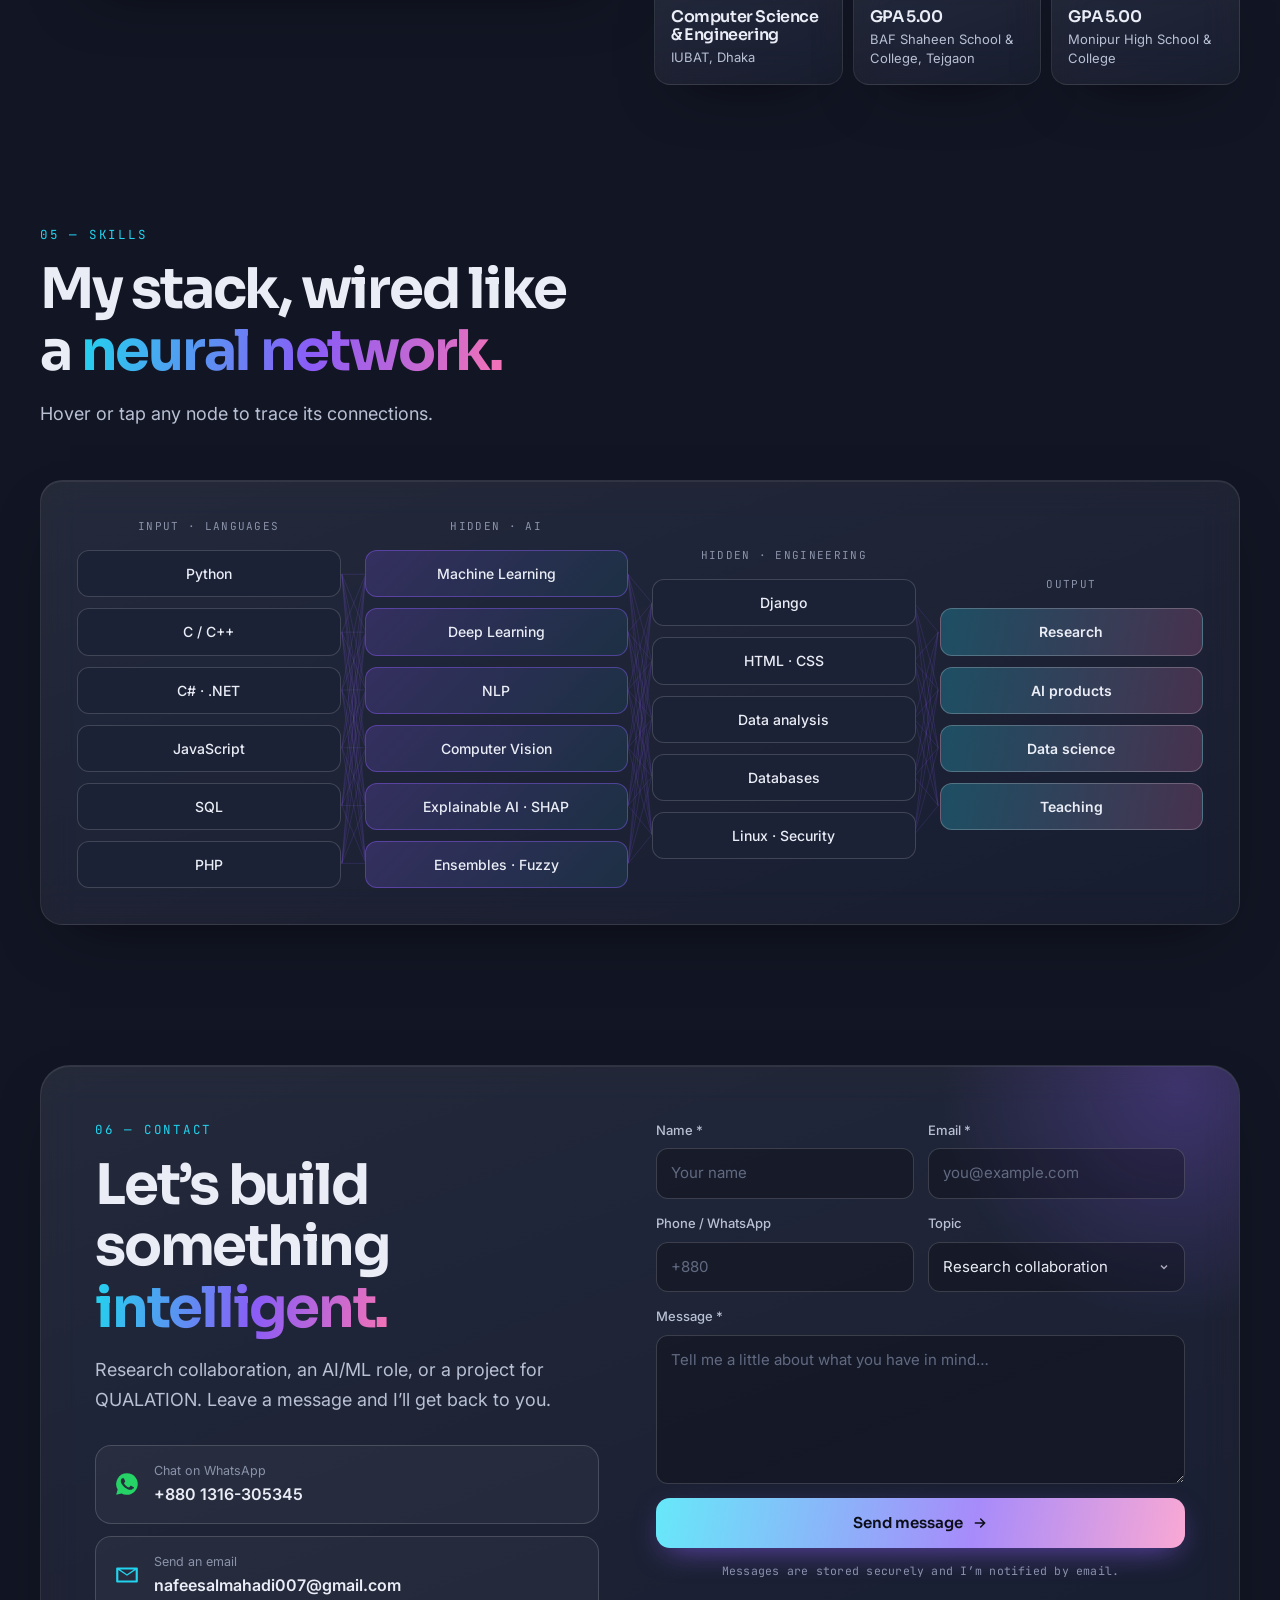
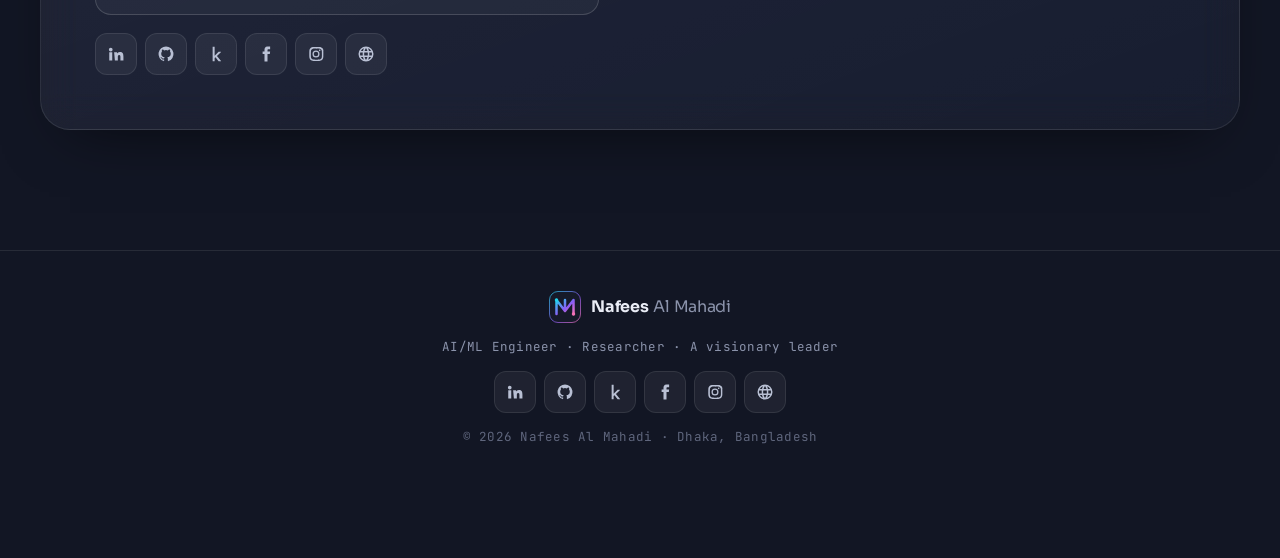
==== commit 7acb05da: "Update Google site verification meta tag" ====
--- a/index.html
+++ b/index.html
@@ -1,7 +1,7 @@
 <!doctype html>
 <html lang="en">
 <head>
-  <meta name="google-site-verification" content="ynq-D_JNqhhxhq3xHrvhj0vpxdYOCf8WVKA2LB4oUGM" />
+  <meta name="google-site-verification" content="c5f7iKExIkJnjWid15ih5xd8uKvYsWBCc9z2kZTk6z8" />
 <meta charset="utf-8">
 <meta name="viewport" content="width=device-width, initial-scale=1, viewport-fit=cover">
 <title>Nafees Al Mahadi — AI/ML Engineer, Researcher & Visionary Leader</title>
